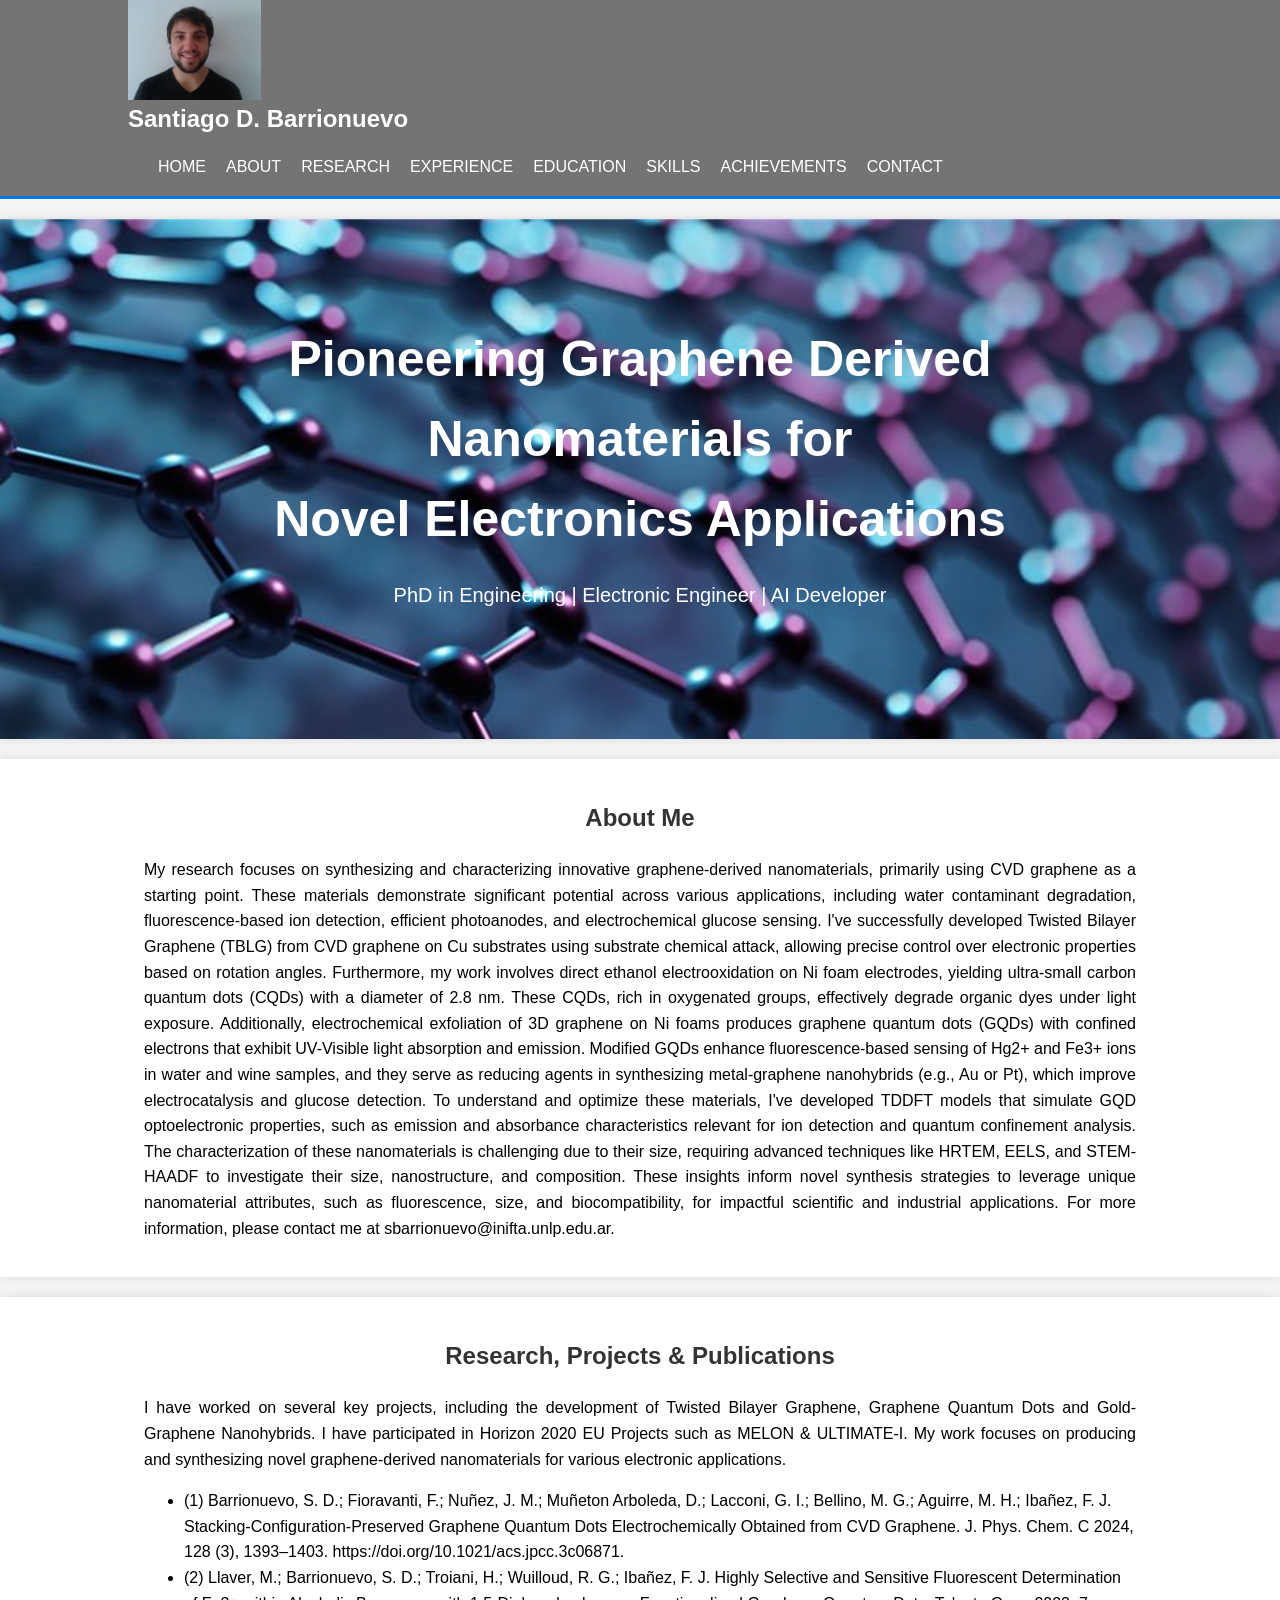
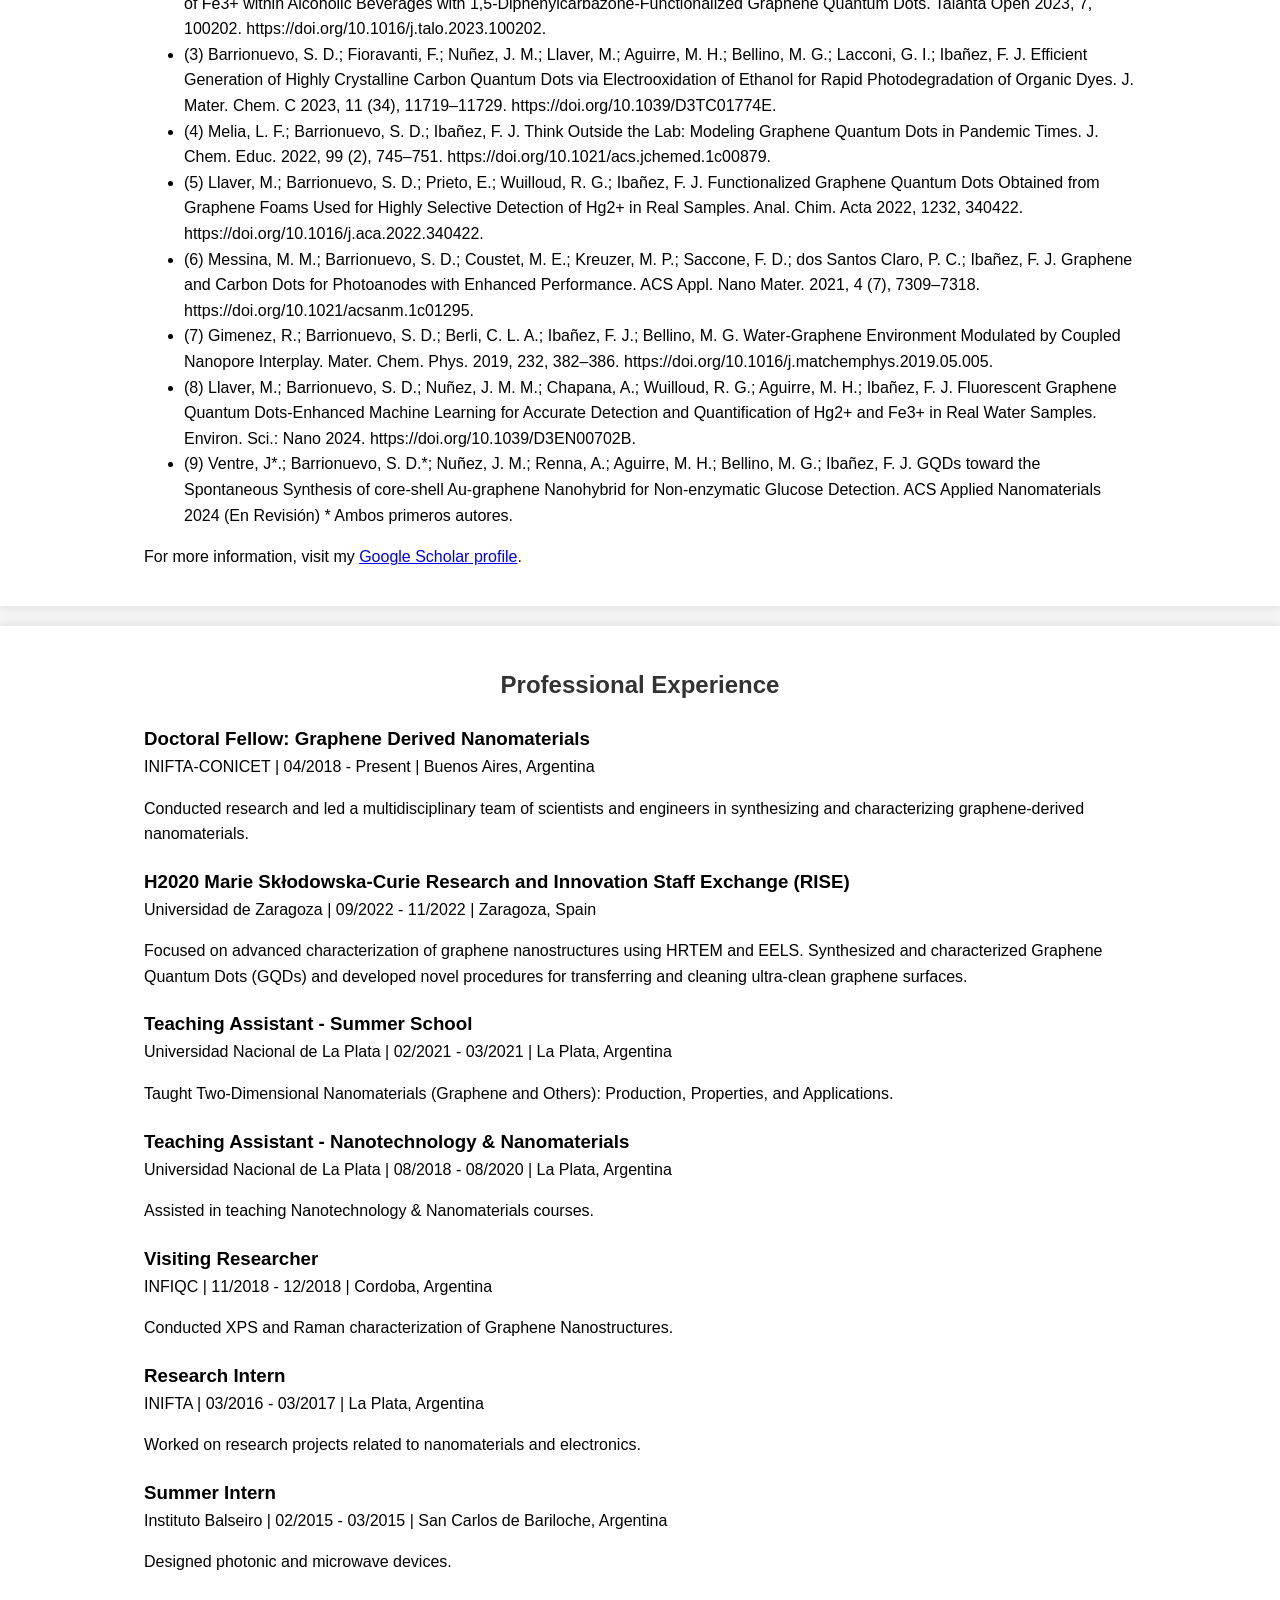
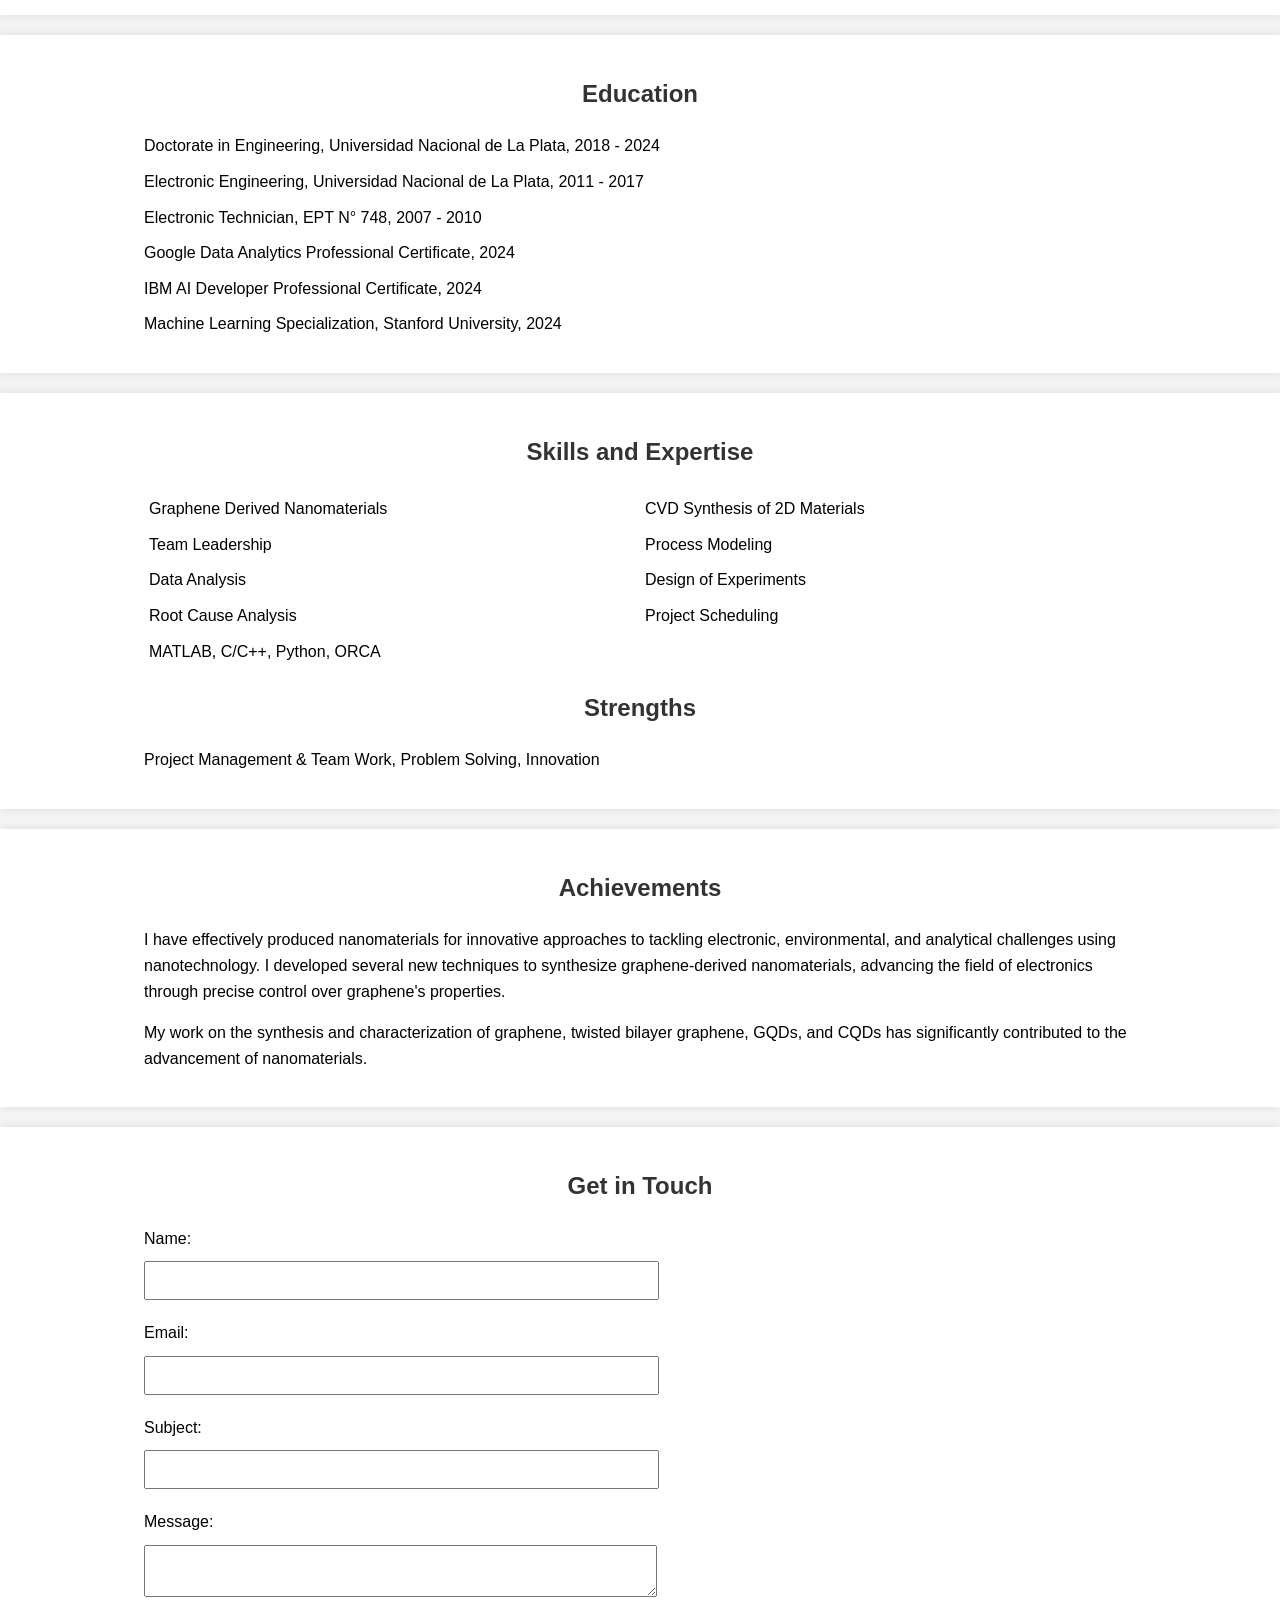
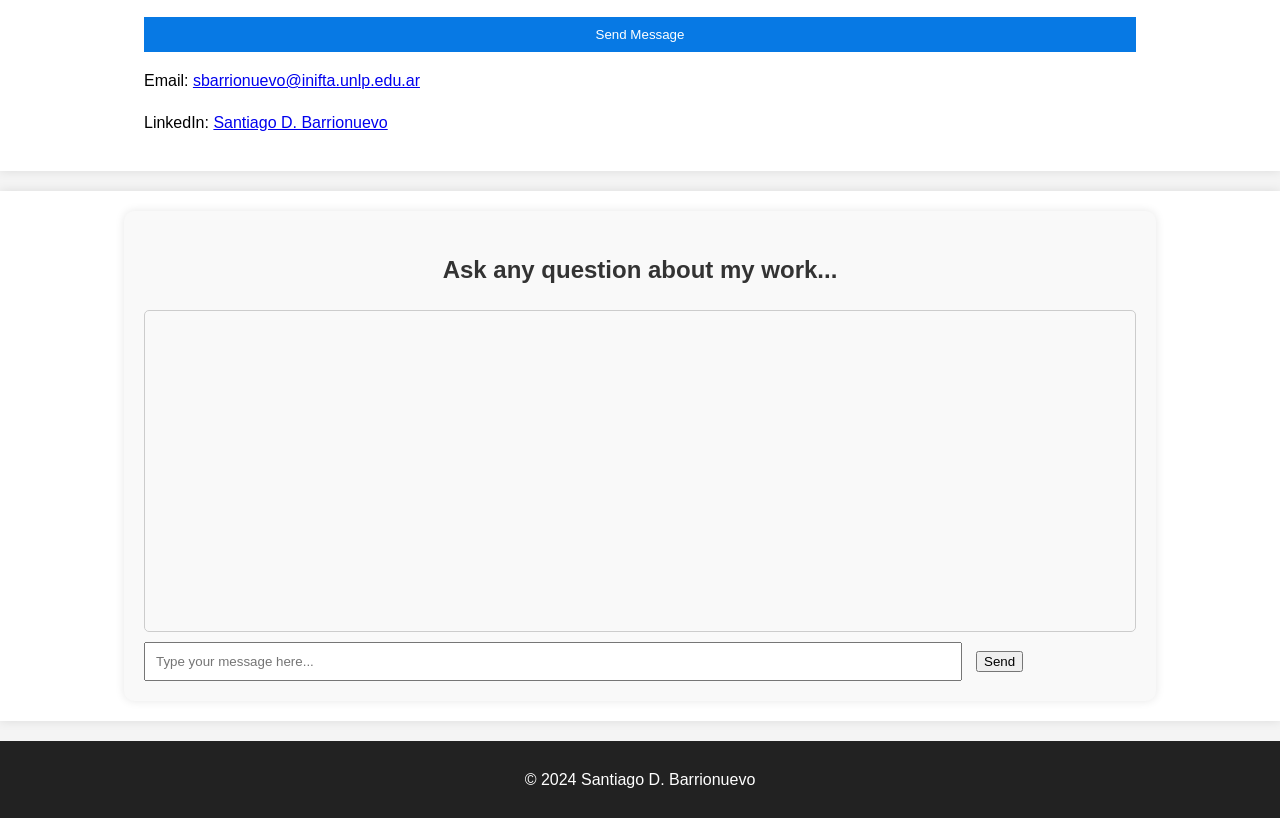
==== index.html @ a213270f "Update index.html" ====
<!DOCTYPE html>
<html lang="en">
<head>
    <meta charset="UTF-8">
    <meta name="viewport" content="width=device-width, initial-scale=1.0">
    <title>Santiago D. Barrionuevo - PhD in Engineering</title>
    <meta name="description" content="Official website of Santiago D. Barrionuevo, PhD in Engineering specializing in graphene nanomaterials.">
    <meta name="keywords" content="Santiago Barrionuevo, graphene nanomaterials, PhD, engineering, AI developer, research">
    <link rel="stylesheet" href="styles.css">
    
    <!-- Open Graph Meta Tags -->
    <meta property="og:title" content="Santiago D. Barrionuevo - PhD in Engineering">
    <meta property="og:description" content="Official website of Santiago D. Barrionuevo, PhD in Engineering specializing in graphene nanomaterials.">
    <meta property="og:image" content="https://media.licdn.com/dms/image/D4D03AQExftV4CnFwyQ/profile-displayphoto-shrink_800_800/0/1713313747069?e=1724889600&v=beta&t=sQOEBiYSBSluneRZt3IsAZVuAjid2jxNiMcyKiIy7gg">
    <meta property="og:url" content="https://drsantiagobarrionuevo.com">
    <meta property="og:type" content="website">
</head>

<body>
    <!-- Header -->
    <header>
        <div class="container">
            <div id="logo-container">
                <img src="santiago_B.jpg" alt="Santiago D. Barrionuevo's Logo" id="logo">
            </div>
            <h1>Santiago D. Barrionuevo</h1>
            <nav>
                <ul>
                    <li><a href="#home" aria-label="Home">Home</a></li>
                    <li><a href="#about" aria-label="About">About</a></li>
                    <li><a href="#research" aria-label="Research">Research</a></li>
                    <li><a href="#experience" aria-label="Experience">Experience</a></li>
                    <li><a href="#education" aria-label="Education">Education</a></li>
                    <li><a href="#skills" aria-label="Skills">Skills</a></li>
                    <li><a href="#achievements" aria-label="Achievements">Achievements</a></li>
                    <li><a href="#contact" aria-label="Contact">Contact</a></li>
                </ul>
            </nav>
        </div>
    </header>
    <!-- Content Sections -->
    <!-- Add your sections here -->
</body>



    <!-- Hero Section -->
    <section id="home" class="hero">
        <div class="container">
            <h2>Pioneering Graphene Derived Nanomaterials for <br> Novel Electronics Applications</h2>
            <p>PhD in Engineering | Electronic Engineer | AI Developer</p>
        </div>
    </section>

    <!-- About Section -->
    <section id="about" class="about">
        <div class="container">
            <h2>About Me</h2>
            <p>  My research focuses on synthesizing and characterizing innovative graphene-derived nanomaterials, primarily using CVD graphene as a starting point. These materials demonstrate significant potential across various applications, including water contaminant degradation, fluorescence-based ion detection, efficient photoanodes, and electrochemical glucose sensing.

I've successfully developed Twisted Bilayer Graphene (TBLG) from CVD graphene on Cu substrates using substrate chemical attack, allowing precise control over electronic properties based on rotation angles.

Furthermore, my work involves direct ethanol electrooxidation on Ni foam electrodes, yielding ultra-small carbon quantum dots (CQDs) with a diameter of 2.8 nm. These CQDs, rich in oxygenated groups, effectively degrade organic dyes under light exposure. Additionally, electrochemical exfoliation of 3D graphene on Ni foams produces graphene quantum dots (GQDs) with confined electrons that exhibit UV-Visible light absorption and emission.

Modified GQDs enhance fluorescence-based sensing of Hg2+ and Fe3+ ions in water and wine samples, and they serve as reducing agents in synthesizing metal-graphene nanohybrids (e.g., Au or Pt), which improve electrocatalysis and glucose detection.

To understand and optimize these materials, I've developed TDDFT models that simulate GQD optoelectronic properties, such as emission and absorbance characteristics relevant for ion detection and quantum confinement analysis.

The characterization of these nanomaterials is challenging due to their size, requiring advanced techniques like HRTEM, EELS, and STEM-HAADF to investigate their size, nanostructure, and composition. These insights inform novel synthesis strategies to leverage unique nanomaterial attributes, such as fluorescence, size, and biocompatibility, for impactful scientific and industrial applications.

For more information, please contact me at sbarrionuevo@inifta.unlp.edu.ar.</p>
        </div>
    </section>

    <!-- Research Section -->
<section id="research" class="research">
    <div class="container">
        <h2>Research, Projects & Publications</h2>
        <p>
            I have worked on several key projects, including the development of Twisted Bilayer Graphene, Graphene Quantum Dots and Gold-Graphene Nanohybrids. I have participated in Horizon 2020 EU Projects such as MELON & ULTIMATE-I. My work focuses on producing and synthesizing novel graphene-derived nanomaterials for various electronic applications.
        </p>
        <ul>
            <li>(1) Barrionuevo, S. D.; Fioravanti, F.; Nuñez, J. M.; Muñeton Arboleda, D.; Lacconi, G. I.; Bellino, M. G.; Aguirre, M. H.; Ibañez, F. J. Stacking-Configuration-Preserved Graphene Quantum Dots Electrochemically Obtained from CVD Graphene. J. Phys. Chem. C 2024, 128 (3), 1393–1403. https://doi.org/10.1021/acs.jpcc.3c06871.</li>
            <li>(2) Llaver, M.; Barrionuevo, S. D.; Troiani, H.; Wuilloud, R. G.; Ibañez, F. J. Highly Selective and Sensitive Fluorescent Determination of Fe3+ within Alcoholic Beverages with 1,5-Diphenylcarbazone-Functionalized Graphene Quantum Dots. Talanta Open 2023, 7, 100202. https://doi.org/10.1016/j.talo.2023.100202.</li>
            <li>(3) Barrionuevo, S. D.; Fioravanti, F.; Nuñez, J. M.; Llaver, M.; Aguirre, M. H.; Bellino, M. G.; Lacconi, G. I.; Ibañez, F. J. Efficient Generation of Highly Crystalline Carbon Quantum Dots via Electrooxidation of Ethanol for Rapid Photodegradation of Organic Dyes. J. Mater. Chem. C 2023, 11 (34), 11719–11729. https://doi.org/10.1039/D3TC01774E.</li>
            <li>(4) Melia, L. F.; Barrionuevo, S. D.; Ibañez, F. J. Think Outside the Lab: Modeling Graphene Quantum Dots in Pandemic Times. J. Chem. Educ. 2022, 99 (2), 745–751. https://doi.org/10.1021/acs.jchemed.1c00879.</li>
            <li>(5) Llaver, M.; Barrionuevo, S. D.; Prieto, E.; Wuilloud, R. G.; Ibañez, F. J. Functionalized Graphene Quantum Dots Obtained from Graphene Foams Used for Highly Selective Detection of Hg2+ in Real Samples. Anal. Chim. Acta 2022, 1232, 340422. https://doi.org/10.1016/j.aca.2022.340422.</li>
            <li>(6) Messina, M. M.; Barrionuevo, S. D.; Coustet, M. E.; Kreuzer, M. P.; Saccone, F. D.; dos Santos Claro, P. C.; Ibañez, F. J. Graphene and Carbon Dots for Photoanodes with Enhanced Performance. ACS Appl. Nano Mater. 2021, 4 (7), 7309–7318. https://doi.org/10.1021/acsanm.1c01295.</li>
            <li>(7) Gimenez, R.; Barrionuevo, S. D.; Berli, C. L. A.; Ibañez, F. J.; Bellino, M. G. Water-Graphene Environment Modulated by Coupled Nanopore Interplay. Mater. Chem. Phys. 2019, 232, 382–386. https://doi.org/10.1016/j.matchemphys.2019.05.005.</li>
            <li>(8) Llaver, M.; Barrionuevo, S. D.; Nuñez, J. M. M.; Chapana, A.; Wuilloud, R. G.; Aguirre, M. H.; Ibañez, F. J. Fluorescent Graphene Quantum Dots-Enhanced Machine Learning for Accurate Detection and Quantification of Hg2+ and Fe3+ in Real Water Samples. Environ. Sci.: Nano 2024. https://doi.org/10.1039/D3EN00702B.</li>
            <li>(9) Ventre, J*.; Barrionuevo, S. D.*; Nuñez, J. M.; Renna, A.; Aguirre, M. H.; Bellino, M. G.; Ibañez, F. J. GQDs toward the Spontaneous Synthesis of core-shell Au-graphene Nanohybrid for Non-enzymatic Glucose Detection. ACS Applied Nanomaterials 2024 (En Revisión) * Ambos primeros autores.</li>
        </ul>
        <p>For more information, visit my <a href="https://scholar.google.fr/citations?user=xZld-8MAAAAJ&hl=en" target="_blank">Google Scholar profile</a>.</p>
    </div>
</section>


    <!-- Experience Section -->
    <section id="experience" class="experience">
        <div class="container">
            <h2>Professional Experience</h2>
            <div class="timeline">
                <div class="timeline-item">
                    <h3>Doctoral Fellow: Graphene Derived Nanomaterials</h3>
                    <span>INIFTA-CONICET | 04/2018 - Present | Buenos Aires, Argentina</span>
                    <p>
                        Conducted research and led a multidisciplinary team of scientists and engineers in synthesizing and characterizing graphene-derived nanomaterials.
                    </p>
                </div>
                <div class="timeline-item">
                    <h3>H2020 Marie Skłodowska-Curie Research and Innovation Staff Exchange (RISE)</h3>
                    <span>Universidad de Zaragoza | 09/2022 - 11/2022 | Zaragoza, Spain</span>
                    <p>
                        Focused on advanced characterization of graphene nanostructures using HRTEM and EELS. Synthesized and characterized Graphene Quantum Dots (GQDs) and developed novel procedures for transferring and cleaning ultra-clean graphene surfaces.
                    </p>
                </div>
                <div class="timeline-item">
                    <h3>Teaching Assistant - Summer School</h3>
                    <span>Universidad Nacional de La Plata | 02/2021 - 03/2021 | La Plata, Argentina</span>
                    <p>
                        Taught Two-Dimensional Nanomaterials (Graphene and Others): Production, Properties, and Applications.
                    </p>
                </div>
                <div class="timeline-item">
                    <h3>Teaching Assistant - Nanotechnology & Nanomaterials</h3>
                    <span>Universidad Nacional de La Plata | 08/2018 - 08/2020 | La Plata, Argentina</span>
                    <p>
                        Assisted in teaching Nanotechnology & Nanomaterials courses.
                    </p>
                </div>
                <div class="timeline-item">
                    <h3>Visiting Researcher</h3>
                    <span>INFIQC | 11/2018 - 12/2018 | Cordoba, Argentina</span>
                    <p>
                        Conducted XPS and Raman characterization of Graphene Nanostructures.
                    </p>
                </div>
                <div class="timeline-item">
                    <h3>Research Intern</h3>
                    <span>INIFTA | 03/2016 - 03/2017 | La Plata, Argentina</span>
                    <p>
                        Worked on research projects related to nanomaterials and electronics.
                    </p>
                </div>
                <div class="timeline-item">
                    <h3>Summer Intern</h3>
                    <span>Instituto Balseiro | 02/2015 - 03/2015 | San Carlos de Bariloche, Argentina</span>
                    <p>
                        Designed photonic and microwave devices.
                    </p>
                </div>
            </div>
        </div>
    </section>

    <!-- Education Section -->
    <section id="education" class="education">
        <div class="container">
            <h2>Education</h2>
            <ul>
                <li>Doctorate in Engineering, Universidad Nacional de La Plata, 2018 - 2024</li>
                <li>Electronic Engineering, Universidad Nacional de La Plata, 2011 - 2017</li>
                <li>Electronic Technician, EPT N° 748, 2007 - 2010</li>
                <li>Google Data Analytics Professional Certificate, 2024</li>
                <li>IBM AI Developer Professional Certificate, 2024</li>
                <li>Machine Learning Specialization, Stanford University, 2024</li>
            </ul>
        </div>
    </section>

    <!-- Skills Section -->
    <section id="skills" class="skills">
        <div class="container">
            <h2>Skills and Expertise</h2>
            <ul>
                <li>Graphene Derived Nanomaterials</li>
                <li>CVD Synthesis of 2D Materials</li>
                <li>Team Leadership</li>
                <li>Process Modeling</li>
                <li>Data Analysis</li>
                <li>Design of Experiments</li>
                <li>Root Cause Analysis</li>
                <li>Project Scheduling</li>
                <li>MATLAB, C/C++, Python, ORCA</li>
            </ul>
            <h2>Strengths</h2>
            <p>
                Project Management & Team Work, Problem Solving, Innovation
            </p>
        </div>
    </section>

    <!-- Achievements Section -->
    <section id="achievements" class="achievements">
        <div class="container">
            <h2>Achievements</h2>
            <p>
                I have effectively produced nanomaterials for innovative approaches to tackling electronic, environmental, and analytical challenges using nanotechnology. I developed several new techniques to synthesize graphene-derived nanomaterials, advancing the field of electronics through precise control over graphene's properties.
            </p>
            <p>
                My work on the synthesis and characterization of graphene, twisted bilayer graphene, GQDs, and CQDs has significantly contributed to the advancement of nanomaterials.
            </p>
        </div>
    </section>

    <!-- Contact Section -->
    <section id="contact" class="contact">
        <div class="container">
            <h2>Get in Touch</h2>
            <form action="submit_form.php" method="post">
                <label for="name">Name:</label>
                <input type="text" id="name" name="name" required aria-label="Name">
                
                <label for="email">Email:</label>
                <input type="email" id="email" name="email" required aria-label="Email">
                
                <label for="subject">Subject:</label>
                <input type="text" id="subject" name="subject" required aria-label="Subject">
                
                <label for="message">Message:</label>
                <textarea id="message" name="message" required aria-label="Message"></textarea>
                
                <button type="submit">Send Message</button>
            </form>
            <p>Email: <a href="mailto:sbarrionuevo@inifta.unlp.edu.ar">sbarrionuevo@inifta.unlp.edu.ar</a></p>
            <p>LinkedIn: <a href="https://www.linkedin.com/in/ing-santiago-d-barrionuevo" target="_blank">Santiago D. Barrionuevo</a></p>
        </div>
    </section>

    <!-- Chatbot Section -->
    <section id="chatbot">
        <div class="container">
            <h2>Ask any question about my work...</h2>
            <div id="chat" style="border: 1px solid #ccc; padding: 10px; height: 300px; overflow-y: scroll;"></div>
            <form id="chat-form">
                <input type="text" id="user-input" placeholder="Type your message here..." required aria-label="User input">
                <button type="submit">Send</button>
            </form>
        </div>
    </section>

    <!-- Footer -->
    <footer>
        <div class="container">
            <p>© 2024 Santiago D. Barrionuevo</p>
        </div>
    </footer>

    <!-- Chatbot Script -->
    <script src="https://code.jquery.com/jquery-3.6.0.min.js"></script>
    <script>
        $(document).ready(function() {
            $('#chat-form').on('submit', function(event) {
                event.preventDefault();
                var userInput = $('#user-input').val();
                $('#chat').append('<div class="user-message">' + userInput + '</div>');
                $('#user-input').val('');

                $.ajax({
                    url: 'https://api.openai.com/v1/engines/davinci-codex/completions',
                    type: 'POST',
                    headers: {
                        'Authorization': 'Bearer YOUR_OPENAI_API_KEY',
                        'Content-Type': 'application/json'
                    },
                    data: JSON.stringify({
                        prompt: userInput,
                        max_tokens: 150
                    }),
                    success: function(response) {
                        var botResponse = response.choices[0].text;
                        $('#chat').append('<div class="bot-message">' + botResponse + '</div>');
                    },
                    error: function() {
                        $('#chat').append('<div class="bot-message">Error occurred while fetching response.</div>');
                    }
                });
            });
        });
    </script>
</body>
</html>
---- styles.css ----
/* General Styles */
body {
    font-family: 'Arial', sans-serif;
    margin: 0;
    padding: 0;
    line-height: 1.6;
    background-color: #f4f4f4;
}

.container {
    width: 80%;
    margin: auto;
    overflow: hidden;
}

header, section, footer {
    padding: 20px 0;
}

/* Header Styles */
header {
    background: #747474;
    color: #ffffff;
    padding: 0px 0;
    border-bottom: #0779e4 3px solid;
    display: flex;
    align-items: center;
}

#logo-container {
    display: flex;
    align-items: center;
    order: 2;
    margin-left: auto;
}

header img#logo {
    height: 100px; /* Adjust size as needed */
    margin-left: 0px;
}

header h1 {
    margin: 0;
    font-size: 24px;
    display: flex;
    align-items: center;
    margin-right: auto;
    order: 1;
}

header nav {
    margin-left: 20px;
    order: 1;
}

header nav ul {
    padding: 0;
    list-style: none;
    display: flex;
}

header nav ul li {
    margin: 0 10px;
}

header nav ul li a {
    color: #fff;
    text-decoration: none;
    text-transform: uppercase;
    font-size: 16px;
}

header nav ul li a:hover {
    color: #0779e4;
}

/* Hero Section Styles */
.hero {
    background: url('hero-image.jpg') no-repeat center center/cover;
    height: 400px;
    color: #fff;
    text-align: center;
    padding-top: 100px;
}

.hero h2 {
    font-size: 50px;
    color: #fff;
    margin: 0;
}

.hero p {
    font-size: 20px;
}

.hero .cta-button {
    display: inline-block;
    padding: 10px 20px;
    background: #0779e4;
    color: #fff;
    border: none;
    cursor: pointer;
    text-decoration: none;
    margin-top: 20px;
}

/* Section Styles */
section {
    background: #fff;
    margin: 20px 0;
    box-shadow: 0 0 10px rgba(0, 0, 0, 0.1);
    padding: 20px;
}

section h2 {
    text-align: center;
    margin-bottom: 20px;
    color: #333;
}

/* About Section */
.about p {
    text-align: justify;
}

/* Research Section */
.research p {
    text-align: justify;
}

.research .cta-button {
    display: block;
    width: 200px;
    margin: 20px auto;
    text-align: center;
    padding: 10px;
    background: #0779e4;
    color: #fff;
    text-decoration: none;
}

/* Experience Section */
.experience .timeline {
    list-style: none;
    padding: 0;
}

.experience .timeline-item {
    margin-bottom: 20px;
}

.experience .timeline-item h3 {
    margin: 0;
}

/* Education Section */
.education ul {
    list-style: none;
    padding: 0;
}

.education ul li {
    margin-bottom: 10px;
}

/* Skills Section */
.skills ul {
    list-style: none;
    padding: 0;
    display: flex;
    flex-wrap: wrap;
}

.skills ul li {
    flex: 1 1 45%;
    margin: 5px;
}

/* Contact Section */
.contact form {
    display: grid;
    grid-template-columns: 1fr 1fr;
    gap: 10px;
}

.contact form label {
    grid-column: span 2;
}

.contact form input,
.contact form textarea {
    width: 100%;
    padding: 10px;
    margin-bottom: 10px;
}

.contact form button {
    grid-column: span 2;
    padding: 10px;
    background: #0779e4;
    color: #fff;
    border: none;
    cursor: pointer;
}

/* Footer Styles */
footer {
    background: #222;
    color: #fff;
    text-align: center;
    padding: 10px 0;
}

footer a {
    color: #0779e4;
    text-decoration: none;
}

/* Chatbot Styles */
#chatbot .container {
    background: #f9f9f9;
    padding: 20px;
    border-radius: 10px;
    box-shadow: 0 0 10px rgba(0, 0, 0, 0.1);
}

#chat {
    margin-bottom: 10px;
    height: 300px;
    overflow-y: auto;
    border: 1px solid #ccc;
    padding: 10px;
    border-radius: 5px;
}

.user-message {
    text-align: right;
    background: #007bff;
    color: white;
    padding: 10px;
    border-radius: 5px;
    margin: 5px 0;
}

.bot-message {
    text-align: left;
    background: #eee;
    color: black;
    padding: 10px;
    border-radius: 5px;
    margin: 5px 0;
}

#user-input {
    width: 80%;
    padding: 10px;
    margin-right: 10px;
}

/* Responsive Styles */
@media (max-width: 768px) {
    .container {
        width: 100%;
        padding: 0 10px;
    }

    header nav ul {
        flex-direction: column;
        align-items: center;
    }

    header nav ul li {
        margin: 10px 0;
    }

    .contact form {
        grid-template-columns: 1fr;
    }

    .skills ul li {
        flex: 1 1 100%;
    }

    .hero {
        height: auto;
        padding: 50px 0;
    }

    .hero h2 {
        font-size: 36px;
    }

    .hero p {
        font-size: 18px;
    }

    .hero .cta-button {
        padding: 10px 15px;
    }
}
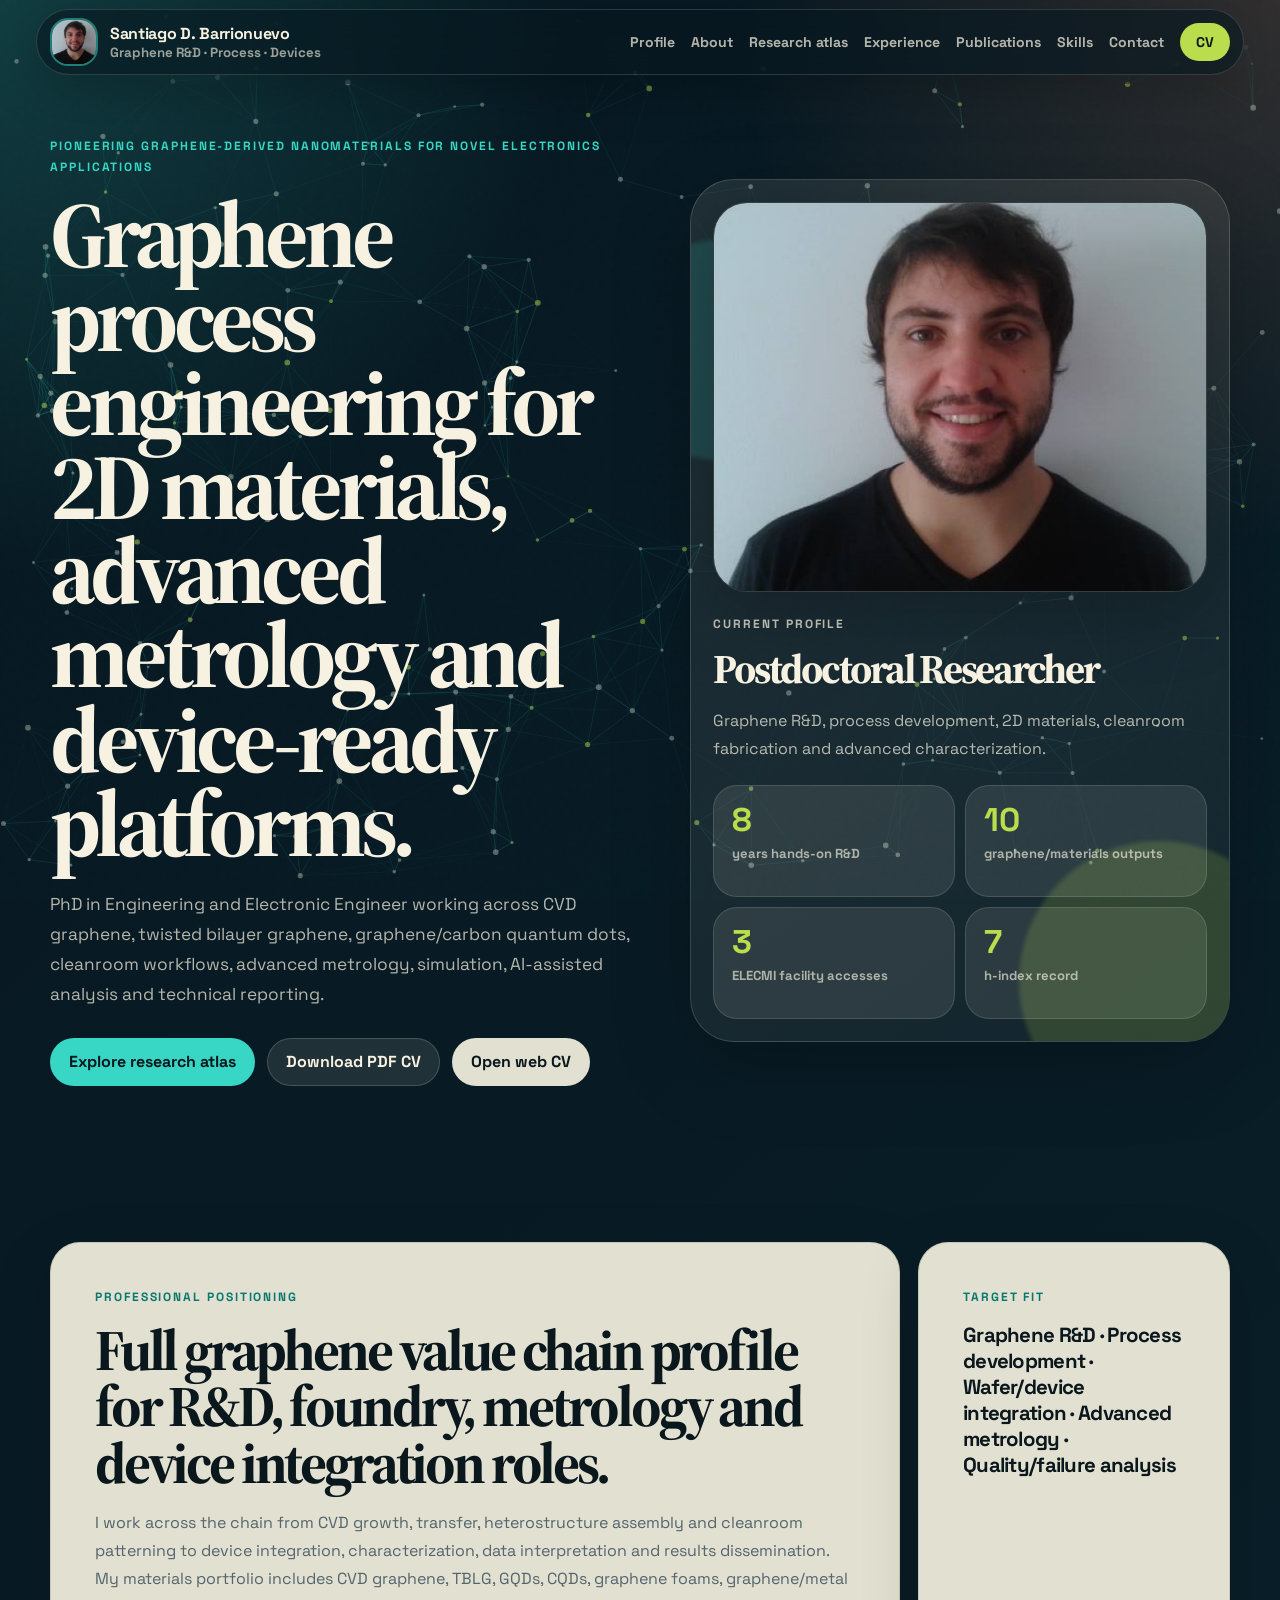
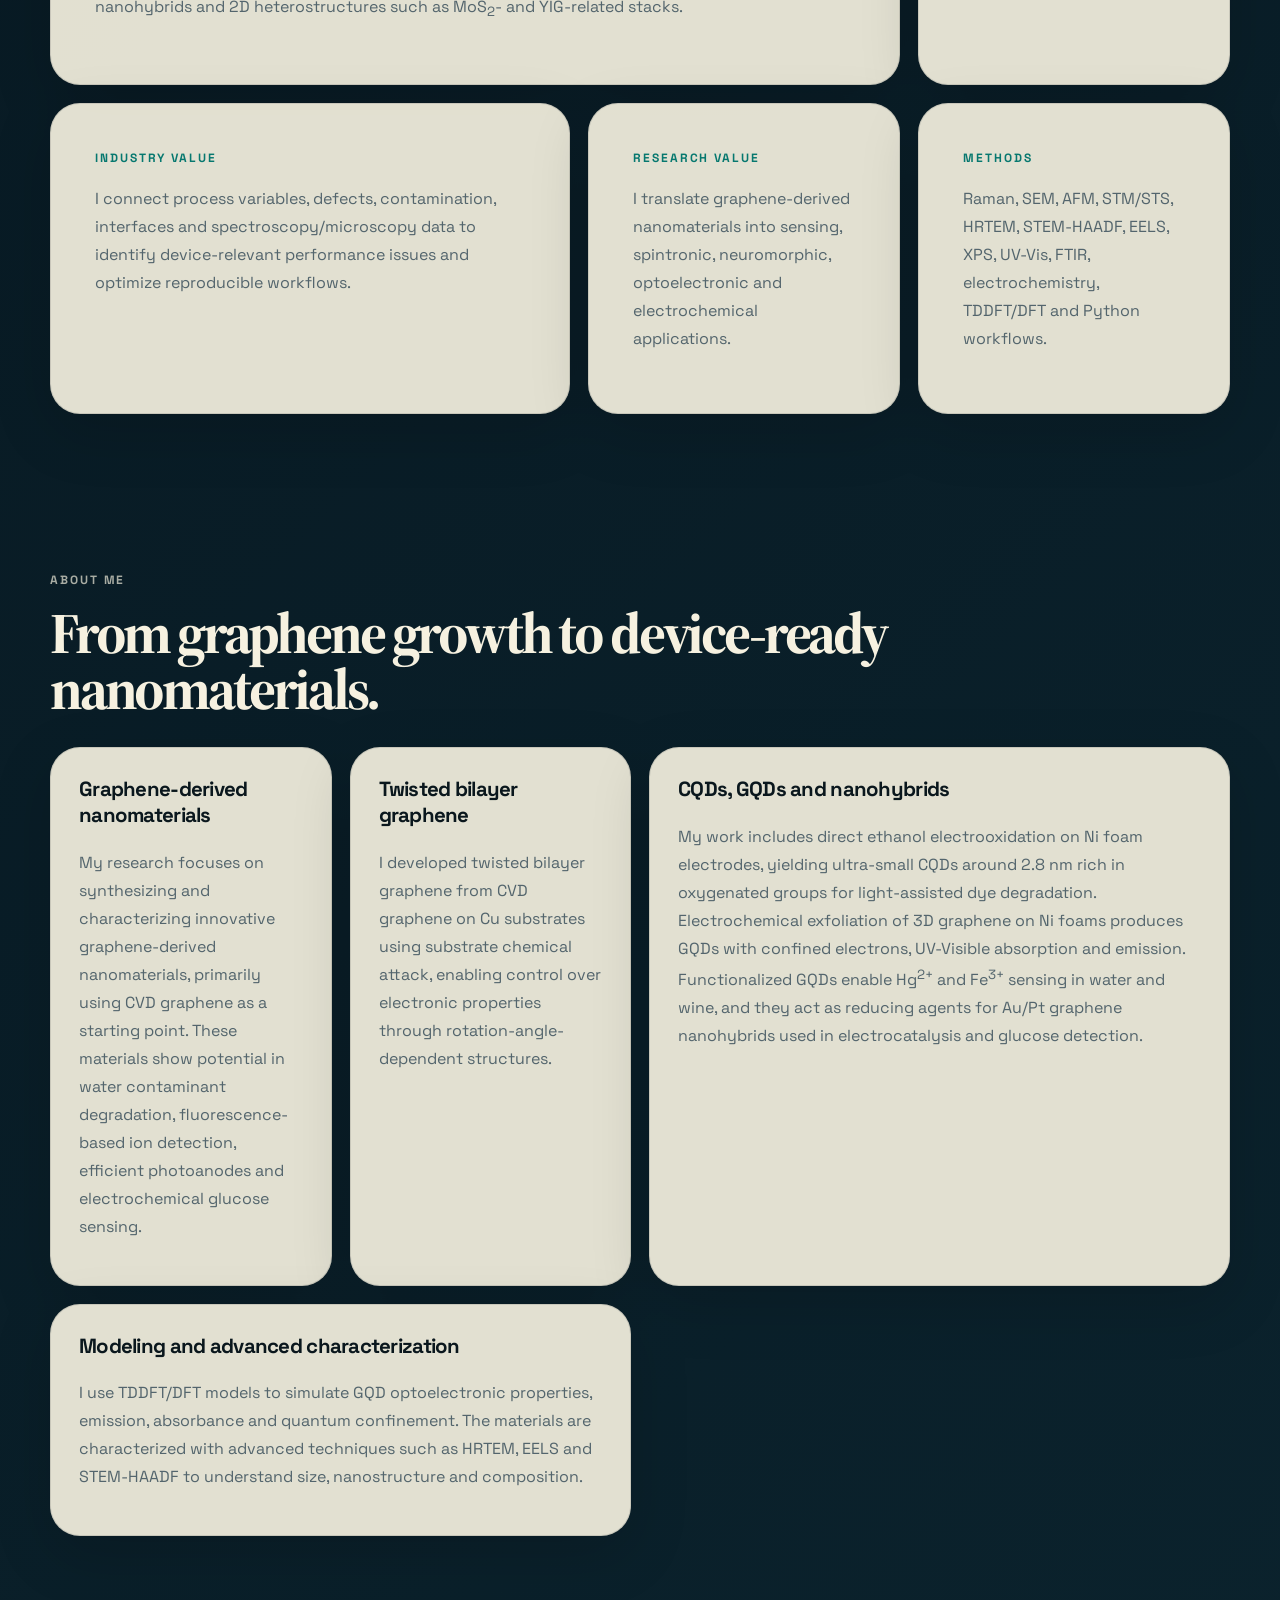
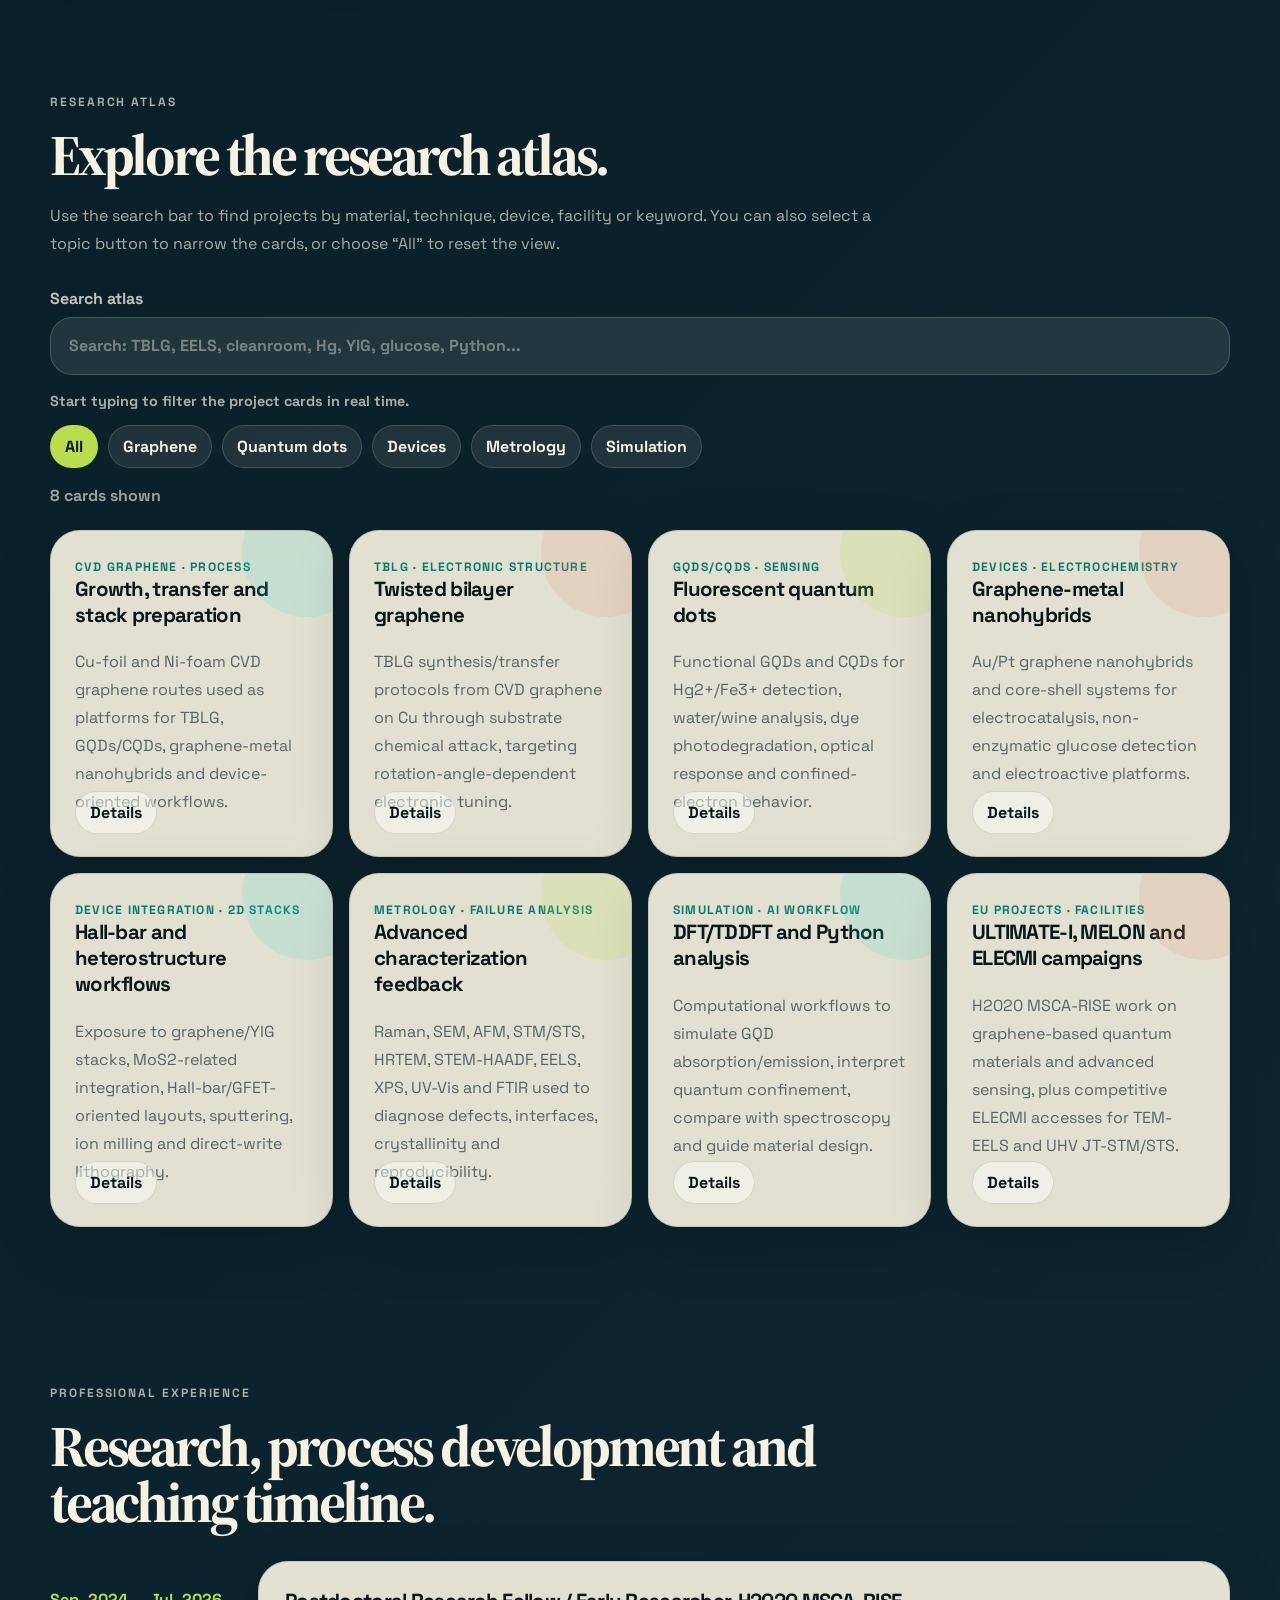
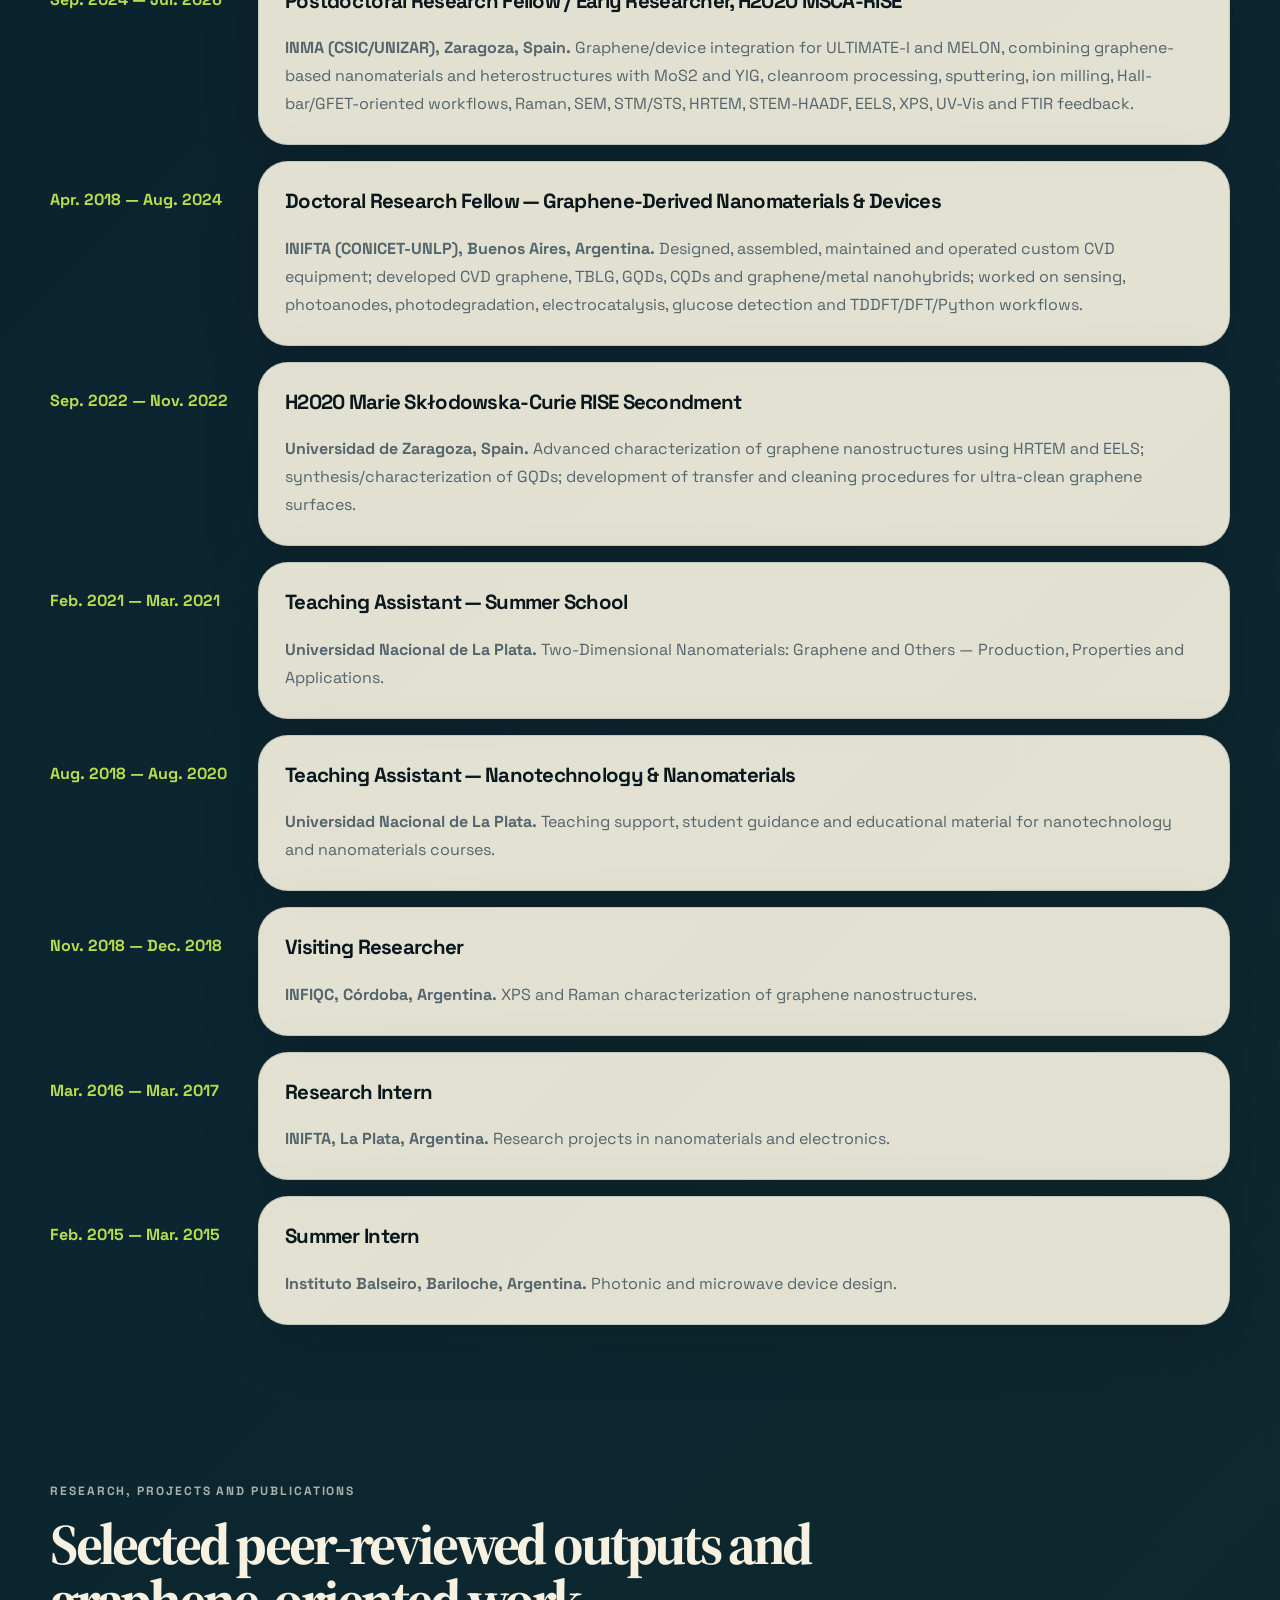
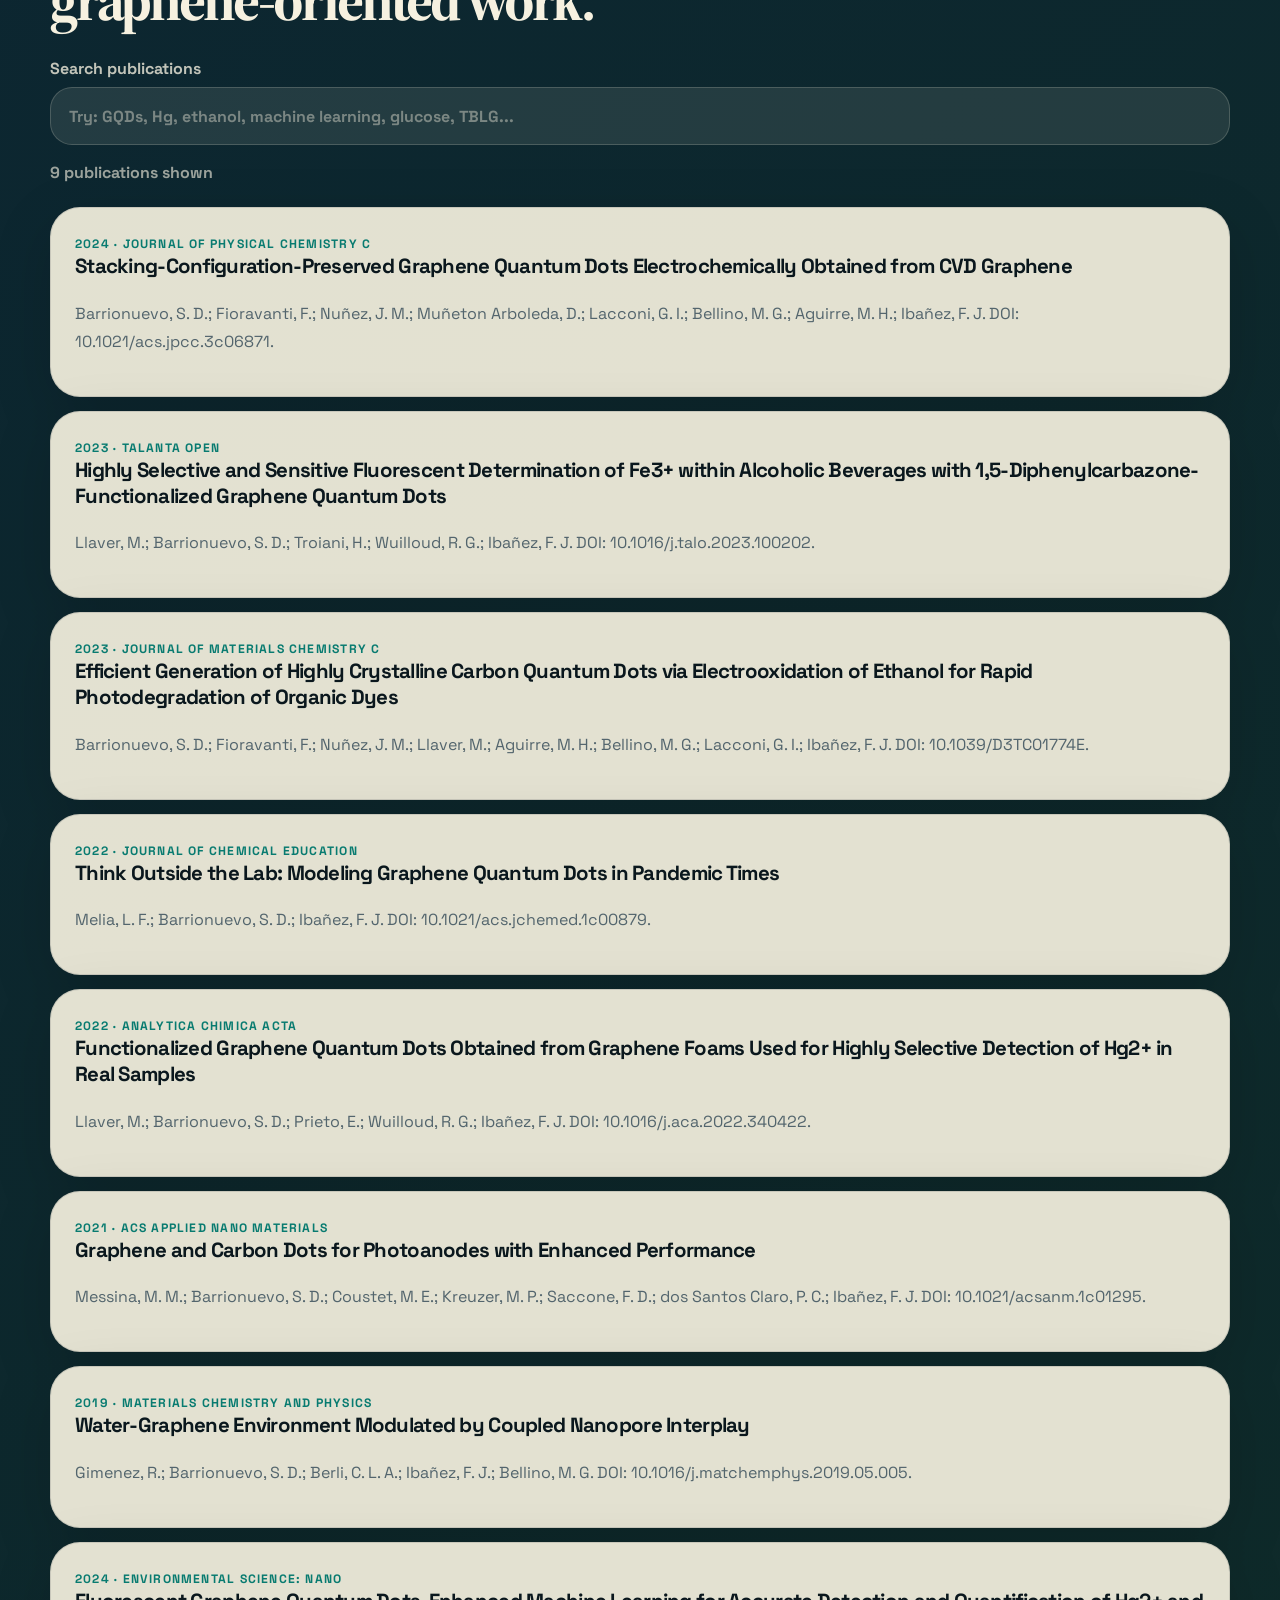
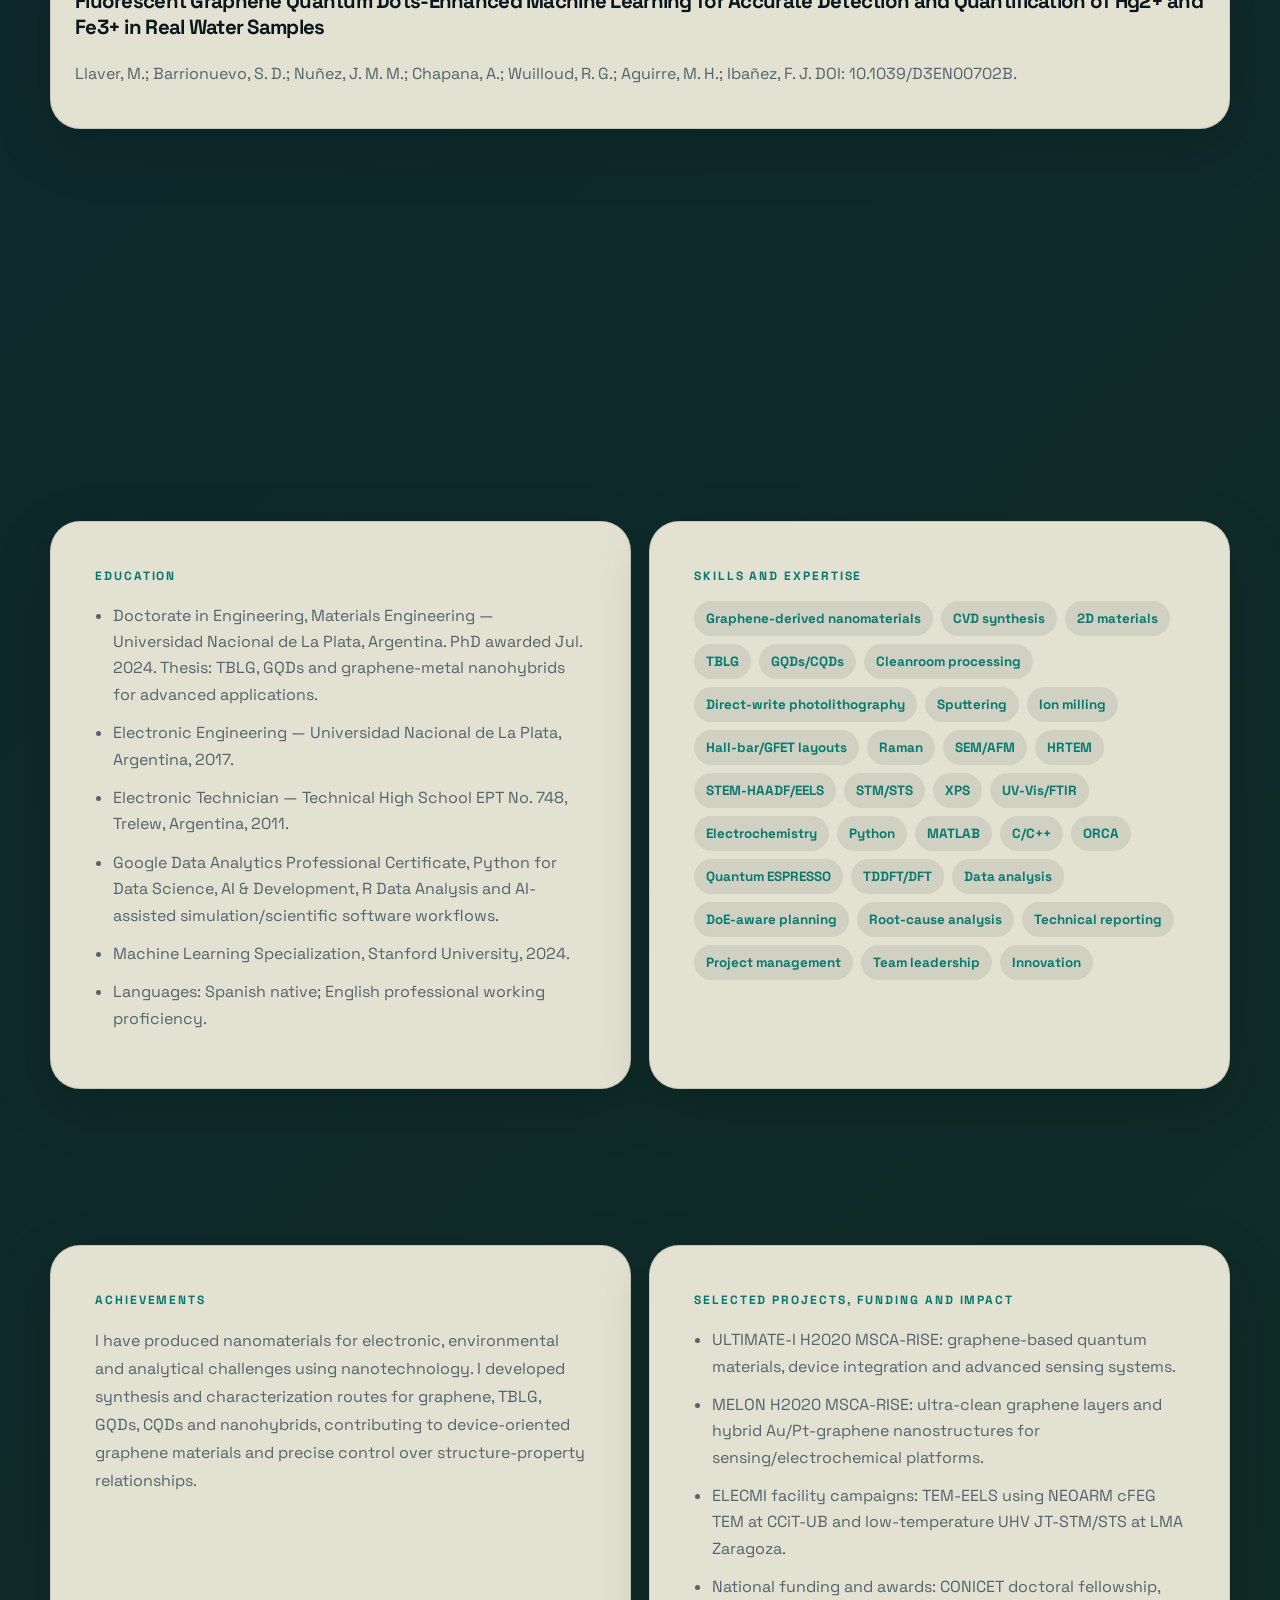
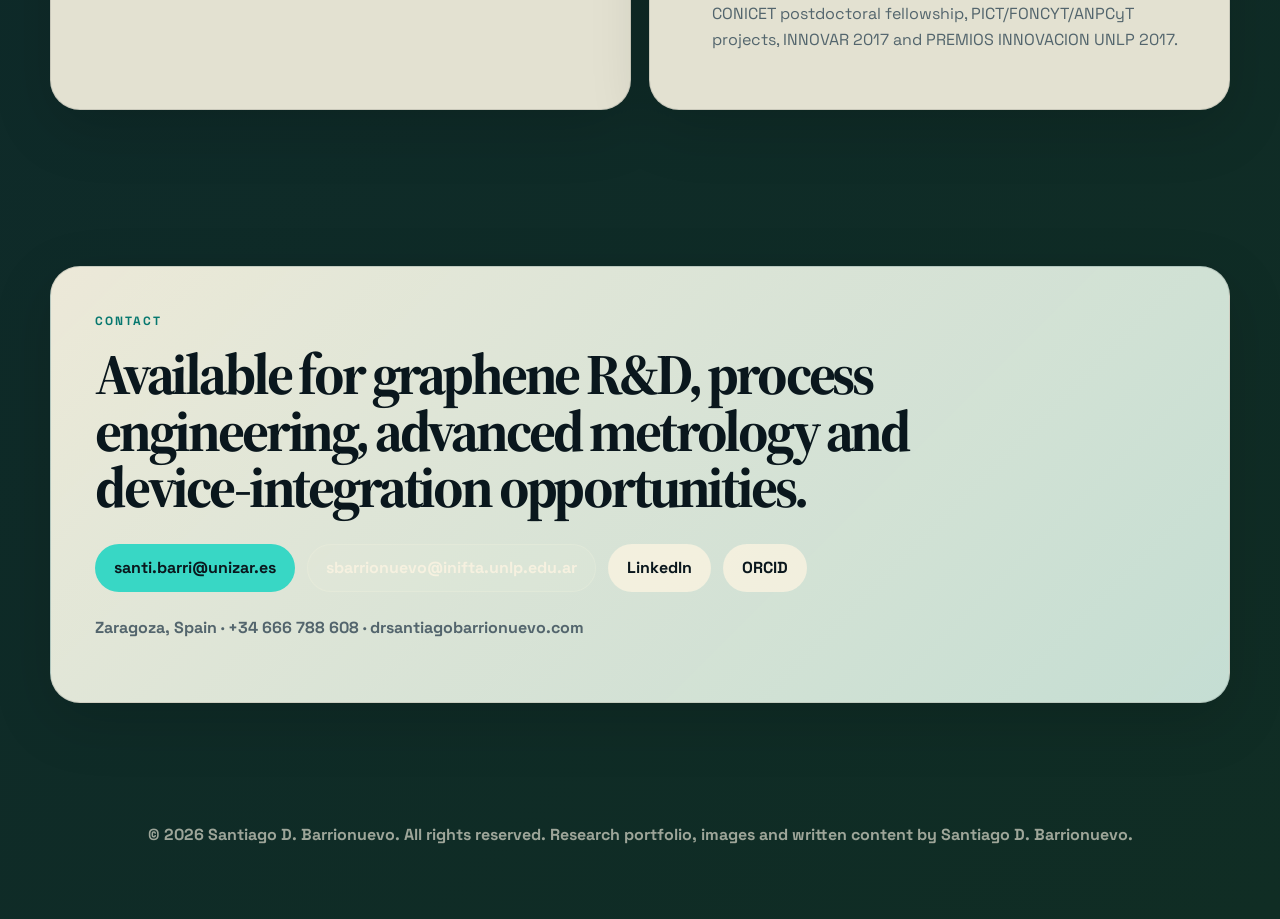
==== commit 82144807: "Add files via upload" ====
--- a/index.html
+++ b/index.html
@@ -1,282 +1,426 @@
-<!DOCTYPE html>
-<html lang="en">
-<head>
-    <meta charset="UTF-8">
-    <meta name="viewport" content="width=device-width, initial-scale=1.0">
-    <title>Santiago D. Barrionuevo - PhD in Engineering</title>
-    <meta name="description" content="Official website of Santiago D. Barrionuevo, PhD in Engineering specializing in graphene nanomaterials.">
-    <meta name="keywords" content="Santiago Barrionuevo, graphene nanomaterials, PhD, engineering, AI developer, research">
-    <link rel="stylesheet" href="styles.css">
-    
-    <!-- Open Graph Meta Tags -->
-    <meta property="og:title" content="Santiago D. Barrionuevo - PhD in Engineering">
-    <meta property="og:description" content="Official website of Santiago D. Barrionuevo, PhD in Engineering specializing in graphene nanomaterials.">
-    <meta property="og:image" content="https://media.licdn.com/dms/image/D4D03AQExftV4CnFwyQ/profile-displayphoto-shrink_800_800/0/1713313747069?e=1724889600&v=beta&t=sQOEBiYSBSluneRZt3IsAZVuAjid2jxNiMcyKiIy7gg">
-    <meta property="og:url" content="https://drsantiagobarrionuevo.com">
-    <meta property="og:type" content="website">
-</head>
-
-<body>
-    <!-- Header -->
-    <header>
-        <div class="container">
-            <div id="logo-container">
-                <img src="santiago_B.jpg" alt="Santiago D. Barrionuevo's Logo" id="logo">
-            </div>
-            <h1>Santiago D. Barrionuevo</h1>
-            <nav>
-                <ul>
-                    <li><a href="#home" aria-label="Home">Home</a></li>
-                    <li><a href="#about" aria-label="About">About</a></li>
-                    <li><a href="#research" aria-label="Research">Research</a></li>
-                    <li><a href="#experience" aria-label="Experience">Experience</a></li>
-                    <li><a href="#education" aria-label="Education">Education</a></li>
-                    <li><a href="#skills" aria-label="Skills">Skills</a></li>
-                    <li><a href="#achievements" aria-label="Achievements">Achievements</a></li>
-                    <li><a href="#contact" aria-label="Contact">Contact</a></li>
-                </ul>
-            </nav>
-        </div>
-    </header>
-    <!-- Content Sections -->
-    <!-- Add your sections here -->
-</body>
-
-
-
-    <!-- Hero Section -->
-    <section id="home" class="hero">
-        <div class="container">
-            <h2>Pioneering Graphene Derived Nanomaterials for <br> Novel Electronics Applications</h2>
-            <p>PhD in Engineering | Electronic Engineer | AI Developer</p>
-        </div>
-    </section>
-
-    <!-- About Section -->
-    <section id="about" class="about">
-        <div class="container">
-            <h2>About Me</h2>
-            <p>  My research focuses on synthesizing and characterizing innovative graphene-derived nanomaterials, primarily using CVD graphene as a starting point. These materials demonstrate significant potential across various applications, including water contaminant degradation, fluorescence-based ion detection, efficient photoanodes, and electrochemical glucose sensing.
-
-I've successfully developed Twisted Bilayer Graphene (TBLG) from CVD graphene on Cu substrates using substrate chemical attack, allowing precise control over electronic properties based on rotation angles.
-
-Furthermore, my work involves direct ethanol electrooxidation on Ni foam electrodes, yielding ultra-small carbon quantum dots (CQDs) with a diameter of 2.8 nm. These CQDs, rich in oxygenated groups, effectively degrade organic dyes under light exposure. Additionally, electrochemical exfoliation of 3D graphene on Ni foams produces graphene quantum dots (GQDs) with confined electrons that exhibit UV-Visible light absorption and emission.
-
-Modified GQDs enhance fluorescence-based sensing of Hg2+ and Fe3+ ions in water and wine samples, and they serve as reducing agents in synthesizing metal-graphene nanohybrids (e.g., Au or Pt), which improve electrocatalysis and glucose detection.
-
-To understand and optimize these materials, I've developed TDDFT models that simulate GQD optoelectronic properties, such as emission and absorbance characteristics relevant for ion detection and quantum confinement analysis.
-
-The characterization of these nanomaterials is challenging due to their size, requiring advanced techniques like HRTEM, EELS, and STEM-HAADF to investigate their size, nanostructure, and composition. These insights inform novel synthesis strategies to leverage unique nanomaterial attributes, such as fluorescence, size, and biocompatibility, for impactful scientific and industrial applications.
-
-For more information, please contact me at sbarrionuevo@inifta.unlp.edu.ar.</p>
-        </div>
-    </section>
-
-    <!-- Research Section -->
-<section id="research" class="research">
-    <div class="container">
-        <h2>Research, Projects & Publications</h2>
-        <p>
-            I have worked on several key projects, including the development of Twisted Bilayer Graphene, Graphene Quantum Dots and Gold-Graphene Nanohybrids. I have participated in Horizon 2020 EU Projects such as MELON & ULTIMATE-I. My work focuses on producing and synthesizing novel graphene-derived nanomaterials for various electronic applications.
-        </p>
-        <ul>
-            <li>(1) Barrionuevo, S. D.; Fioravanti, F.; Nuñez, J. M.; Muñeton Arboleda, D.; Lacconi, G. I.; Bellino, M. G.; Aguirre, M. H.; Ibañez, F. J. Stacking-Configuration-Preserved Graphene Quantum Dots Electrochemically Obtained from CVD Graphene. J. Phys. Chem. C 2024, 128 (3), 1393–1403. https://doi.org/10.1021/acs.jpcc.3c06871.</li>
-            <li>(2) Llaver, M.; Barrionuevo, S. D.; Troiani, H.; Wuilloud, R. G.; Ibañez, F. J. Highly Selective and Sensitive Fluorescent Determination of Fe3+ within Alcoholic Beverages with 1,5-Diphenylcarbazone-Functionalized Graphene Quantum Dots. Talanta Open 2023, 7, 100202. https://doi.org/10.1016/j.talo.2023.100202.</li>
-            <li>(3) Barrionuevo, S. D.; Fioravanti, F.; Nuñez, J. M.; Llaver, M.; Aguirre, M. H.; Bellino, M. G.; Lacconi, G. I.; Ibañez, F. J. Efficient Generation of Highly Crystalline Carbon Quantum Dots via Electrooxidation of Ethanol for Rapid Photodegradation of Organic Dyes. J. Mater. Chem. C 2023, 11 (34), 11719–11729. https://doi.org/10.1039/D3TC01774E.</li>
-            <li>(4) Melia, L. F.; Barrionuevo, S. D.; Ibañez, F. J. Think Outside the Lab: Modeling Graphene Quantum Dots in Pandemic Times. J. Chem. Educ. 2022, 99 (2), 745–751. https://doi.org/10.1021/acs.jchemed.1c00879.</li>
-            <li>(5) Llaver, M.; Barrionuevo, S. D.; Prieto, E.; Wuilloud, R. G.; Ibañez, F. J. Functionalized Graphene Quantum Dots Obtained from Graphene Foams Used for Highly Selective Detection of Hg2+ in Real Samples. Anal. Chim. Acta 2022, 1232, 340422. https://doi.org/10.1016/j.aca.2022.340422.</li>
-            <li>(6) Messina, M. M.; Barrionuevo, S. D.; Coustet, M. E.; Kreuzer, M. P.; Saccone, F. D.; dos Santos Claro, P. C.; Ibañez, F. J. Graphene and Carbon Dots for Photoanodes with Enhanced Performance. ACS Appl. Nano Mater. 2021, 4 (7), 7309–7318. https://doi.org/10.1021/acsanm.1c01295.</li>
-            <li>(7) Gimenez, R.; Barrionuevo, S. D.; Berli, C. L. A.; Ibañez, F. J.; Bellino, M. G. Water-Graphene Environment Modulated by Coupled Nanopore Interplay. Mater. Chem. Phys. 2019, 232, 382–386. https://doi.org/10.1016/j.matchemphys.2019.05.005.</li>
-            <li>(8) Llaver, M.; Barrionuevo, S. D.; Nuñez, J. M. M.; Chapana, A.; Wuilloud, R. G.; Aguirre, M. H.; Ibañez, F. J. Fluorescent Graphene Quantum Dots-Enhanced Machine Learning for Accurate Detection and Quantification of Hg2+ and Fe3+ in Real Water Samples. Environ. Sci.: Nano 2024. https://doi.org/10.1039/D3EN00702B.</li>
-            <li>(9) Ventre, J*.; Barrionuevo, S. D.*; Nuñez, J. M.; Renna, A.; Aguirre, M. H.; Bellino, M. G.; Ibañez, F. J. GQDs toward the Spontaneous Synthesis of core-shell Au-graphene Nanohybrid for Non-enzymatic Glucose Detection. ACS Applied Nanomaterials 2024 (En Revisión) * Ambos primeros autores.</li>
-        </ul>
-        <p>For more information, visit my <a href="https://scholar.google.fr/citations?user=xZld-8MAAAAJ&hl=en" target="_blank">Google Scholar profile</a>.</p>
-    </div>
-</section>
-
-
-    <!-- Experience Section -->
-    <section id="experience" class="experience">
-        <div class="container">
-            <h2>Professional Experience</h2>
-            <div class="timeline">
-                <div class="timeline-item">
-                    <h3>Doctoral Fellow: Graphene Derived Nanomaterials</h3>
-                    <span>INIFTA-CONICET | 04/2018 - Present | Buenos Aires, Argentina</span>
-                    <p>
-                        Conducted research and led a multidisciplinary team of scientists and engineers in synthesizing and characterizing graphene-derived nanomaterials.
-                    </p>
-                </div>
-                <div class="timeline-item">
-                    <h3>H2020 Marie Skłodowska-Curie Research and Innovation Staff Exchange (RISE)</h3>
-                    <span>Universidad de Zaragoza | 09/2022 - 11/2022 | Zaragoza, Spain</span>
-                    <p>
-                        Focused on advanced characterization of graphene nanostructures using HRTEM and EELS. Synthesized and characterized Graphene Quantum Dots (GQDs) and developed novel procedures for transferring and cleaning ultra-clean graphene surfaces.
-                    </p>
-                </div>
-                <div class="timeline-item">
-                    <h3>Teaching Assistant - Summer School</h3>
-                    <span>Universidad Nacional de La Plata | 02/2021 - 03/2021 | La Plata, Argentina</span>
-                    <p>
-                        Taught Two-Dimensional Nanomaterials (Graphene and Others): Production, Properties, and Applications.
-                    </p>
-                </div>
-                <div class="timeline-item">
-                    <h3>Teaching Assistant - Nanotechnology & Nanomaterials</h3>
-                    <span>Universidad Nacional de La Plata | 08/2018 - 08/2020 | La Plata, Argentina</span>
-                    <p>
-                        Assisted in teaching Nanotechnology & Nanomaterials courses.
-                    </p>
-                </div>
-                <div class="timeline-item">
-                    <h3>Visiting Researcher</h3>
-                    <span>INFIQC | 11/2018 - 12/2018 | Cordoba, Argentina</span>
-                    <p>
-                        Conducted XPS and Raman characterization of Graphene Nanostructures.
-                    </p>
-                </div>
-                <div class="timeline-item">
-                    <h3>Research Intern</h3>
-                    <span>INIFTA | 03/2016 - 03/2017 | La Plata, Argentina</span>
-                    <p>
-                        Worked on research projects related to nanomaterials and electronics.
-                    </p>
-                </div>
-                <div class="timeline-item">
-                    <h3>Summer Intern</h3>
-                    <span>Instituto Balseiro | 02/2015 - 03/2015 | San Carlos de Bariloche, Argentina</span>
-                    <p>
-                        Designed photonic and microwave devices.
-                    </p>
-                </div>
-            </div>
-        </div>
-    </section>
-
-    <!-- Education Section -->
-    <section id="education" class="education">
-        <div class="container">
-            <h2>Education</h2>
-            <ul>
-                <li>Doctorate in Engineering, Universidad Nacional de La Plata, 2018 - 2024</li>
-                <li>Electronic Engineering, Universidad Nacional de La Plata, 2011 - 2017</li>
-                <li>Electronic Technician, EPT N° 748, 2007 - 2010</li>
-                <li>Google Data Analytics Professional Certificate, 2024</li>
-                <li>IBM AI Developer Professional Certificate, 2024</li>
-                <li>Machine Learning Specialization, Stanford University, 2024</li>
-            </ul>
-        </div>
-    </section>
-
-    <!-- Skills Section -->
-    <section id="skills" class="skills">
-        <div class="container">
-            <h2>Skills and Expertise</h2>
-            <ul>
-                <li>Graphene Derived Nanomaterials</li>
-                <li>CVD Synthesis of 2D Materials</li>
-                <li>Team Leadership</li>
-                <li>Process Modeling</li>
-                <li>Data Analysis</li>
-                <li>Design of Experiments</li>
-                <li>Root Cause Analysis</li>
-                <li>Project Scheduling</li>
-                <li>MATLAB, C/C++, Python, ORCA</li>
-            </ul>
-            <h2>Strengths</h2>
-            <p>
-                Project Management & Team Work, Problem Solving, Innovation
-            </p>
-        </div>
-    </section>
-
-    <!-- Achievements Section -->
-    <section id="achievements" class="achievements">
-        <div class="container">
-            <h2>Achievements</h2>
-            <p>
-                I have effectively produced nanomaterials for innovative approaches to tackling electronic, environmental, and analytical challenges using nanotechnology. I developed several new techniques to synthesize graphene-derived nanomaterials, advancing the field of electronics through precise control over graphene's properties.
-            </p>
-            <p>
-                My work on the synthesis and characterization of graphene, twisted bilayer graphene, GQDs, and CQDs has significantly contributed to the advancement of nanomaterials.
-            </p>
-        </div>
-    </section>
-
-    <!-- Contact Section -->
-    <section id="contact" class="contact">
-        <div class="container">
-            <h2>Get in Touch</h2>
-            <form action="submit_form.php" method="post">
-                <label for="name">Name:</label>
-                <input type="text" id="name" name="name" required aria-label="Name">
-                
-                <label for="email">Email:</label>
-                <input type="email" id="email" name="email" required aria-label="Email">
-                
-                <label for="subject">Subject:</label>
-                <input type="text" id="subject" name="subject" required aria-label="Subject">
-                
-                <label for="message">Message:</label>
-                <textarea id="message" name="message" required aria-label="Message"></textarea>
-                
-                <button type="submit">Send Message</button>
-            </form>
-            <p>Email: <a href="mailto:sbarrionuevo@inifta.unlp.edu.ar">sbarrionuevo@inifta.unlp.edu.ar</a></p>
-            <p>LinkedIn: <a href="https://www.linkedin.com/in/ing-santiago-d-barrionuevo" target="_blank">Santiago D. Barrionuevo</a></p>
-        </div>
-    </section>
-
-    <!-- Chatbot Section -->
-    <section id="chatbot">
-        <div class="container">
-            <h2>Ask any question about my work...</h2>
-            <div id="chat" style="border: 1px solid #ccc; padding: 10px; height: 300px; overflow-y: scroll;"></div>
-            <form id="chat-form">
-                <input type="text" id="user-input" placeholder="Type your message here..." required aria-label="User input">
-                <button type="submit">Send</button>
-            </form>
-        </div>
-    </section>
-
-    <!-- Footer -->
-    <footer>
-        <div class="container">
-            <p>© 2024 Santiago D. Barrionuevo</p>
-        </div>
-    </footer>
-
-    <!-- Chatbot Script -->
-    <script src="https://code.jquery.com/jquery-3.6.0.min.js"></script>
-    <script>
-        $(document).ready(function() {
-            $('#chat-form').on('submit', function(event) {
-                event.preventDefault();
-                var userInput = $('#user-input').val();
-                $('#chat').append('<div class="user-message">' + userInput + '</div>');
-                $('#user-input').val('');
-
-                $.ajax({
-                    url: 'https://api.openai.com/v1/engines/davinci-codex/completions',
-                    type: 'POST',
-                    headers: {
-                        'Authorization': 'Bearer YOUR_OPENAI_API_KEY',
-                        'Content-Type': 'application/json'
-                    },
-                    data: JSON.stringify({
-                        prompt: userInput,
-                        max_tokens: 150
-                    }),
-                    success: function(response) {
-                        var botResponse = response.choices[0].text;
-                        $('#chat').append('<div class="bot-message">' + botResponse + '</div>');
-                    },
-                    error: function() {
-                        $('#chat').append('<div class="bot-message">Error occurred while fetching response.</div>');
-                    }
-                });
-            });
-        });
-    </script>
-</body>
-</html>
+<!DOCTYPE html>
+<html lang="en">
+<head>
+  <!-- Build: Santiago Home final ready v6 -->
+  <meta charset="UTF-8" />
+  <meta name="viewport" content="width=device-width, initial-scale=1.0" />
+  <meta name="description" content="Santiago D. Barrionuevo — PhD in Engineering, graphene R&D specialist focused on process development, 2D materials, cleanroom device integration and advanced characterization." />
+  <meta name="keywords" content="Santiago Barrionuevo, graphene, CVD graphene, graphene quantum dots, twisted bilayer graphene, 2D materials, cleanroom fabrication, EELS, STM, device integration, process engineering" />
+  <meta name="theme-color" content="#071720" />
+  <meta property="og:title" content="Santiago D. Barrionuevo | Graphene Process Engineering & 2D Materials" />
+  <meta property="og:description" content="Portfolio of Santiago D. Barrionuevo: graphene R&D, process development, cleanroom/device integration and advanced characterization." />
+  <meta property="og:image" content="https://drsantiagobarrionuevo.com/assets/santiago-barrionuevo-profile.png" />
+  <meta property="og:url" content="https://drsantiagobarrionuevo.com" />
+  <link rel="canonical" href="https://drsantiagobarrionuevo.com" />
+  <link rel="icon" href="assets/favicon.svg" type="image/svg+xml" />
+  <meta property="og:type" content="website" />
+  <title>Santiago D. Barrionuevo | Graphene R&D, Process Engineering & 2D Materials</title>
+  <link rel="preconnect" href="https://fonts.googleapis.com">
+  <link rel="preconnect" href="https://fonts.gstatic.com" crossorigin>
+  <link href="https://fonts.googleapis.com/css2?family=Space+Grotesk:wght@400;500;600;700&family=Source+Serif+4:opsz,wght@8..60,600;8..60,700;8..60,800&display=swap" rel="stylesheet">
+  <link rel="stylesheet" href="styles.css" />
+</head>
+<body>
+  <canvas id="fieldCanvas" aria-hidden="true"></canvas>
+  <div class="grain" aria-hidden="true"></div>
+
+  <header class="site-header" id="top">
+    <a class="brand" href="#top" aria-label="Santiago D. Barrionuevo home">
+      <img src="assets/santiago-barrionuevo-profile.png" alt="Portrait of Santiago D. Barrionuevo" />
+      <span><strong>Santiago D. Barrionuevo</strong><small>Graphene R&D · Process · Devices</small></span>
+    </a>
+    <button class="nav-toggle" aria-label="Open navigation" aria-expanded="false">☰</button>
+    <nav class="nav" aria-label="Main navigation">
+      <a href="#profile">Profile</a>
+      <a href="#about">About</a>
+      <a href="#atlas">Research atlas</a>
+      <a href="#experience">Experience</a>
+      <a href="#publications">Publications</a>
+      <a href="#skills">Skills</a>
+      <a href="#contact">Contact</a>
+      <a class="nav-cta" href="cv.html">CV</a>
+    </nav>
+  </header>
+
+  <main>
+    <section class="hero shell">
+      <div class="hero-copy reveal">
+        <p class="eyebrow">Pioneering graphene-derived nanomaterials for novel electronics applications</p>
+        <h1>Graphene process engineering for 2D materials, advanced metrology and device-ready platforms.</h1>
+        <p class="lead">
+          PhD in Engineering and Electronic Engineer working across CVD graphene, twisted bilayer graphene,
+          graphene/carbon quantum dots, cleanroom workflows, advanced metrology, simulation, AI-assisted analysis and technical reporting.
+        </p>
+        <div class="hero-actions">
+          <a class="btn primary" href="#atlas">Explore research atlas</a>
+          <a class="btn secondary" href="Santiago_Barrionuevo_CV.pdf" target="_blank" rel="noopener">Download PDF CV</a>
+          <a class="btn tertiary" href="cv.html">Open web CV</a>
+        </div>
+      </div>
+
+      <aside class="identity-card reveal delay-1" aria-label="Profile summary card">
+        <div class="photo-frame">
+          <img src="assets/santiago-barrionuevo-profile.png" alt="Santiago D. Barrionuevo" />
+        </div>
+        <div class="identity-meta">
+          <p class="eyebrow">Current profile</p>
+          <h2>Postdoctoral Researcher</h2>
+          <p>Graphene R&D, process development, 2D materials, cleanroom fabrication and advanced characterization.</p>
+        </div>
+        <div class="metric-grid">
+          <div><strong data-count="8">0</strong><span>years hands-on R&D</span></div>
+          <div><strong data-count="10">0</strong><span>graphene/materials outputs</span></div>
+          <div><strong data-count="3">0</strong><span>ELECMI facility accesses</span></div>
+          <div><strong data-count="7">0</strong><span>h-index record</span></div>
+        </div>
+      </aside>
+    </section>
+
+    <section class="shell profile-grid" id="profile">
+      <article class="panel reveal span-2">
+        <p class="eyebrow">Professional positioning</p>
+        <h2>Full graphene value chain profile for R&D, foundry, metrology and device integration roles.</h2>
+        <p>
+          I work across the chain from CVD growth, transfer, heterostructure assembly and cleanroom patterning to device integration,
+          characterization, data interpretation and results dissemination. My materials portfolio includes CVD graphene, TBLG, GQDs,
+          CQDs, graphene foams, graphene/metal nanohybrids and 2D heterostructures such as MoS<sub>2</sub>- and YIG-related stacks.
+        </p>
+      </article>
+      <article class="panel reveal delay-1 compact-panel">
+        <p class="eyebrow">Target fit</p>
+        <h3>Graphene R&D · Process development · Wafer/device integration · Advanced metrology · Quality/failure analysis</h3>
+      </article>
+      <article class="panel reveal compact-panel">
+        <p class="eyebrow">Industry value</p>
+        <p>
+          I connect process variables, defects, contamination, interfaces and spectroscopy/microscopy data to identify device-relevant
+          performance issues and optimize reproducible workflows.
+        </p>
+      </article>
+      <article class="panel reveal delay-1 compact-panel">
+        <p class="eyebrow">Research value</p>
+        <p>
+          I translate graphene-derived nanomaterials into sensing, spintronic, neuromorphic, optoelectronic and electrochemical applications.
+        </p>
+      </article>
+      <article class="panel reveal delay-2 compact-panel">
+        <p class="eyebrow">Methods</p>
+        <p>
+          Raman, SEM, AFM, STM/STS, HRTEM, STEM-HAADF, EELS, XPS, UV-Vis, FTIR, electrochemistry, TDDFT/DFT and Python workflows.
+        </p>
+      </article>
+    </section>
+
+    <section class="shell" id="about">
+      <div class="section-head reveal">
+        <p class="eyebrow">About me</p>
+        <h2>From graphene growth to device-ready nanomaterials.</h2>
+      </div>
+      <div class="story-grid">
+        <article class="panel reveal">
+          <h3>Graphene-derived nanomaterials</h3>
+          <p>
+            My research focuses on synthesizing and characterizing innovative graphene-derived nanomaterials, primarily using CVD graphene
+            as a starting point. These materials show potential in water contaminant degradation, fluorescence-based ion detection,
+            efficient photoanodes and electrochemical glucose sensing.
+          </p>
+        </article>
+        <article class="panel reveal delay-1">
+          <h3>Twisted bilayer graphene</h3>
+          <p>
+            I developed twisted bilayer graphene from CVD graphene on Cu substrates using substrate chemical attack, enabling control over
+            electronic properties through rotation-angle-dependent structures.
+          </p>
+        </article>
+        <article class="panel reveal delay-2">
+          <h3>CQDs, GQDs and nanohybrids</h3>
+          <p>
+            My work includes direct ethanol electrooxidation on Ni foam electrodes, yielding ultra-small CQDs around 2.8 nm rich in oxygenated
+            groups for light-assisted dye degradation. Electrochemical exfoliation of 3D graphene on Ni foams produces GQDs with confined
+            electrons, UV-Visible absorption and emission. Functionalized GQDs enable Hg<sup>2+</sup> and Fe<sup>3+</sup> sensing in water and wine,
+            and they act as reducing agents for Au/Pt graphene nanohybrids used in electrocatalysis and glucose detection.
+          </p>
+        </article>
+        <article class="panel reveal delay-3">
+          <h3>Modeling and advanced characterization</h3>
+          <p>
+            I use TDDFT/DFT models to simulate GQD optoelectronic properties, emission, absorbance and quantum confinement. The materials are
+            characterized with advanced techniques such as HRTEM, EELS and STEM-HAADF to understand size, nanostructure and composition.
+          </p>
+        </article>
+      </div>
+    </section>
+
+    <section class="shell" id="atlas">
+      <div class="section-head reveal">
+        <p class="eyebrow">Research atlas</p>
+        <h2>Explore the research atlas.</h2>
+        <p>Use the search bar to find projects by material, technique, device, facility or keyword. You can also select a topic button to narrow the cards, or choose “All” to reset the view.</p>
+      </div>
+      <div class="atlas-tools reveal delay-1">
+        <label class="search-wrap" for="atlasSearch">
+          <span>Search atlas</span>
+          <input id="atlasSearch" type="search" placeholder="Search: TBLG, EELS, cleanroom, Hg, YIG, glucose, Python..." />
+          <small class="search-help">Start typing to filter the project cards in real time.</small>
+        </label>
+        <div class="filter-bar" aria-label="Research atlas filters">
+          <button class="filter-chip active" data-filter="all">All</button>
+          <button class="filter-chip" data-filter="graphene">Graphene</button>
+          <button class="filter-chip" data-filter="quantum-dots">Quantum dots</button>
+          <button class="filter-chip" data-filter="devices">Devices</button>
+          <button class="filter-chip" data-filter="metrology">Metrology</button>
+          <button class="filter-chip" data-filter="simulation">Simulation</button>
+        </div>
+        <p class="result-count" id="atlasCount">8 cards shown</p>
+        <p class="result-count no-results" id="atlasEmpty" hidden>No matching cards. Try a broader keyword or select “All”.</p>
+      </div>
+      <div class="atlas-grid" id="projectGrid">
+        <article class="atlas-card reveal" data-tags="graphene process cvd transfer cleanroom wet transfer copper ni foam wafer device integration">
+          <span>CVD graphene · Process</span>
+          <h3>Growth, transfer and stack preparation</h3>
+          <p>Cu-foil and Ni-foam CVD graphene routes used as platforms for TBLG, GQDs/CQDs, graphene-metal nanohybrids and device-oriented workflows.</p>
+          <button class="open-card" data-title="CVD graphene platform" data-text="Experience includes custom CVD equipment, graphene growth on Cu foils and Ni foams, wet transfer, substrate chemical attack, cleaning, stack preparation and reproducibility-oriented process documentation.">Details</button>
+        </article>
+        <article class="atlas-card reveal" data-tags="graphene tblg twisted bilayer graphene rotation angle electronic structure transfer copper stm eels raman">
+          <span>TBLG · Electronic structure</span>
+          <h3>Twisted bilayer graphene</h3>
+          <p>TBLG synthesis/transfer protocols from CVD graphene on Cu through substrate chemical attack, targeting rotation-angle-dependent electronic tuning.</p>
+          <button class="open-card" data-title="Twisted bilayer graphene" data-text="This line connects CVD graphene, controlled transfer routes, rotated stacks, Raman and advanced microscopy/spectroscopy, including TEM-EELS and STM/STS campaigns.">Details</button>
+        </article>
+        <article class="atlas-card reveal" data-tags="quantum-dots gqd cqd graphene quantum dots carbon quantum dots photodegradation fluorescence sensing hg fe wine water">
+          <span>GQDs/CQDs · Sensing</span>
+          <h3>Fluorescent quantum dots</h3>
+          <p>Functional GQDs and CQDs for Hg2+/Fe3+ detection, water/wine analysis, dye photodegradation, optical response and confined-electron behavior.</p>
+          <button class="open-card" data-title="Graphene and carbon quantum dots" data-text="Includes functionalized GQDs for ion sensing, CQDs from ethanol electrooxidation, optical absorption/emission analysis and materials design guided by spectroscopy and modelling.">Details</button>
+        </article>
+        <article class="atlas-card reveal" data-tags="devices electrocatalysis glucose photoanodes au pt core shell nanohybrids sensing electrochemical">
+          <span>Devices · Electrochemistry</span>
+          <h3>Graphene-metal nanohybrids</h3>
+          <p>Au/Pt graphene nanohybrids and core-shell systems for electrocatalysis, non-enzymatic glucose detection and electroactive platforms.</p>
+          <button class="open-card" data-title="Graphene-metal nanohybrids" data-text="GQDs can act as reducing and stabilizing agents for metal-graphene nanohybrids, creating electroactive systems relevant for sensing and electrocatalysis.">Details</button>
+        </article>
+        <article class="atlas-card reveal" data-tags="devices spintronics neuromorphic yig mos2 hall bar gfet sputtering ion milling lithography">
+          <span>Device integration · 2D stacks</span>
+          <h3>Hall-bar and heterostructure workflows</h3>
+          <p>Exposure to graphene/YIG stacks, MoS2-related integration, Hall-bar/GFET-oriented layouts, sputtering, ion milling and direct-write lithography.</p>
+          <button class="open-card" data-title="Device integration" data-text="The device-oriented portfolio includes graphene/YIG, 2D material transfer, patterning, Hall-bar/GFET layouts and interface-aware characterization for spintronic and neuromorphic contexts.">Details</button>
+        </article>
+        <article class="atlas-card reveal" data-tags="metrology raman sem afm stm sts hrtrem stem haadf eels xps uv-vis ftir defects contamination interfaces">
+          <span>Metrology · Failure analysis</span>
+          <h3>Advanced characterization feedback</h3>
+          <p>Raman, SEM, AFM, STM/STS, HRTEM, STEM-HAADF, EELS, XPS, UV-Vis and FTIR used to diagnose defects, interfaces, crystallinity and reproducibility.</p>
+          <button class="open-card" data-title="Advanced metrology feedback" data-text="The metrology approach links growth and transfer history to defects, contamination, interfaces, chemical speciation, crystallinity, optical/electronic behavior and material reliability.">Details</button>
+        </article>
+        <article class="atlas-card reveal" data-tags="simulation dft tddft python quantum espresso orca data analysis ai assisted workflow gqd absorption emission eels">
+          <span>Simulation · AI workflow</span>
+          <h3>DFT/TDDFT and Python analysis</h3>
+          <p>Computational workflows to simulate GQD absorption/emission, interpret quantum confinement, compare with spectroscopy and guide material design.</p>
+          <button class="open-card" data-title="Simulation and data workflows" data-text="Experience includes Python, ORCA, Quantum ESPRESSO, DFT/TDDFT, plotting, data cleaning, process data interpretation and AI-assisted scientific workflows.">Details</button>
+        </article>
+        <article class="atlas-card reveal" data-tags="projects funding ultimate-i melon h2020 msca rise elecmi neoarm ccit ub lma zaragoza stm sts eels">
+          <span>EU projects · Facilities</span>
+          <h3>ULTIMATE-I, MELON and ELECMI campaigns</h3>
+          <p>H2020 MSCA-RISE work on graphene-based quantum materials and advanced sensing, plus competitive ELECMI accesses for TEM-EELS and UHV JT-STM/STS.</p>
+          <button class="open-card" data-title="Projects and facilities" data-text="Work includes ULTIMATE-I, MELON, NEOARM TEM-EELS at CCiT-UB and low-temperature UHV JT-STM/STS campaigns at LMA Zaragoza for TBLG, GQDs and graphene nanoribbons.">Details</button>
+        </article>
+      </div>
+    </section>
+
+    <section class="shell" id="experience">
+      <div class="section-head reveal">
+        <p class="eyebrow">Professional experience</p>
+        <h2>Research, process development and teaching timeline.</h2>
+      </div>
+      <div class="timeline">
+        <article class="timeline-item reveal">
+          <time>Sep. 2024 — Jul. 2026</time>
+          <div>
+            <h3>Postdoctoral Research Fellow / Early Researcher, H2020 MSCA-RISE</h3>
+            <p><strong>INMA (CSIC/UNIZAR), Zaragoza, Spain.</strong> Graphene/device integration for ULTIMATE-I and MELON, combining graphene-based nanomaterials and heterostructures with MoS2 and YIG, cleanroom processing, sputtering, ion milling, Hall-bar/GFET-oriented workflows, Raman, SEM, STM/STS, HRTEM, STEM-HAADF, EELS, XPS, UV-Vis and FTIR feedback.</p>
+          </div>
+        </article>
+        <article class="timeline-item reveal">
+          <time>Apr. 2018 — Aug. 2024</time>
+          <div>
+            <h3>Doctoral Research Fellow — Graphene-Derived Nanomaterials & Devices</h3>
+            <p><strong>INIFTA (CONICET-UNLP), Buenos Aires, Argentina.</strong> Designed, assembled, maintained and operated custom CVD equipment; developed CVD graphene, TBLG, GQDs, CQDs and graphene/metal nanohybrids; worked on sensing, photoanodes, photodegradation, electrocatalysis, glucose detection and TDDFT/DFT/Python workflows.</p>
+          </div>
+        </article>
+        <article class="timeline-item reveal">
+          <time>Sep. 2022 — Nov. 2022</time>
+          <div>
+            <h3>H2020 Marie Skłodowska-Curie RISE Secondment</h3>
+            <p><strong>Universidad de Zaragoza, Spain.</strong> Advanced characterization of graphene nanostructures using HRTEM and EELS; synthesis/characterization of GQDs; development of transfer and cleaning procedures for ultra-clean graphene surfaces.</p>
+          </div>
+        </article>
+        <article class="timeline-item reveal">
+          <time>Feb. 2021 — Mar. 2021</time>
+          <div>
+            <h3>Teaching Assistant — Summer School</h3>
+            <p><strong>Universidad Nacional de La Plata.</strong> Two-Dimensional Nanomaterials: Graphene and Others — Production, Properties and Applications.</p>
+          </div>
+        </article>
+        <article class="timeline-item reveal">
+          <time>Aug. 2018 — Aug. 2020</time>
+          <div>
+            <h3>Teaching Assistant — Nanotechnology & Nanomaterials</h3>
+            <p><strong>Universidad Nacional de La Plata.</strong> Teaching support, student guidance and educational material for nanotechnology and nanomaterials courses.</p>
+          </div>
+        </article>
+        <article class="timeline-item reveal">
+          <time>Nov. 2018 — Dec. 2018</time>
+          <div>
+            <h3>Visiting Researcher</h3>
+            <p><strong>INFIQC, Córdoba, Argentina.</strong> XPS and Raman characterization of graphene nanostructures.</p>
+          </div>
+        </article>
+        <article class="timeline-item reveal">
+          <time>Mar. 2016 — Mar. 2017</time>
+          <div>
+            <h3>Research Intern</h3>
+            <p><strong>INIFTA, La Plata, Argentina.</strong> Research projects in nanomaterials and electronics.</p>
+          </div>
+        </article>
+        <article class="timeline-item reveal">
+          <time>Feb. 2015 — Mar. 2015</time>
+          <div>
+            <h3>Summer Intern</h3>
+            <p><strong>Instituto Balseiro, Bariloche, Argentina.</strong> Photonic and microwave device design.</p>
+          </div>
+        </article>
+      </div>
+    </section>
+
+    <section class="shell" id="publications">
+      <div class="section-head reveal">
+        <p class="eyebrow">Research, projects and publications</p>
+        <h2>Selected peer-reviewed outputs and graphene-oriented work.</h2>
+      </div>
+      <div class="pub-tools reveal delay-1">
+        <label class="search-wrap" for="pubSearch">
+          <span>Search publications</span>
+          <input id="pubSearch" type="search" placeholder="Try: GQDs, Hg, ethanol, machine learning, glucose, TBLG..." />
+        </label>
+        <p class="result-count" id="pubCount">9 publications shown</p>
+      </div>
+      <div class="pub-list" id="pubList">
+        <article class="pub-item reveal" data-pub="graphene quantum dots stacking configuration preserved cvd graphene jpcc 2024 10.1021 acs.jpcc.3c06871">
+          <span>2024 · Journal of Physical Chemistry C</span>
+          <h3>Stacking-Configuration-Preserved Graphene Quantum Dots Electrochemically Obtained from CVD Graphene</h3>
+          <p>Barrionuevo, S. D.; Fioravanti, F.; Nuñez, J. M.; Muñeton Arboleda, D.; Lacconi, G. I.; Bellino, M. G.; Aguirre, M. H.; Ibañez, F. J. DOI: 10.1021/acs.jpcc.3c06871.</p>
+        </article>
+        <article class="pub-item reveal" data-pub="iron fe3 alcoholic beverages diphenylcarbazone functionalized graphene quantum dots talanta open 2023 10.1016 j.talo.2023.100202">
+          <span>2023 · Talanta Open</span>
+          <h3>Highly Selective and Sensitive Fluorescent Determination of Fe3+ within Alcoholic Beverages with 1,5-Diphenylcarbazone-Functionalized Graphene Quantum Dots</h3>
+          <p>Llaver, M.; Barrionuevo, S. D.; Troiani, H.; Wuilloud, R. G.; Ibañez, F. J. DOI: 10.1016/j.talo.2023.100202.</p>
+        </article>
+        <article class="pub-item reveal" data-pub="carbon quantum dots electrooxidation ethanol photodegradation dyes journal materials chemistry c 2023 10.1039 d3tc01774e">
+          <span>2023 · Journal of Materials Chemistry C</span>
+          <h3>Efficient Generation of Highly Crystalline Carbon Quantum Dots via Electrooxidation of Ethanol for Rapid Photodegradation of Organic Dyes</h3>
+          <p>Barrionuevo, S. D.; Fioravanti, F.; Nuñez, J. M.; Llaver, M.; Aguirre, M. H.; Bellino, M. G.; Lacconi, G. I.; Ibañez, F. J. DOI: 10.1039/D3TC01774E.</p>
+        </article>
+        <article class="pub-item reveal" data-pub="modeling graphene quantum dots pandemic times journal chemical education 2022 10.1021 acs.jchemed.1c00879">
+          <span>2022 · Journal of Chemical Education</span>
+          <h3>Think Outside the Lab: Modeling Graphene Quantum Dots in Pandemic Times</h3>
+          <p>Melia, L. F.; Barrionuevo, S. D.; Ibañez, F. J. DOI: 10.1021/acs.jchemed.1c00879.</p>
+        </article>
+        <article class="pub-item reveal" data-pub="mercury hg2 graphene quantum dots real samples anal chim acta 2022 10.1016 j.aca.2022.340422">
+          <span>2022 · Analytica Chimica Acta</span>
+          <h3>Functionalized Graphene Quantum Dots Obtained from Graphene Foams Used for Highly Selective Detection of Hg2+ in Real Samples</h3>
+          <p>Llaver, M.; Barrionuevo, S. D.; Prieto, E.; Wuilloud, R. G.; Ibañez, F. J. DOI: 10.1016/j.aca.2022.340422.</p>
+        </article>
+        <article class="pub-item reveal" data-pub="graphene carbon dots photoanodes enhanced performance acs applied nano materials 2021 10.1021 acsanm.1c01295">
+          <span>2021 · ACS Applied Nano Materials</span>
+          <h3>Graphene and Carbon Dots for Photoanodes with Enhanced Performance</h3>
+          <p>Messina, M. M.; Barrionuevo, S. D.; Coustet, M. E.; Kreuzer, M. P.; Saccone, F. D.; dos Santos Claro, P. C.; Ibañez, F. J. DOI: 10.1021/acsanm.1c01295.</p>
+        </article>
+        <article class="pub-item reveal" data-pub="water graphene nanopore interplay materials chemistry physics 2019 10.1016 j.matchemphys.2019.05.005">
+          <span>2019 · Materials Chemistry and Physics</span>
+          <h3>Water-Graphene Environment Modulated by Coupled Nanopore Interplay</h3>
+          <p>Gimenez, R.; Barrionuevo, S. D.; Berli, C. L. A.; Ibañez, F. J.; Bellino, M. G. DOI: 10.1016/j.matchemphys.2019.05.005.</p>
+        </article>
+        <article class="pub-item reveal" data-pub="machine learning fluorescent graphene quantum dots mercury iron water environmental science nano 2024 10.1039 d3en00702b">
+          <span>2024 · Environmental Science: Nano</span>
+          <h3>Fluorescent Graphene Quantum Dots-Enhanced Machine Learning for Accurate Detection and Quantification of Hg2+ and Fe3+ in Real Water Samples</h3>
+          <p>Llaver, M.; Barrionuevo, S. D.; Nuñez, J. M. M.; Chapana, A.; Wuilloud, R. G.; Aguirre, M. H.; Ibañez, F. J. DOI: 10.1039/D3EN00702B.</p>
+        </article>
+        <article class="pub-item reveal" data-pub="gqds spontaneous synthesis core shell au graphene nanohybrid glucose electroactive chemistry european journal 2025 10.1002 chem.202501997">
+          <span>2025 · Chemistry — A European Journal</span>
+          <h3>Graphene Quantum Dots Drive Spontaneous Metal Reduction to Form Stable and Electroactive Core-Shell Nanocolloids</h3>
+          <p>Ventre, J.; Barrionuevo, S. D.; Nuñez, J. M.; Renna, A.; Aguirre, M. H.; Bellino, M. G.; Ibañez, F. J. DOI: 10.1002/chem.202501997.</p>
+        </article>
+      </div>
+      <p class="scholar-link reveal">More information: <a href="https://scholar.google.fr/citations?user=xZld-8MAAAAJ&hl=en" target="_blank" rel="noopener">Google Scholar profile</a>.</p>
+    </section>
+
+    <section class="shell grid-2" id="skills">
+      <article class="panel reveal">
+        <p class="eyebrow">Education</p>
+        <ul class="clean-list">
+          <li>Doctorate in Engineering, Materials Engineering — Universidad Nacional de La Plata, Argentina. PhD awarded Jul. 2024. Thesis: TBLG, GQDs and graphene-metal nanohybrids for advanced applications.</li>
+          <li>Electronic Engineering — Universidad Nacional de La Plata, Argentina, 2017.</li>
+          <li>Electronic Technician — Technical High School EPT No. 748, Trelew, Argentina, 2011.</li>
+          <li>Google Data Analytics Professional Certificate, Python for Data Science, AI & Development, R Data Analysis and AI-assisted simulation/scientific software workflows.</li>
+          <li>Machine Learning Specialization, Stanford University, 2024.</li>
+          <li>Languages: Spanish native; English professional working proficiency.</li>
+        </ul>
+      </article>
+      <article class="panel reveal delay-1">
+        <p class="eyebrow">Skills and expertise</p>
+        <div class="skill-cloud">
+          <span>Graphene-derived nanomaterials</span><span>CVD synthesis</span><span>2D materials</span><span>TBLG</span><span>GQDs/CQDs</span><span>Cleanroom processing</span><span>Direct-write photolithography</span><span>Sputtering</span><span>Ion milling</span><span>Hall-bar/GFET layouts</span><span>Raman</span><span>SEM/AFM</span><span>HRTEM</span><span>STEM-HAADF/EELS</span><span>STM/STS</span><span>XPS</span><span>UV-Vis/FTIR</span><span>Electrochemistry</span><span>Python</span><span>MATLAB</span><span>C/C++</span><span>ORCA</span><span>Quantum ESPRESSO</span><span>TDDFT/DFT</span><span>Data analysis</span><span>DoE-aware planning</span><span>Root-cause analysis</span><span>Technical reporting</span><span>Project management</span><span>Team leadership</span><span>Innovation</span>
+        </div>
+      </article>
+    </section>
+
+    <section class="shell grid-2" id="achievements">
+      <article class="panel reveal">
+        <p class="eyebrow">Achievements</p>
+        <p>
+          I have produced nanomaterials for electronic, environmental and analytical challenges using nanotechnology. I developed synthesis and
+          characterization routes for graphene, TBLG, GQDs, CQDs and nanohybrids, contributing to device-oriented graphene materials and precise
+          control over structure-property relationships.
+        </p>
+      </article>
+      <article class="panel reveal delay-1">
+        <p class="eyebrow">Selected projects, funding and impact</p>
+        <ul class="clean-list">
+          <li>ULTIMATE-I H2020 MSCA-RISE: graphene-based quantum materials, device integration and advanced sensing systems.</li>
+          <li>MELON H2020 MSCA-RISE: ultra-clean graphene layers and hybrid Au/Pt-graphene nanostructures for sensing/electrochemical platforms.</li>
+          <li>ELECMI facility campaigns: TEM-EELS using NEOARM cFEG TEM at CCiT-UB and low-temperature UHV JT-STM/STS at LMA Zaragoza.</li>
+          <li>National funding and awards: CONICET doctoral fellowship, CONICET postdoctoral fellowship, PICT/FONCYT/ANPCyT projects, INNOVAR 2017 and PREMIOS INNOVACION UNLP 2017.</li>
+        </ul>
+      </article>
+    </section>
+
+    <section class="shell contact-section" id="contact">
+      <div class="contact-card reveal">
+        <p class="eyebrow">Contact</p>
+        <h2>Available for graphene R&D, process engineering, advanced metrology and device-integration opportunities.</h2>
+        <div class="contact-actions">
+          <a class="btn primary" href="mailto:santi.barri@unizar.es">santi.barri@unizar.es</a>
+          <a class="btn secondary" href="mailto:sbarrionuevo@inifta.unlp.edu.ar">sbarrionuevo@inifta.unlp.edu.ar</a>
+          <a class="btn tertiary" href="https://www.linkedin.com/in/ing-santiago-d-barrionuevo" target="_blank" rel="noopener">LinkedIn</a>
+          <a class="btn tertiary" href="https://orcid.org/0000-0002-4870-343X" target="_blank" rel="noopener">ORCID</a>
+        </div>
+        <p class="contact-note">Zaragoza, Spain · +34 666 788 608 · drsantiagobarrionuevo.com</p>
+      </div>
+    </section>
+  </main>
+
+  <footer class="site-footer">
+    <p>© 2026 Santiago D. Barrionuevo. All rights reserved. Research portfolio, images and written content by Santiago D. Barrionuevo.</p>
+  </footer>
+
+  <div class="modal" id="infoModal" aria-hidden="true" role="dialog" aria-labelledby="modalTitle">
+    <div class="modal-backdrop" data-close></div>
+    <div class="modal-panel">
+      <button class="modal-close" data-close aria-label="Close">×</button>
+      <h2 id="modalTitle">Details</h2>
+      <p id="modalText"></p>
+    </div>
+  </div>
+
+  <script src="script.js"></script>
+</body>
+</html>
--- a/styles.css
+++ b/styles.css
@@ -1,300 +1,649 @@
-/* General Styles */
-body {
-    font-family: 'Arial', sans-serif;
-    margin: 0;
-    padding: 0;
-    line-height: 1.6;
-    background-color: #f4f4f4;
-}
-
-.container {
-    width: 80%;
-    margin: auto;
-    overflow: hidden;
-}
-
-header, section, footer {
-    padding: 20px 0;
-}
-
-/* Header Styles */
-header {
-    background: #747474;
-    color: #ffffff;
-    padding: 0px 0;
-    border-bottom: #0779e4 3px solid;
-    display: flex;
-    align-items: center;
-}
-
-#logo-container {
-    display: flex;
-    align-items: center;
-    order: 2;
-    margin-left: auto;
-}
-
-header img#logo {
-    height: 100px; /* Adjust size as needed */
-    margin-left: 0px;
-}
-
-header h1 {
-    margin: 0;
-    font-size: 24px;
-    display: flex;
-    align-items: center;
-    margin-right: auto;
-    order: 1;
-}
-
-header nav {
-    margin-left: 20px;
-    order: 1;
-}
-
-header nav ul {
-    padding: 0;
-    list-style: none;
-    display: flex;
-}
-
-header nav ul li {
-    margin: 0 10px;
-}
-
-header nav ul li a {
-    color: #fff;
-    text-decoration: none;
-    text-transform: uppercase;
-    font-size: 16px;
-}
-
-header nav ul li a:hover {
-    color: #0779e4;
-}
-
-/* Hero Section Styles */
-.hero {
-    background: url('hero-image.jpg') no-repeat center center/cover;
-    height: 400px;
-    color: #fff;
-    text-align: center;
-    padding-top: 100px;
-}
-
-.hero h2 {
-    font-size: 50px;
-    color: #fff;
-    margin: 0;
-}
-
-.hero p {
-    font-size: 20px;
-}
-
-.hero .cta-button {
-    display: inline-block;
-    padding: 10px 20px;
-    background: #0779e4;
-    color: #fff;
-    border: none;
-    cursor: pointer;
-    text-decoration: none;
-    margin-top: 20px;
-}
-
-/* Section Styles */
-section {
-    background: #fff;
-    margin: 20px 0;
-    box-shadow: 0 0 10px rgba(0, 0, 0, 0.1);
-    padding: 20px;
-}
-
-section h2 {
-    text-align: center;
-    margin-bottom: 20px;
-    color: #333;
-}
-
-/* About Section */
-.about p {
-    text-align: justify;
-}
-
-/* Research Section */
-.research p {
-    text-align: justify;
-}
-
-.research .cta-button {
-    display: block;
-    width: 200px;
-    margin: 20px auto;
-    text-align: center;
-    padding: 10px;
-    background: #0779e4;
-    color: #fff;
-    text-decoration: none;
-}
-
-/* Experience Section */
-.experience .timeline {
-    list-style: none;
-    padding: 0;
-}
-
-.experience .timeline-item {
-    margin-bottom: 20px;
-}
-
-.experience .timeline-item h3 {
-    margin: 0;
-}
-
-/* Education Section */
-.education ul {
-    list-style: none;
-    padding: 0;
-}
-
-.education ul li {
-    margin-bottom: 10px;
-}
-
-/* Skills Section */
-.skills ul {
-    list-style: none;
-    padding: 0;
-    display: flex;
-    flex-wrap: wrap;
-}
-
-.skills ul li {
-    flex: 1 1 45%;
-    margin: 5px;
-}
-
-/* Contact Section */
-.contact form {
-    display: grid;
-    grid-template-columns: 1fr 1fr;
-    gap: 10px;
-}
-
-.contact form label {
-    grid-column: span 2;
-}
-
-.contact form input,
-.contact form textarea {
-    width: 100%;
-    padding: 10px;
-    margin-bottom: 10px;
-}
-
-.contact form button {
-    grid-column: span 2;
-    padding: 10px;
-    background: #0779e4;
-    color: #fff;
-    border: none;
-    cursor: pointer;
-}
-
-/* Footer Styles */
-footer {
-    background: #222;
-    color: #fff;
-    text-align: center;
-    padding: 10px 0;
-}
-
-footer a {
-    color: #0779e4;
-    text-decoration: none;
-}
-
-/* Chatbot Styles */
-#chatbot .container {
-    background: #f9f9f9;
-    padding: 20px;
-    border-radius: 10px;
-    box-shadow: 0 0 10px rgba(0, 0, 0, 0.1);
-}
-
-#chat {
-    margin-bottom: 10px;
-    height: 300px;
-    overflow-y: auto;
-    border: 1px solid #ccc;
-    padding: 10px;
-    border-radius: 5px;
-}
-
-.user-message {
-    text-align: right;
-    background: #007bff;
-    color: white;
-    padding: 10px;
-    border-radius: 5px;
-    margin: 5px 0;
-}
-
-.bot-message {
-    text-align: left;
-    background: #eee;
-    color: black;
-    padding: 10px;
-    border-radius: 5px;
-    margin: 5px 0;
-}
-
-#user-input {
-    width: 80%;
-    padding: 10px;
-    margin-right: 10px;
-}
-
-/* Responsive Styles */
-@media (max-width: 768px) {
-    .container {
-        width: 100%;
-        padding: 0 10px;
-    }
-
-    header nav ul {
-        flex-direction: column;
-        align-items: center;
-    }
-
-    header nav ul li {
-        margin: 10px 0;
-    }
-
-    .contact form {
-        grid-template-columns: 1fr;
-    }
-
-    .skills ul li {
-        flex: 1 1 100%;
-    }
-
-    .hero {
-        height: auto;
-        padding: 50px 0;
-    }
-
-    .hero h2 {
-        font-size: 36px;
-    }
-
-    .hero p {
-        font-size: 18px;
-    }
-
-    .hero .cta-button {
-        padding: 10px 15px;
-    }
-}
+:root {
+  --bg: #071720;
+  --bg-2: #0c2631;
+  --panel: rgba(246, 241, 224, 0.92);
+  --panel-soft: rgba(246, 241, 224, 0.74);
+  --paper: #f6f1e0;
+  --ink: #0a171d;
+  --muted: #53656d;
+  --line: rgba(246, 241, 224, 0.18);
+  --line-dark: rgba(10, 23, 29, 0.12);
+  --cyan: #38d7c5;
+  --lime: #b9dd4c;
+  --copper: #e78a61;
+  --violet: #9f8cff;
+  --shadow: 0 24px 80px rgba(0, 0, 0, 0.24);
+  --radius: 30px;
+  --max: 1180px;
+}
+
+* { box-sizing: border-box; }
+html { scroll-behavior: smooth; }
+body {
+  margin: 0;
+  min-height: 100vh;
+  font-family: "Space Grotesk", system-ui, -apple-system, BlinkMacSystemFont, "Segoe UI", sans-serif;
+  background:
+    radial-gradient(circle at top left, rgba(56, 215, 197, 0.20), transparent 36rem),
+    radial-gradient(circle at top right, rgba(231, 138, 97, 0.18), transparent 34rem),
+    linear-gradient(135deg, var(--bg), var(--bg-2) 52%, #102d24);
+  color: var(--paper);
+  overflow-x: hidden;
+}
+
+a { color: inherit; }
+:focus-visible {
+  outline: 3px solid var(--lime);
+  outline-offset: 4px;
+}
+#fieldCanvas {
+  position: fixed;
+  inset: 0;
+  width: 100vw;
+  height: 100vh;
+  z-index: 0;
+  opacity: 0.75;
+  pointer-events: none;
+}
+.grain {
+  position: fixed;
+  inset: 0;
+  z-index: 0;
+  opacity: 0.16;
+  pointer-events: none;
+  background-image: url("data:image/svg+xml,%3Csvg viewBox='0 0 220 220' xmlns='http://www.w3.org/2000/svg'%3E%3Cfilter id='n'%3E%3CfeTurbulence type='fractalNoise' baseFrequency='.75' numOctaves='3' stitchTiles='stitch'/%3E%3C/filter%3E%3Crect width='220' height='220' filter='url(%23n)' opacity='.45'/%3E%3C/svg%3E");
+  mix-blend-mode: soft-light;
+}
+
+.site-header {
+  position: sticky;
+  top: 0;
+  z-index: 40;
+  max-width: calc(var(--max) + 64px);
+  margin: 0 auto;
+  padding: 18px 32px;
+  display: flex;
+  justify-content: space-between;
+  align-items: center;
+  backdrop-filter: blur(18px);
+}
+.site-header::before {
+  content: "";
+  position: absolute;
+  inset: 9px 18px;
+  z-index: -1;
+  border: 1px solid rgba(246, 241, 224, 0.15);
+  border-radius: 999px;
+  background: rgba(7, 23, 32, 0.62);
+  box-shadow: 0 16px 52px rgba(0,0,0,.22);
+}
+.brand {
+  display: inline-flex;
+  gap: 12px;
+  align-items: center;
+  text-decoration: none;
+  min-width: 0;
+}
+.brand img {
+  width: 48px;
+  height: 48px;
+  border-radius: 18px;
+  object-fit: cover;
+  border: 2px solid rgba(56, 215, 197, .5);
+}
+.brand span { display: grid; min-width: 0; }
+.brand strong { font-weight: 800; letter-spacing: -0.02em; white-space: nowrap; }
+.brand small { color: rgba(246,241,224,.62); font-weight: 700; white-space: nowrap; }
+.nav {
+  display: flex;
+  align-items: center;
+  gap: 16px;
+  font-size: .88rem;
+  font-weight: 800;
+}
+.nav a {
+  text-decoration: none;
+  color: rgba(246,241,224,.72);
+}
+.nav a:hover { color: var(--cyan); }
+.nav-cta {
+  padding: 10px 16px;
+  border-radius: 999px;
+  color: var(--ink) !important;
+  background: var(--lime);
+}
+.nav-toggle {
+  display: none;
+  border: 1px solid rgba(246,241,224,.2);
+  color: var(--paper);
+  background: rgba(255,255,255,.06);
+  border-radius: 14px;
+  padding: 10px 12px;
+  font-size: 1.1rem;
+}
+
+.shell {
+  position: relative;
+  z-index: 1;
+  width: min(var(--max), calc(100% - 44px));
+  margin: 0 auto;
+  padding: 78px 0;
+}
+.hero {
+  min-height: calc(100vh - 90px);
+  display: grid;
+  grid-template-columns: minmax(0, 1.05fr) minmax(320px, .95fr);
+  gap: 44px;
+  align-items: center;
+  padding-top: 52px;
+}
+.eyebrow {
+  margin: 0 0 14px;
+  text-transform: uppercase;
+  letter-spacing: .16em;
+  font-size: .75rem;
+  font-weight: 900;
+  color: var(--cyan);
+}
+h1, h2, h3 { margin-top: 0; }
+h1, h2 {
+  font-family: "Source Serif 4", Georgia, serif;
+  letter-spacing: -0.055em;
+}
+h1 {
+  max-width: 880px;
+  font-size: clamp(3rem, 7.3vw, 6.7rem);
+  line-height: .9;
+  margin-bottom: 24px;
+}
+h2 {
+  font-size: clamp(2rem, 4.5vw, 4.5rem);
+  line-height: .98;
+  margin-bottom: 18px;
+}
+h3 { font-size: 1.28rem; letter-spacing: -0.035em; }
+p { line-height: 1.75; }
+.lead {
+  max-width: 760px;
+  color: rgba(246,241,224,.72);
+  font-size: 1.08rem;
+}
+.hero-actions, .contact-actions {
+  display: flex;
+  gap: 12px;
+  flex-wrap: wrap;
+  margin-top: 28px;
+}
+.btn {
+  display: inline-flex;
+  align-items: center;
+  justify-content: center;
+  min-height: 48px;
+  padding: 0 18px;
+  border-radius: 999px;
+  border: 1px solid rgba(246,241,224,.18);
+  text-decoration: none;
+  font-weight: 900;
+  transition: transform .18s ease, box-shadow .18s ease, background .18s ease;
+}
+.btn:hover { transform: translateY(-2px); box-shadow: 0 14px 30px rgba(0,0,0,.20); }
+.btn.primary { background: var(--cyan); color: var(--ink); border-color: transparent; }
+.btn.secondary { background: rgba(246,241,224,.10); color: var(--paper); }
+.btn.tertiary { background: var(--panel); color: var(--ink); border-color: transparent; }
+.btn.full { width: 100%; }
+
+.identity-card {
+  position: relative;
+  min-height: 640px;
+  border: 1px solid rgba(246,241,224,.16);
+  background: linear-gradient(145deg, rgba(246,241,224,.10), rgba(246,241,224,.045));
+  border-radius: 44px;
+  padding: 22px;
+  box-shadow: var(--shadow);
+  overflow: hidden;
+}
+.identity-card::before,
+.identity-card::after {
+  content: "";
+  position: absolute;
+  border-radius: 999px;
+  filter: blur(2px);
+  pointer-events: none;
+}
+.identity-card::before {
+  inset: auto -70px -80px auto;
+  width: 280px;
+  height: 280px;
+  background: rgba(185, 221, 76, .18);
+}
+.identity-card::after {
+  left: -80px;
+  top: 60px;
+  width: 220px;
+  height: 220px;
+  background: rgba(56, 215, 197, .17);
+}
+.photo-frame {
+  position: relative;
+  z-index: 2;
+  overflow: hidden;
+  border-radius: 34px;
+  border: 1px solid rgba(246,241,224,.18);
+  background: var(--ink);
+  box-shadow: 0 20px 70px rgba(0,0,0,.25);
+}
+.photo-frame img {
+  width: 100%;
+  height: 100%;
+  object-fit: cover;
+  object-position: center 38%;
+  display: block;
+}
+.identity-card .photo-frame { height: 390px; }
+.photo-frame.small {
+  width: 142px;
+  height: 142px;
+  margin-bottom: 20px;
+}
+.identity-meta {
+  position: relative;
+  z-index: 2;
+  margin-top: 22px;
+}
+.identity-meta h2 { font-size: clamp(2rem, 3.2vw, 3.2rem); }
+.identity-meta p { color: rgba(246,241,224,.72); }
+.metric-grid {
+  position: relative;
+  z-index: 2;
+  display: grid;
+  grid-template-columns: repeat(2, 1fr);
+  gap: 10px;
+  margin-top: 22px;
+}
+.metric-grid div {
+  min-height: 112px;
+  padding: 18px;
+  border-radius: 24px;
+  background: rgba(246,241,224,.10);
+  border: 1px solid rgba(246,241,224,.14);
+}
+.metric-grid strong {
+  display: block;
+  font-size: 2.05rem;
+  color: var(--lime);
+  line-height: 1;
+}
+.metric-grid span {
+  display: block;
+  margin-top: 8px;
+  color: rgba(246,241,224,.65);
+  font-size: .82rem;
+  font-weight: 800;
+}
+
+.section-head {
+  max-width: 840px;
+  margin-bottom: 30px;
+}
+.section-head p { color: rgba(246,241,224,.68); }
+.profile-grid, .story-grid, .grid-2 {
+  display: grid;
+  grid-template-columns: repeat(2, minmax(0, 1fr));
+  gap: 18px;
+}
+.profile-grid { grid-template-columns: 1.25fr .75fr .75fr; }
+.span-2 { grid-column: span 2; }
+.panel,
+.atlas-card,
+.pub-item,
+.contact-card,
+.cv-block,
+.cv-sidebar {
+  border: 1px solid var(--line-dark);
+  border-radius: var(--radius);
+  background: var(--panel);
+  color: var(--ink);
+  box-shadow: 0 18px 60px rgba(0,0,0,.15);
+}
+.panel, .contact-card, .cv-block, .cv-sidebar { padding: clamp(24px, 4vw, 44px); }
+.panel .eyebrow,
+.contact-card .eyebrow,
+.cv-block .eyebrow,
+.cv-sidebar .eyebrow { color: #06786f; }
+.panel p,
+.panel li,
+.contact-note,
+.cv-block p,
+.cv-block li,
+.cv-sidebar p { color: var(--muted); }
+.compact-panel h3 { margin-bottom: 0; }
+.clean-list { padding-left: 1.1rem; margin-bottom: 0; }
+.clean-list li { margin-bottom: 12px; line-height: 1.65; }
+.story-grid { grid-template-columns: repeat(4, 1fr); }
+.story-grid .panel { padding: 28px; }
+.story-grid .panel:nth-child(3) { grid-column: span 2; }
+.story-grid .panel:nth-child(4) { grid-column: span 2; }
+
+.atlas-tools, .pub-tools {
+  display: grid;
+  gap: 14px;
+  margin-bottom: 20px;
+}
+.search-wrap {
+  display: grid;
+  gap: 8px;
+  font-weight: 900;
+  color: rgba(246,241,224,.78);
+}
+.search-wrap input {
+  width: 100%;
+  min-height: 58px;
+  border: 1px solid rgba(246,241,224,.18);
+  border-radius: 22px;
+  background: rgba(246,241,224,.10);
+  color: var(--paper);
+  padding: 0 18px;
+  font: inherit;
+  outline-color: var(--cyan);
+}
+.search-wrap input::placeholder { color: rgba(246,241,224,.42); }
+.filter-bar { display: flex; gap: 10px; flex-wrap: wrap; }
+.filter-chip,
+.open-card,
+.modal-close {
+  border: 1px solid var(--line-dark);
+  background: rgba(255,255,255,.48);
+  color: var(--ink);
+  border-radius: 999px;
+  padding: 10px 14px;
+  font: inherit;
+  font-weight: 900;
+  cursor: pointer;
+  transition: transform .15s ease, background .15s ease, color .15s ease;
+}
+.filter-chip {
+  border-color: rgba(246,241,224,.16);
+  color: var(--paper);
+  background: rgba(246,241,224,.09);
+}
+.filter-chip:hover, .open-card:hover { transform: translateY(-1px); }
+.filter-chip.active { background: var(--lime); color: var(--ink); border-color: transparent; }
+.result-count { margin: 0; color: rgba(246,241,224,.62); font-weight: 900; }
+.no-results { color: var(--copper); }
+.atlas-grid {
+  display: grid;
+  grid-template-columns: repeat(4, 1fr);
+  gap: 16px;
+}
+.atlas-card {
+  position: relative;
+  padding: 24px;
+  min-height: 320px;
+  overflow: hidden;
+  transition: opacity .2s ease, transform .2s ease, filter .2s ease;
+}
+.atlas-card::before {
+  content: "";
+  position: absolute;
+  right: -40px;
+  top: -44px;
+  width: 130px;
+  height: 130px;
+  border-radius: 999px;
+  background: rgba(56, 215, 197, .16);
+}
+.atlas-card:nth-child(2n)::before { background: rgba(231, 138, 97, .16); }
+.atlas-card:nth-child(3n)::before { background: rgba(185, 221, 76, .18); }
+.atlas-card:hover { transform: translateY(-5px); }
+.atlas-card.hidden { display: none; }
+.atlas-card span,
+.pub-item span {
+  color: #087b70;
+  font-size: .76rem;
+  text-transform: uppercase;
+  letter-spacing: .1em;
+  font-weight: 900;
+}
+.atlas-card p,
+.pub-item p { color: var(--muted); }
+.open-card {
+  position: absolute;
+  left: 24px;
+  bottom: 22px;
+}
+
+.timeline { display: grid; gap: 16px; }
+.timeline-item {
+  display: grid;
+  grid-template-columns: 180px 1fr;
+  gap: 28px;
+  align-items: start;
+}
+.timeline-item time {
+  display: block;
+  color: var(--lime);
+  font-weight: 900;
+  padding-top: 28px;
+}
+.timeline-item div {
+  border: 1px solid var(--line-dark);
+  border-radius: var(--radius);
+  background: var(--panel);
+  color: var(--ink);
+  padding: 26px;
+  box-shadow: 0 18px 60px rgba(0,0,0,.15);
+}
+.timeline-item p { color: var(--muted); margin-bottom: 0; }
+
+.pub-list { display: grid; gap: 14px; }
+.pub-item {
+  padding: 24px;
+  transition: transform .18s ease;
+}
+.pub-item:hover { transform: translateX(4px); }
+.pub-item.hidden { display: none; }
+.scholar-link { color: rgba(246,241,224,.72); font-weight: 800; }
+.scholar-link a { color: var(--cyan); }
+.skill-cloud {
+  display: flex;
+  gap: 8px;
+  flex-wrap: wrap;
+}
+.skill-cloud span {
+  padding: 9px 12px;
+  border-radius: 999px;
+  background: rgba(7, 23, 32, .08);
+  color: #087b70;
+  font-weight: 900;
+  font-size: .84rem;
+}
+.skill-cloud.compact { margin-top: 18px; }
+.contact-card {
+  background: linear-gradient(135deg, rgba(246,241,224,.96), rgba(212, 237, 226, .92));
+}
+.contact-card h2 { max-width: 900px; }
+.contact-note { margin-top: 22px; font-weight: 800; }
+.site-footer {
+  position: relative;
+  z-index: 1;
+  padding: 24px 22px 54px;
+  text-align: center;
+  color: rgba(246,241,224,.62);
+  font-weight: 800;
+}
+
+body.modal-open { overflow: hidden; }
+.modal {
+  position: fixed;
+  inset: 0;
+  z-index: 80;
+  display: none;
+  align-items: center;
+  justify-content: center;
+  padding: 22px;
+}
+.modal.is-open { display: flex; }
+.modal-backdrop {
+  position: absolute;
+  inset: 0;
+  background: rgba(0,0,0,.62);
+  backdrop-filter: blur(8px);
+}
+.modal-panel {
+  position: relative;
+  width: min(640px, 100%);
+  border-radius: 28px;
+  background: var(--paper);
+  color: var(--ink);
+  padding: 34px;
+  box-shadow: var(--shadow);
+}
+.modal-panel p { color: var(--muted); }
+.modal-close {
+  position: absolute;
+  top: 14px;
+  right: 14px;
+  width: 40px;
+  height: 40px;
+  padding: 0;
+  font-size: 1.5rem;
+}
+
+.cv-body { background: linear-gradient(135deg, var(--bg), #0d2d39); }
+.cv-shell {
+  position: relative;
+  z-index: 1;
+  width: min(1240px, calc(100% - 44px));
+  margin: 58px auto 90px;
+  display: grid;
+  grid-template-columns: 340px minmax(0, 1fr);
+  gap: 22px;
+}
+.cv-sidebar {
+  position: sticky;
+  top: 110px;
+  align-self: start;
+}
+.cv-sidebar h1 {
+  font-size: 2.45rem;
+  line-height: .95;
+  margin-bottom: 12px;
+}
+.cv-contact {
+  display: grid;
+  gap: 9px;
+  padding: 0;
+  margin: 24px 0;
+  list-style: none;
+  color: var(--muted);
+  font-weight: 800;
+}
+.cv-contact a { color: #087b70; }
+.cv-main { display: grid; gap: 16px; }
+.cv-block h2 { font-size: clamp(1.85rem, 3.3vw, 3.25rem); }
+.cv-role + .cv-role { margin-top: 26px; }
+.cv-meta { color: #087b70 !important; font-weight: 900; margin-top: -8px; }
+.skill-grid {
+  display: grid;
+  grid-template-columns: repeat(2, 1fr);
+  gap: 14px;
+}
+.skill-grid > div {
+  border: 1px solid var(--line-dark);
+  border-radius: 22px;
+  padding: 18px;
+  background: rgba(255,255,255,.48);
+}
+.skill-grid p { margin-bottom: 0; }
+
+.reveal {
+  opacity: 0;
+  transform: translateY(22px);
+  transition: opacity .7s ease, transform .7s ease;
+}
+.reveal.visible { opacity: 1; transform: translateY(0); }
+.delay-1 { transition-delay: .1s; }
+.delay-2 { transition-delay: .2s; }
+.delay-3 { transition-delay: .3s; }
+
+@media (max-width: 1120px) {
+  .hero { grid-template-columns: 1fr; }
+  .identity-card { min-height: auto; }
+  .identity-card .photo-frame { height: 440px; }
+  .profile-grid { grid-template-columns: 1fr 1fr; }
+  .span-2 { grid-column: span 2; }
+  .atlas-grid { grid-template-columns: repeat(2, 1fr); }
+  .story-grid { grid-template-columns: repeat(2, 1fr); }
+  .cv-shell { grid-template-columns: 1fr; }
+  .cv-sidebar { position: relative; top: auto; }
+}
+
+@media (max-width: 820px) {
+  .site-header { padding: 14px 18px; }
+  .site-header::before { inset: 8px 10px; border-radius: 26px; }
+  .brand strong { max-width: 185px; overflow: hidden; text-overflow: ellipsis; }
+  .brand small { display: none; }
+  .nav-toggle { display: inline-flex; }
+  .nav {
+    position: absolute;
+    top: 78px;
+    left: 18px;
+    right: 18px;
+    display: none;
+    flex-direction: column;
+    align-items: stretch;
+    gap: 6px;
+    padding: 16px;
+    background: rgba(7, 23, 32, .96);
+    border: 1px solid rgba(246,241,224,.16);
+    border-radius: 24px;
+    box-shadow: var(--shadow);
+  }
+  .nav.open { display: flex; }
+  .nav a { padding: 10px 12px; }
+  .nav-cta { text-align: center; }
+  .shell { width: min(100% - 28px, var(--max)); padding: 54px 0; }
+  .hero { min-height: auto; padding-top: 40px; }
+  h1 { font-size: clamp(2.7rem, 14vw, 4.4rem); }
+  h2 { font-size: clamp(2rem, 10vw, 3.3rem); }
+  .hero-actions, .contact-actions { flex-direction: column; }
+  .btn { width: 100%; }
+  .identity-card .photo-frame { height: 360px; }
+  .metric-grid,
+  .profile-grid,
+  .story-grid,
+  .grid-2,
+  .atlas-grid,
+  .skill-grid { grid-template-columns: 1fr; }
+  .span-2,
+  .story-grid .panel:nth-child(3),
+  .story-grid .panel:nth-child(4) { grid-column: auto; }
+  .timeline-item { grid-template-columns: 1fr; gap: 8px; }
+  .timeline-item time { padding-top: 0; }
+  .cv-shell { width: min(100% - 28px, 1240px); margin-top: 36px; }
+  .photo-frame.small { width: 118px; height: 118px; }
+}
+
+@media (max-width: 460px) {
+  .brand img { width: 42px; height: 42px; border-radius: 15px; }
+  .brand strong { max-width: 150px; }
+  .identity-card { padding: 14px; border-radius: 30px; }
+  .identity-card .photo-frame { height: 310px; border-radius: 24px; }
+  .panel, .contact-card, .cv-block, .cv-sidebar, .timeline-item div, .pub-item, .atlas-card { border-radius: 22px; padding: 22px; }
+  .atlas-card { min-height: 300px; }
+}
+
+@media (prefers-reduced-motion: reduce) {
+  * { animation: none !important; transition: none !important; scroll-behavior: auto !important; }
+  .reveal { opacity: 1; transform: none; }
+  #fieldCanvas { display: none; }
+}
+
+
+.search-help {
+  display: block;
+  margin-top: 0.55rem;
+  color: rgba(246, 241, 225, 0.68);
+  font-size: 0.9rem;
+  line-height: 1.35;
+}
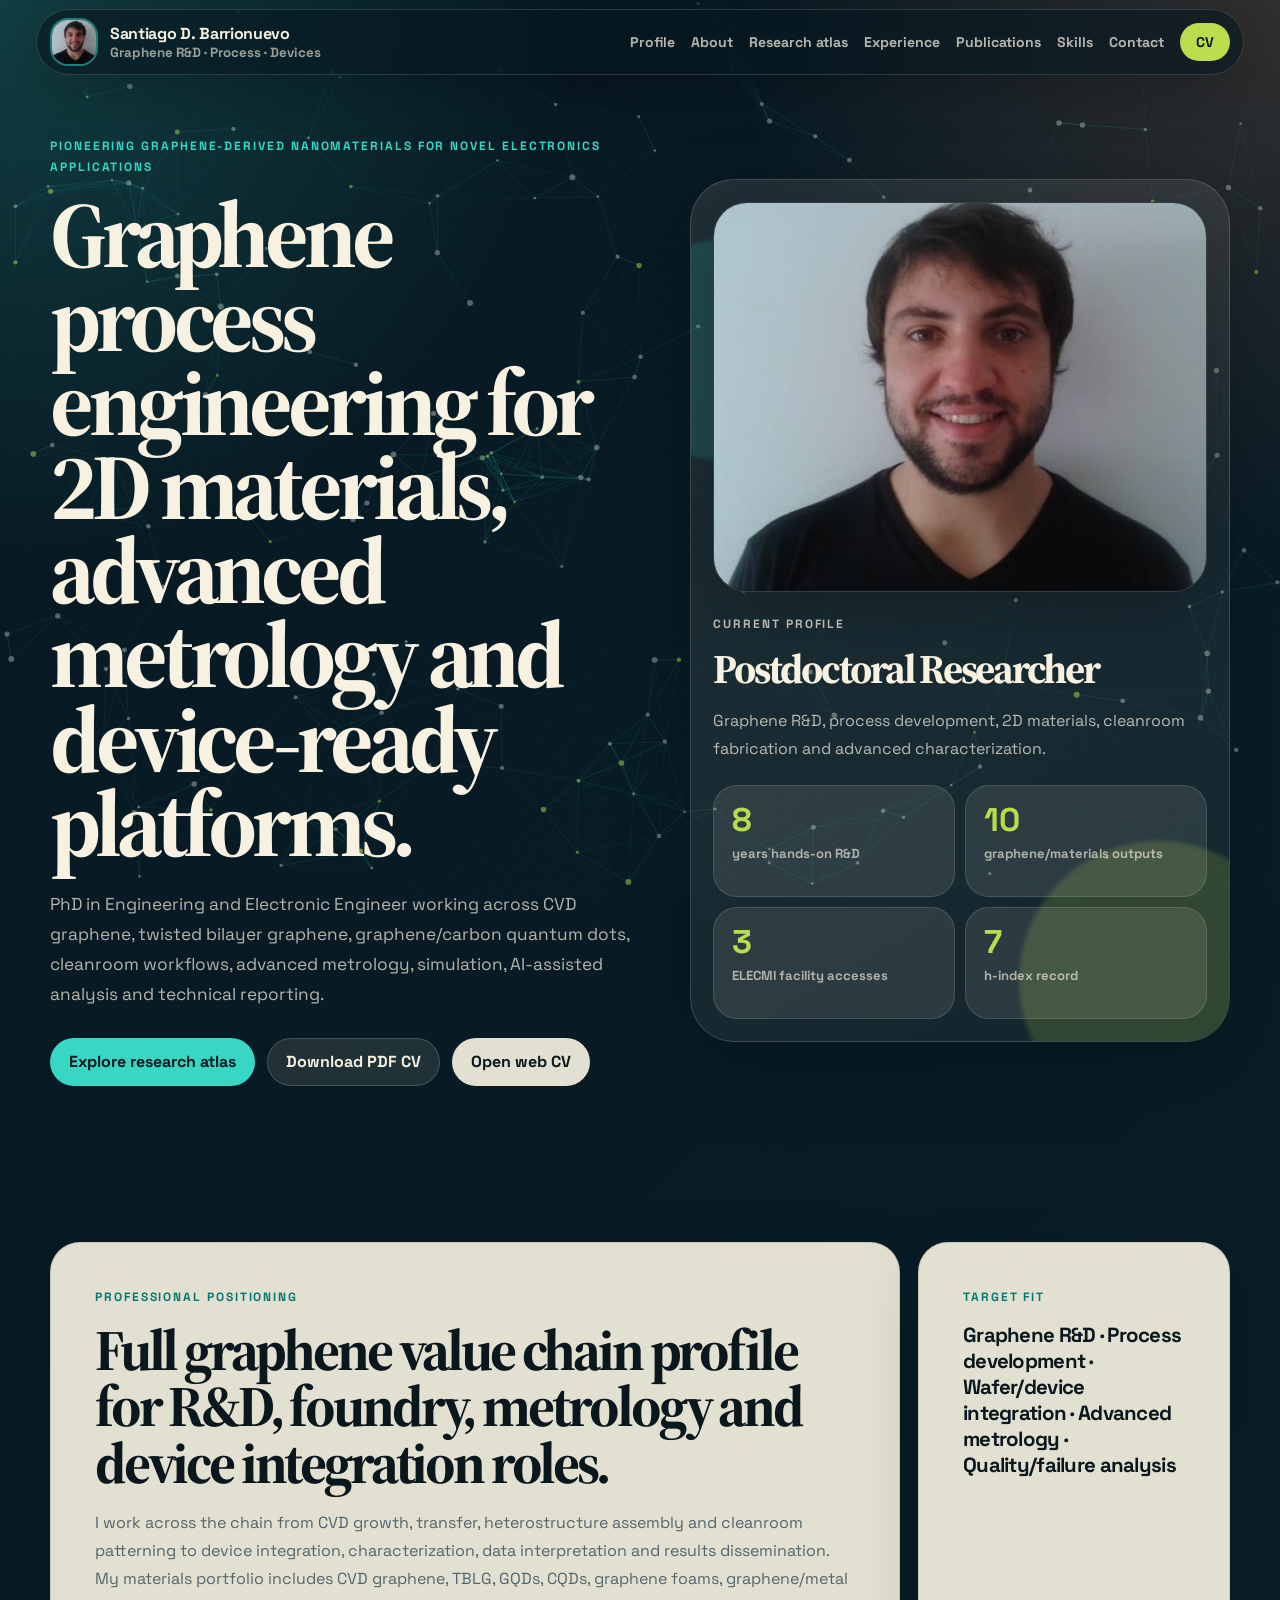
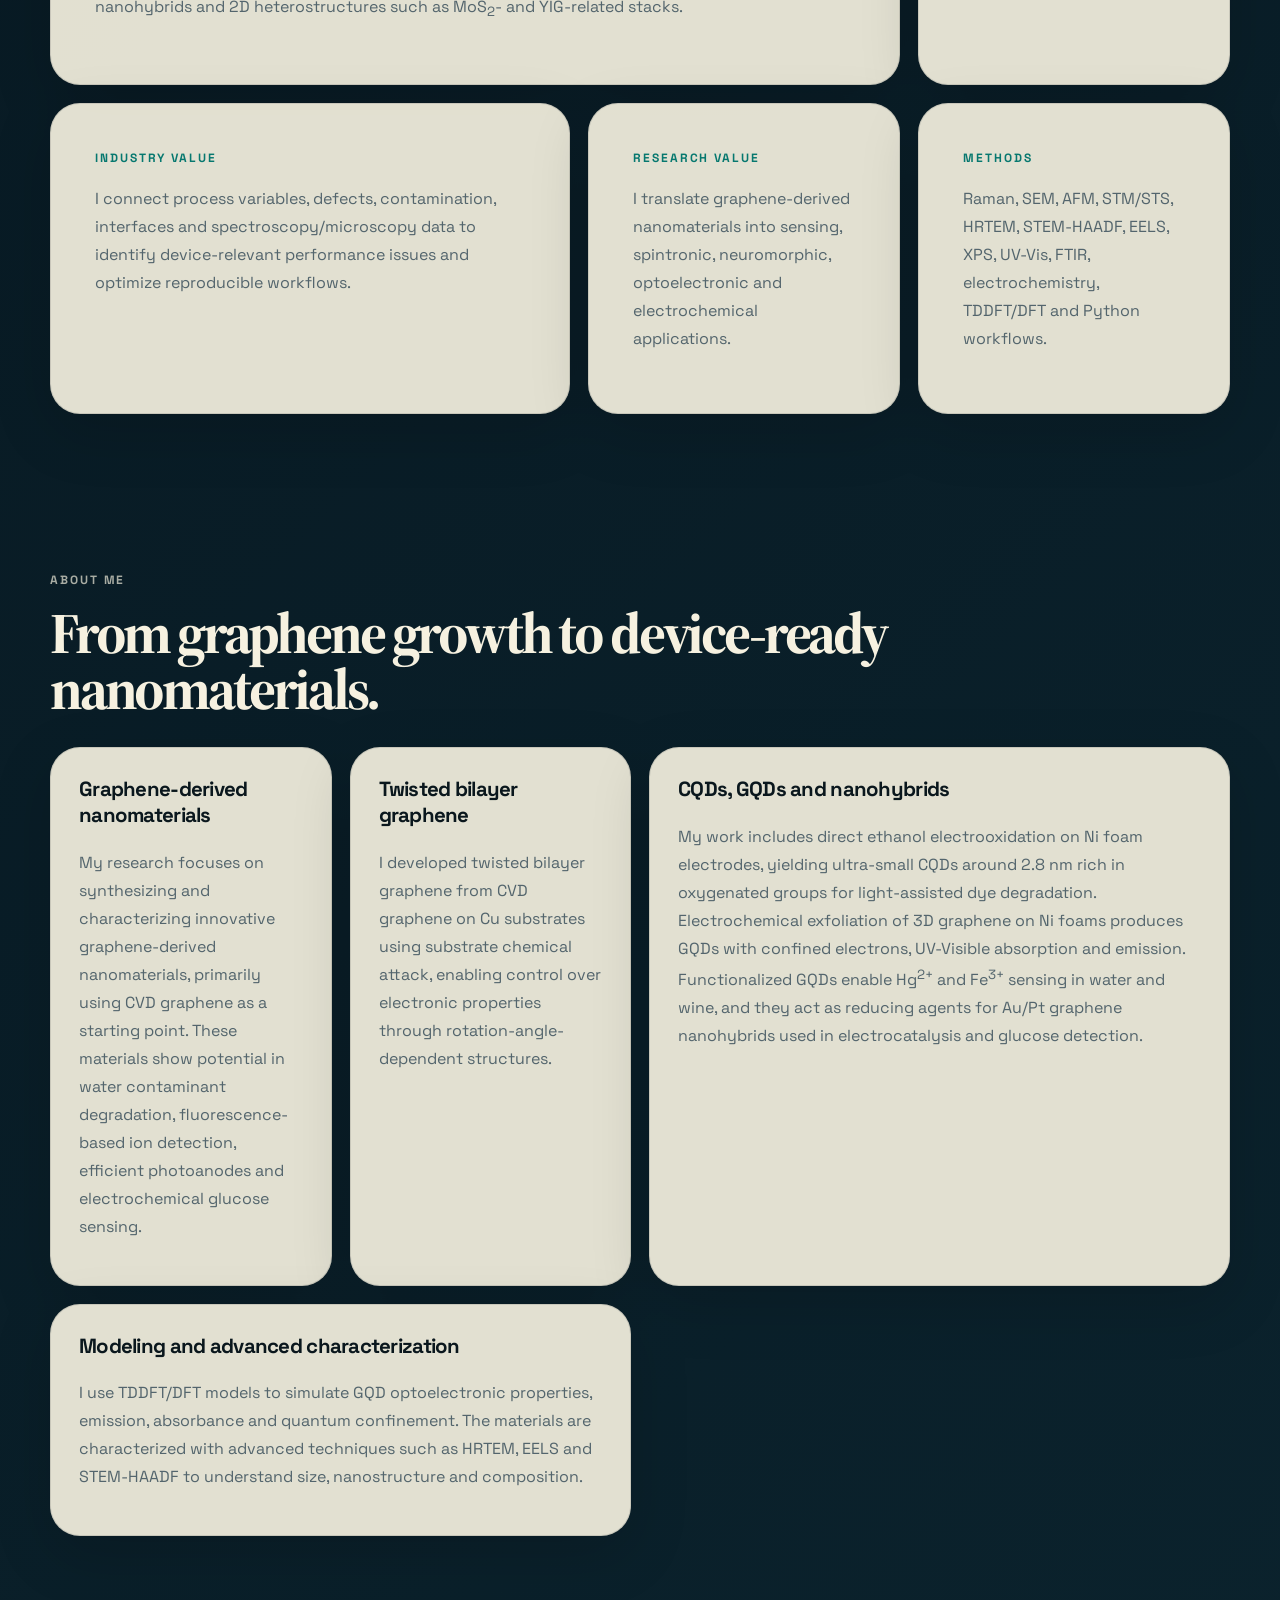
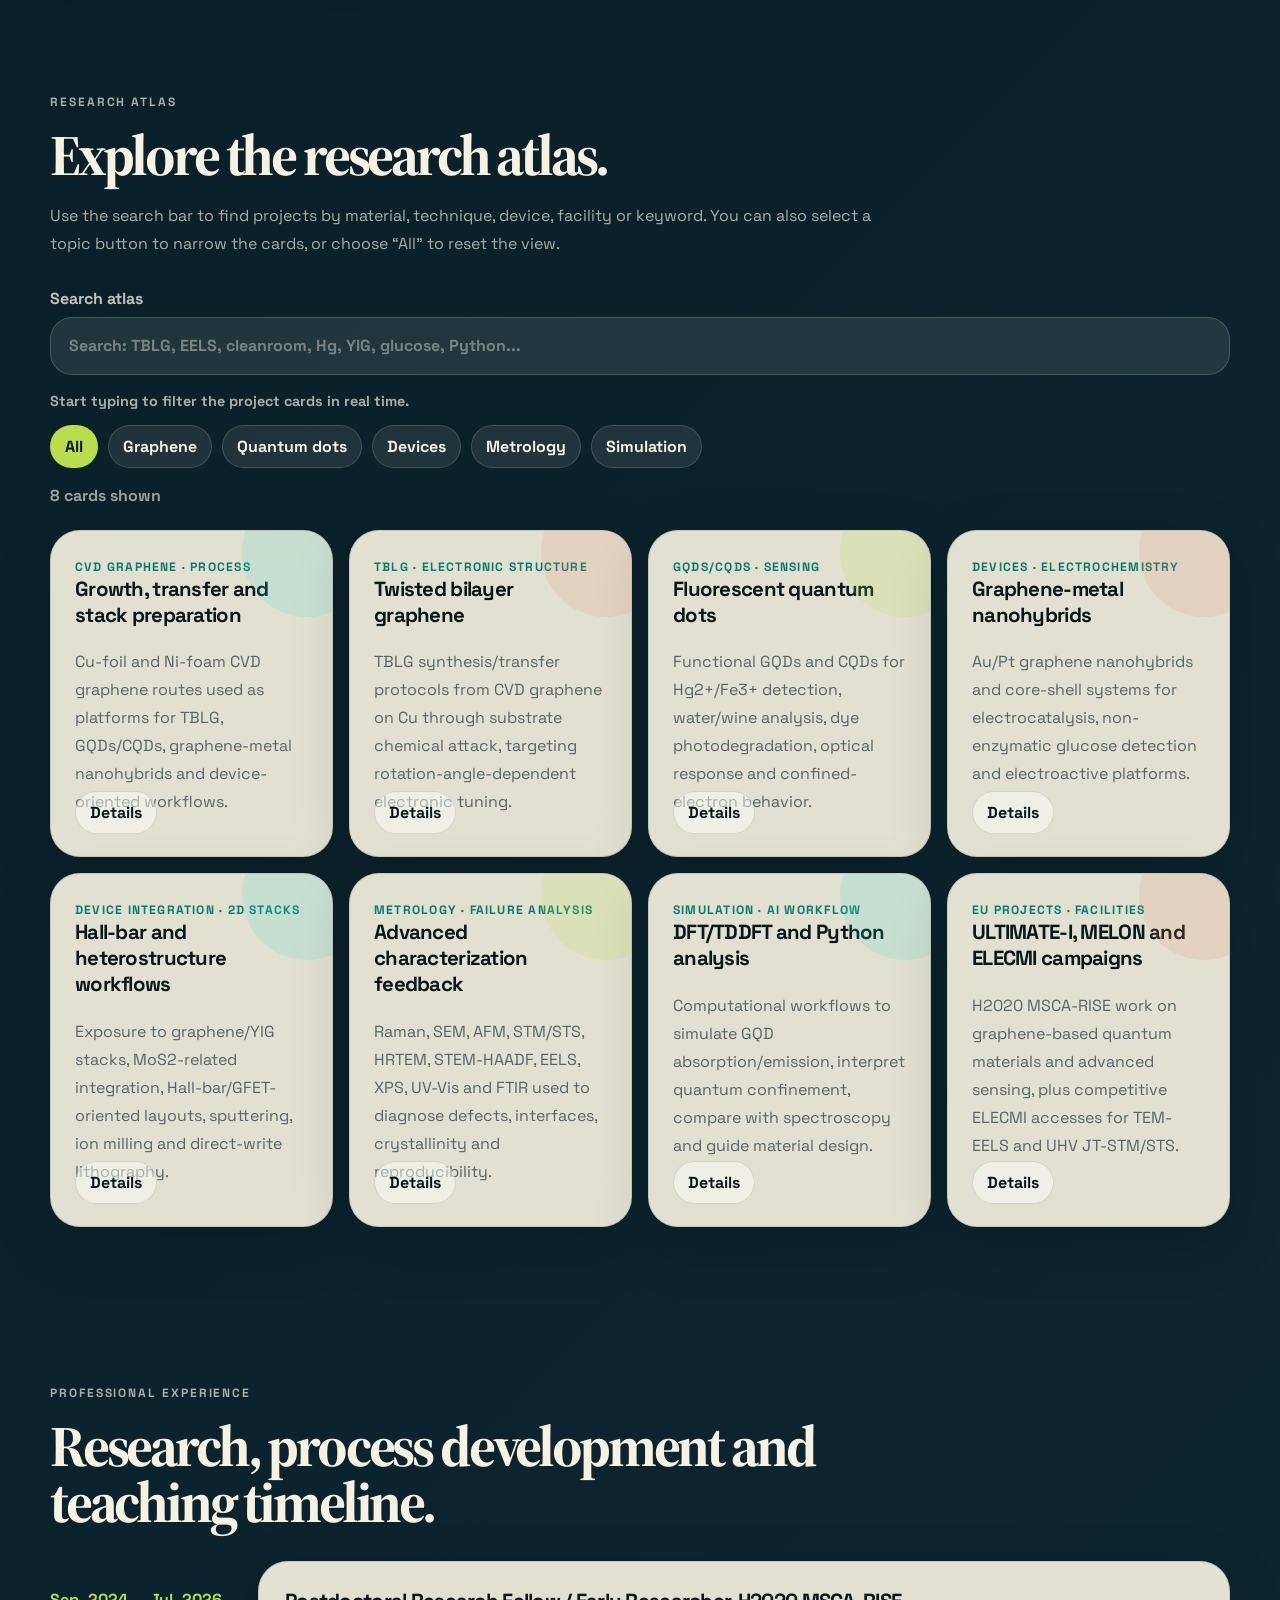
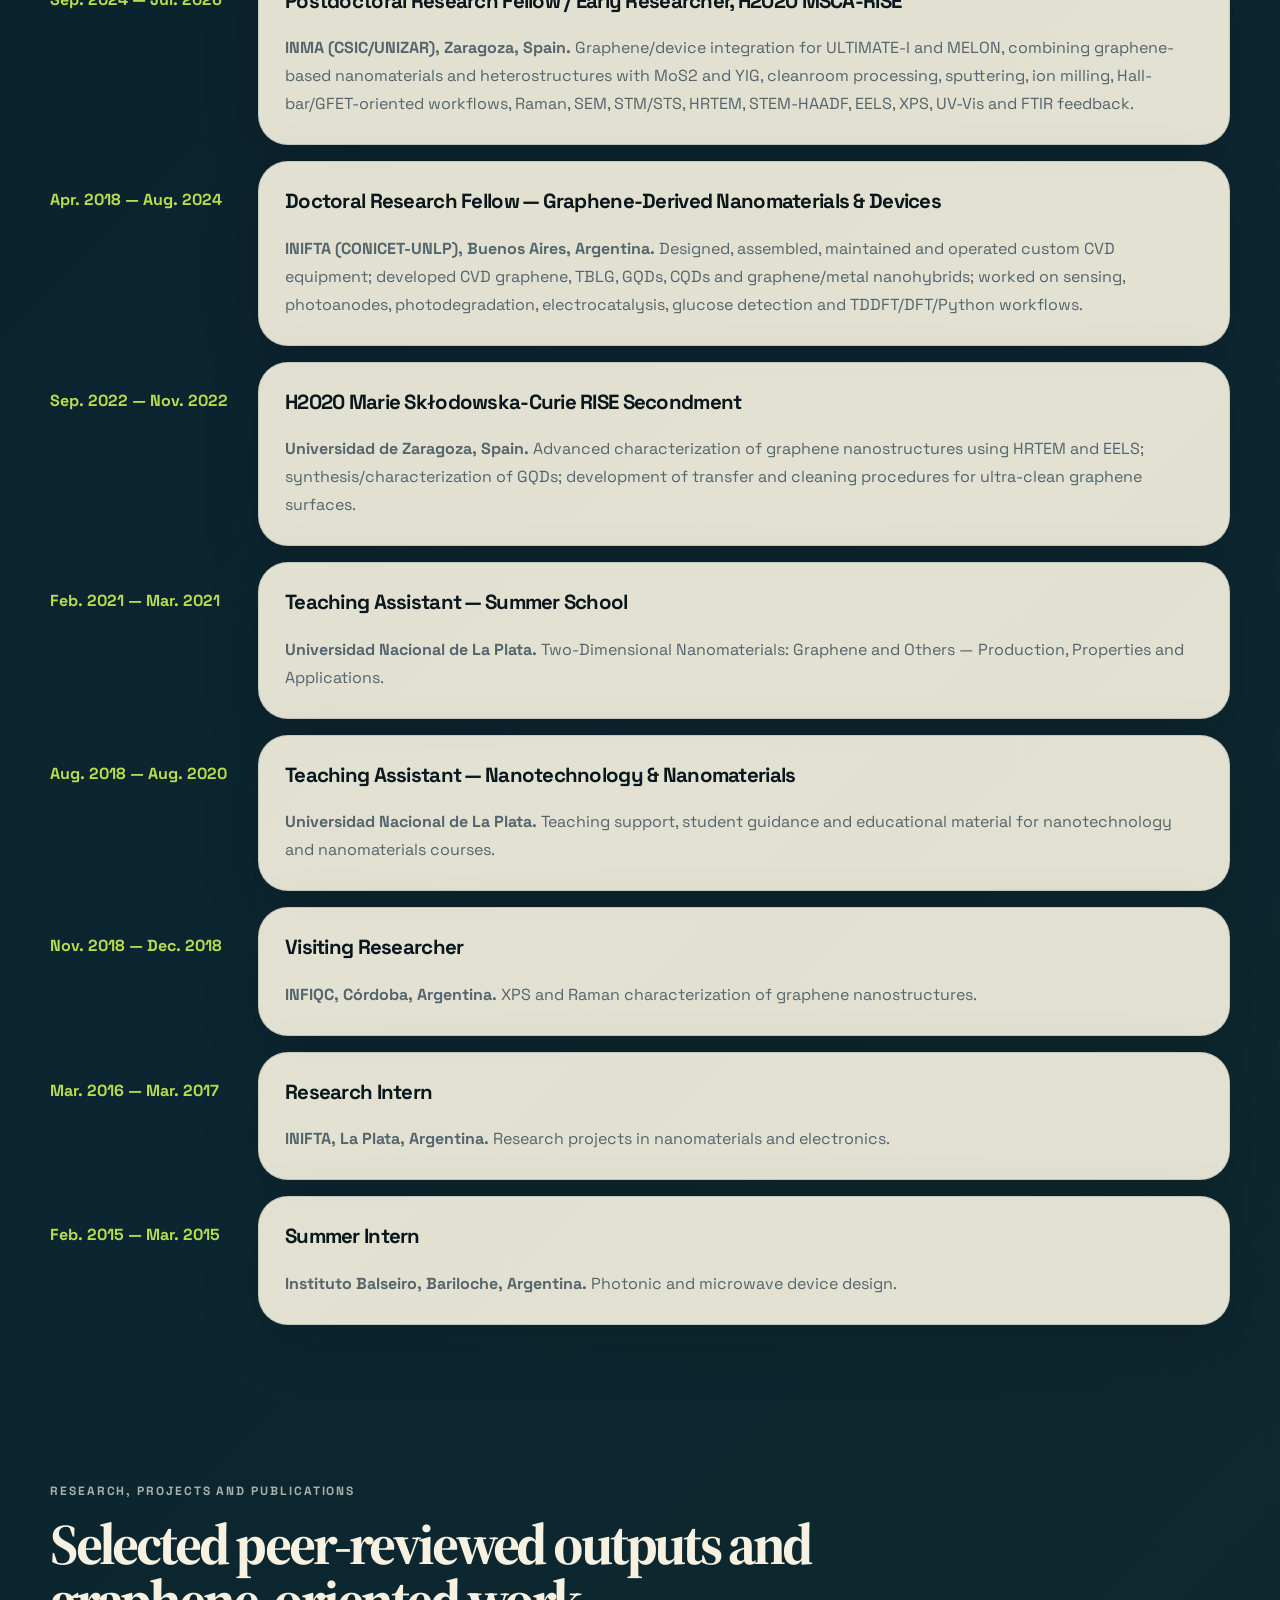
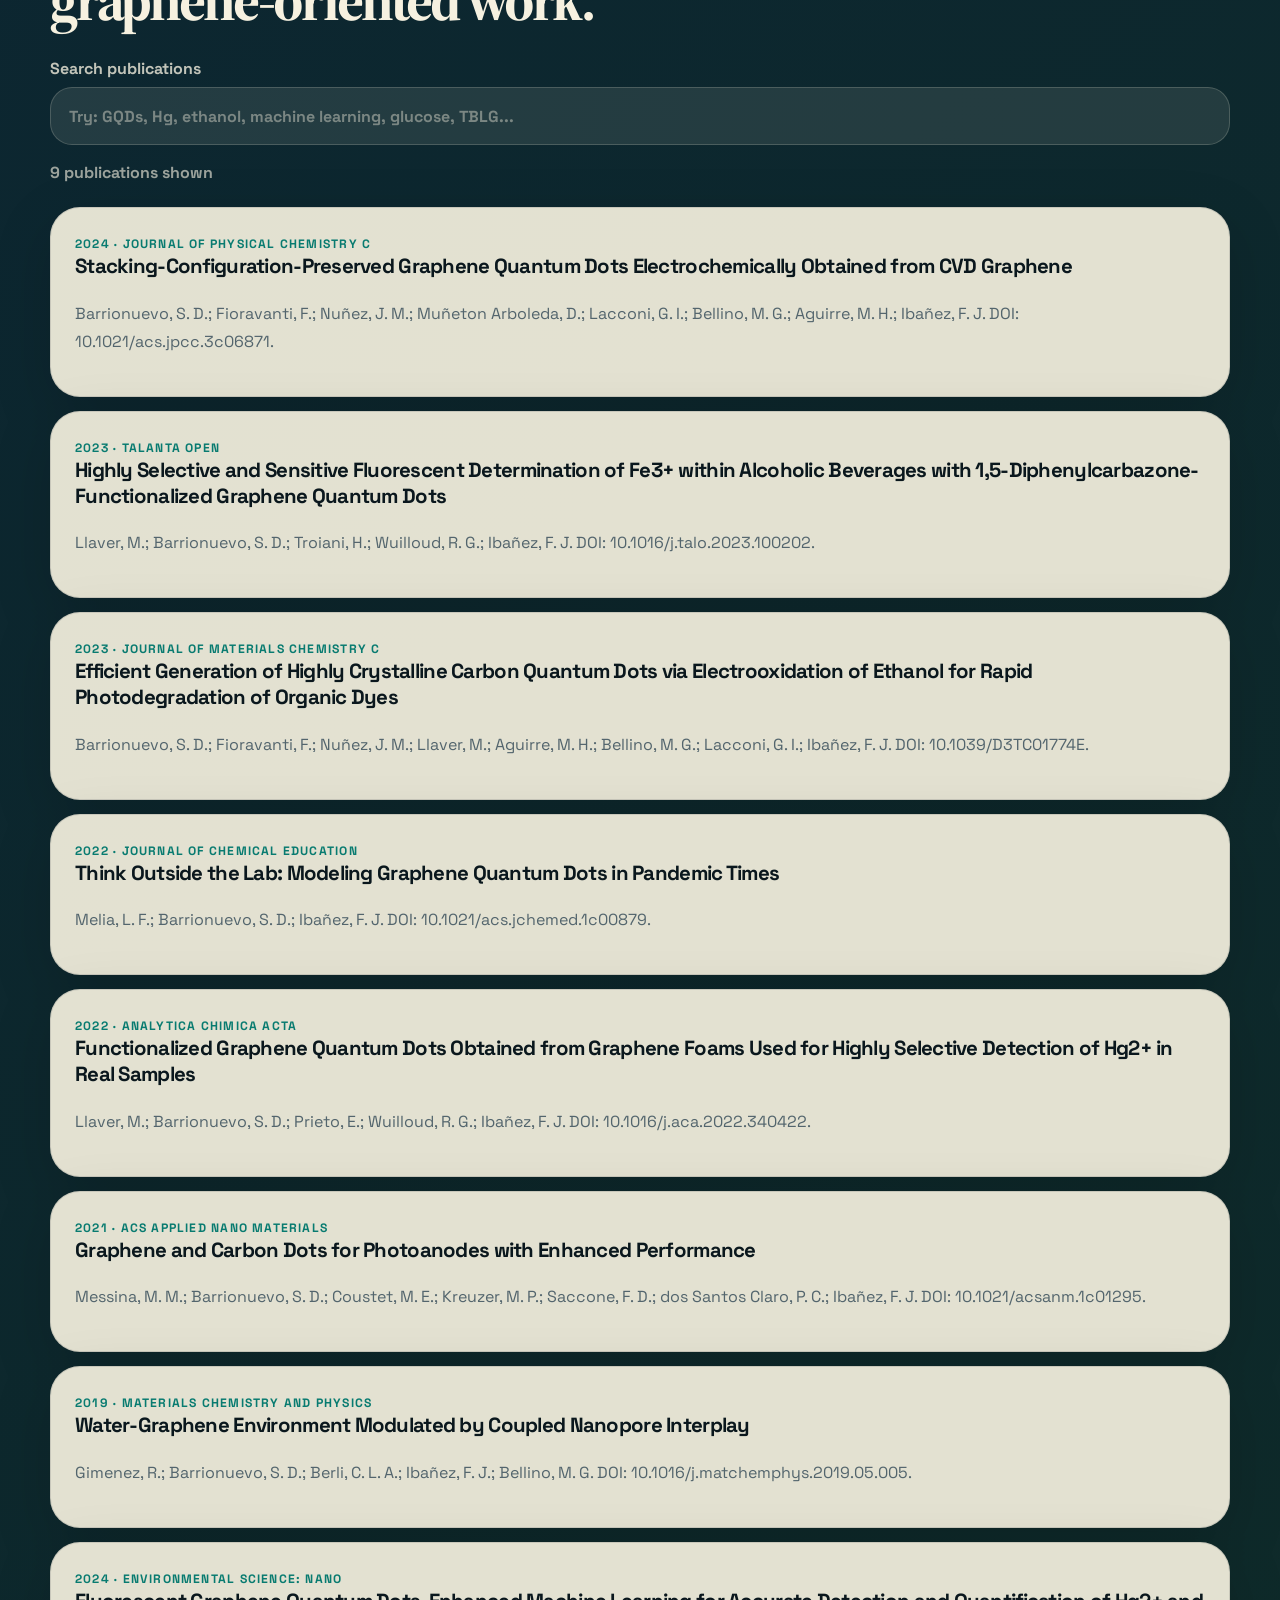
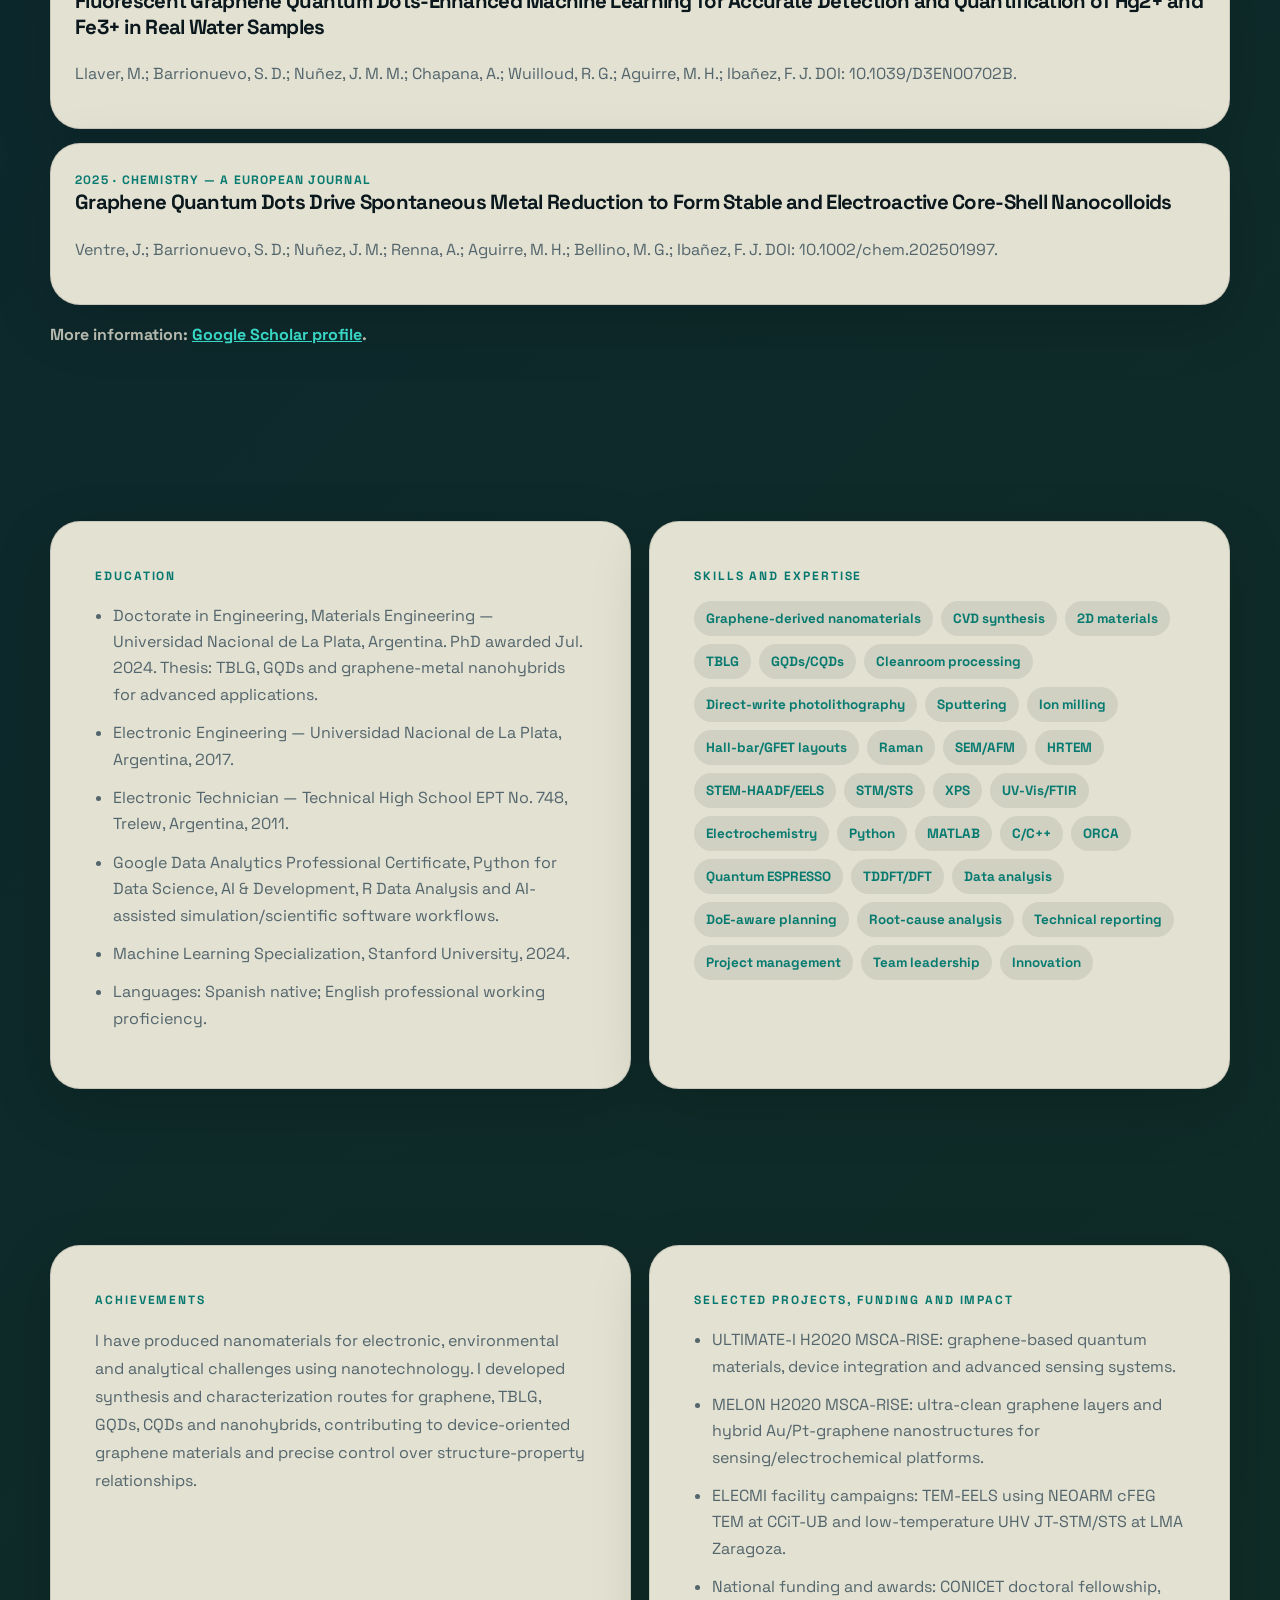
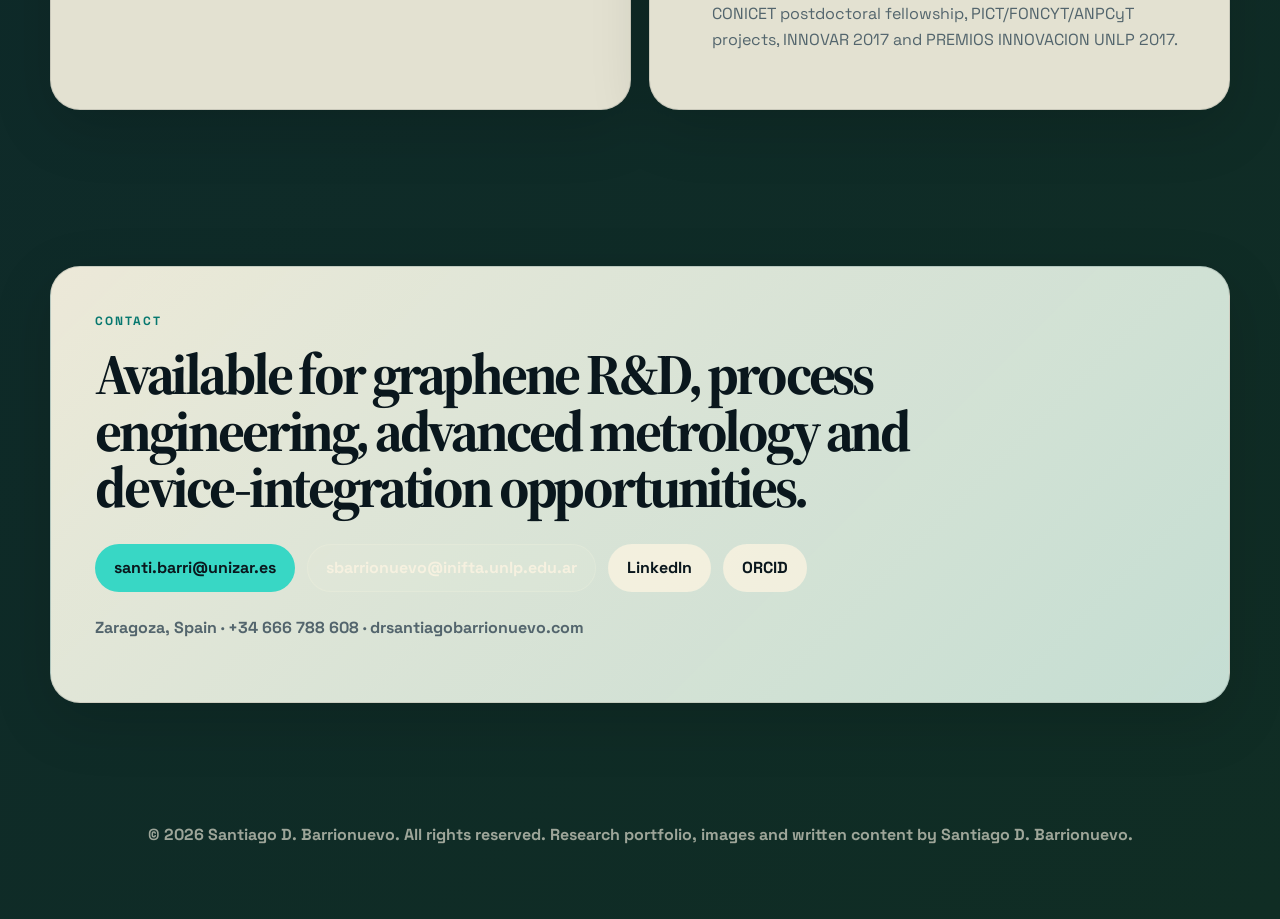
==== commit f02705ab: "Add files via upload" ====
--- a/index.html
+++ b/index.html
@@ -1,7 +1,7 @@
 <!DOCTYPE html>
 <html lang="en">
 <head>
-  <!-- Build: Santiago Home final ready v6 -->
+  <!-- Build: Santiago Home final ready v8 - cache-busted production -->
   <meta charset="UTF-8" />
   <meta name="viewport" content="width=device-width, initial-scale=1.0" />
   <meta name="description" content="Santiago D. Barrionuevo — PhD in Engineering, graphene R&D specialist focused on process development, 2D materials, cleanroom device integration and advanced characterization." />
@@ -9,16 +9,16 @@
   <meta name="theme-color" content="#071720" />
   <meta property="og:title" content="Santiago D. Barrionuevo | Graphene Process Engineering & 2D Materials" />
   <meta property="og:description" content="Portfolio of Santiago D. Barrionuevo: graphene R&D, process development, cleanroom/device integration and advanced characterization." />
-  <meta property="og:image" content="https://drsantiagobarrionuevo.com/assets/santiago-barrionuevo-profile.png" />
-  <meta property="og:url" content="https://drsantiagobarrionuevo.com" />
-  <link rel="canonical" href="https://drsantiagobarrionuevo.com" />
+  <meta property="og:image" content="https://www.drsantiagobarrionuevo.com/assets/santiago-barrionuevo-profile.png" />
+  <meta property="og:url" content="https://www.drsantiagobarrionuevo.com" />
+  <link rel="canonical" href="https://www.drsantiagobarrionuevo.com" />
   <link rel="icon" href="assets/favicon.svg" type="image/svg+xml" />
   <meta property="og:type" content="website" />
   <title>Santiago D. Barrionuevo | Graphene R&D, Process Engineering & 2D Materials</title>
   <link rel="preconnect" href="https://fonts.googleapis.com">
   <link rel="preconnect" href="https://fonts.gstatic.com" crossorigin>
   <link href="https://fonts.googleapis.com/css2?family=Space+Grotesk:wght@400;500;600;700&family=Source+Serif+4:opsz,wght@8..60,600;8..60,700;8..60,800&display=swap" rel="stylesheet">
-  <link rel="stylesheet" href="styles.css" />
+  <link rel="stylesheet" href="styles.v8.css?v=20260619" />
 </head>
 <body>
   <canvas id="fieldCanvas" aria-hidden="true"></canvas>
@@ -421,6 +421,6 @@
     </div>
   </div>
 
-  <script src="script.js"></script>
+  <script src="script.v8.js?v=20260619"></script>
 </body>
 </html>
--- a/styles.v8.css
+++ b/styles.v8.css
@@ -0,0 +1,656 @@
+:root {
+  --bg: #071720;
+  --bg-2: #0c2631;
+  --panel: rgba(246, 241, 224, 0.92);
+  --panel-soft: rgba(246, 241, 224, 0.74);
+  --paper: #f6f1e0;
+  --ink: #0a171d;
+  --muted: #53656d;
+  --line: rgba(246, 241, 224, 0.18);
+  --line-dark: rgba(10, 23, 29, 0.12);
+  --cyan: #38d7c5;
+  --lime: #b9dd4c;
+  --copper: #e78a61;
+  --violet: #9f8cff;
+  --shadow: 0 24px 80px rgba(0, 0, 0, 0.24);
+  --radius: 30px;
+  --max: 1180px;
+}
+
+* { box-sizing: border-box; }
+html { scroll-behavior: smooth; }
+body {
+  margin: 0;
+  min-height: 100vh;
+  font-family: "Space Grotesk", system-ui, -apple-system, BlinkMacSystemFont, "Segoe UI", sans-serif;
+  background:
+    radial-gradient(circle at top left, rgba(56, 215, 197, 0.20), transparent 36rem),
+    radial-gradient(circle at top right, rgba(231, 138, 97, 0.18), transparent 34rem),
+    linear-gradient(135deg, var(--bg), var(--bg-2) 52%, #102d24);
+  color: var(--paper);
+  overflow-x: hidden;
+}
+
+a { color: inherit; }
+:focus-visible {
+  outline: 3px solid var(--lime);
+  outline-offset: 4px;
+}
+#fieldCanvas {
+  position: fixed;
+  inset: 0;
+  width: 100vw;
+  height: 100vh;
+  z-index: 0;
+  opacity: 0.75;
+  pointer-events: none;
+}
+.grain {
+  position: fixed;
+  inset: 0;
+  z-index: 0;
+  opacity: 0.16;
+  pointer-events: none;
+  background-image: url("data:image/svg+xml,%3Csvg viewBox='0 0 220 220' xmlns='http://www.w3.org/2000/svg'%3E%3Cfilter id='n'%3E%3CfeTurbulence type='fractalNoise' baseFrequency='.75' numOctaves='3' stitchTiles='stitch'/%3E%3C/filter%3E%3Crect width='220' height='220' filter='url(%23n)' opacity='.45'/%3E%3C/svg%3E");
+  mix-blend-mode: soft-light;
+}
+
+.site-header {
+  position: sticky;
+  top: 0;
+  z-index: 40;
+  max-width: calc(var(--max) + 64px);
+  margin: 0 auto;
+  padding: 18px 32px;
+  display: flex;
+  justify-content: space-between;
+  align-items: center;
+  backdrop-filter: blur(18px);
+}
+.site-header::before {
+  content: "";
+  position: absolute;
+  inset: 9px 18px;
+  z-index: -1;
+  border: 1px solid rgba(246, 241, 224, 0.15);
+  border-radius: 999px;
+  background: rgba(7, 23, 32, 0.62);
+  box-shadow: 0 16px 52px rgba(0,0,0,.22);
+}
+.brand {
+  display: inline-flex;
+  gap: 12px;
+  align-items: center;
+  text-decoration: none;
+  min-width: 0;
+}
+.brand img {
+  width: 48px;
+  height: 48px;
+  border-radius: 18px;
+  object-fit: cover;
+  border: 2px solid rgba(56, 215, 197, .5);
+}
+.brand span { display: grid; min-width: 0; }
+.brand strong { font-weight: 800; letter-spacing: -0.02em; white-space: nowrap; }
+.brand small { color: rgba(246,241,224,.62); font-weight: 700; white-space: nowrap; }
+.nav {
+  display: flex;
+  align-items: center;
+  gap: 16px;
+  font-size: .88rem;
+  font-weight: 800;
+}
+.nav a {
+  text-decoration: none;
+  color: rgba(246,241,224,.72);
+}
+.nav a:hover { color: var(--cyan); }
+.nav-cta {
+  padding: 10px 16px;
+  border-radius: 999px;
+  color: var(--ink) !important;
+  background: var(--lime);
+}
+.nav-toggle {
+  display: none;
+  border: 1px solid rgba(246,241,224,.2);
+  color: var(--paper);
+  background: rgba(255,255,255,.06);
+  border-radius: 14px;
+  padding: 10px 12px;
+  font-size: 1.1rem;
+}
+
+.shell {
+  position: relative;
+  z-index: 1;
+  width: min(var(--max), calc(100% - 44px));
+  margin: 0 auto;
+  padding: 78px 0;
+}
+.hero {
+  min-height: calc(100vh - 90px);
+  display: grid;
+  grid-template-columns: minmax(0, 1.05fr) minmax(320px, .95fr);
+  gap: 44px;
+  align-items: center;
+  padding-top: 52px;
+}
+.eyebrow {
+  margin: 0 0 14px;
+  text-transform: uppercase;
+  letter-spacing: .16em;
+  font-size: .75rem;
+  font-weight: 900;
+  color: var(--cyan);
+}
+h1, h2, h3 { margin-top: 0; }
+h1, h2 {
+  font-family: "Source Serif 4", Georgia, serif;
+  letter-spacing: -0.055em;
+}
+h1 {
+  max-width: 880px;
+  font-size: clamp(3rem, 7.3vw, 6.7rem);
+  line-height: .9;
+  margin-bottom: 24px;
+}
+h2 {
+  font-size: clamp(2rem, 4.5vw, 4.5rem);
+  line-height: .98;
+  margin-bottom: 18px;
+}
+h3 { font-size: 1.28rem; letter-spacing: -0.035em; }
+p { line-height: 1.75; }
+.lead {
+  max-width: 760px;
+  color: rgba(246,241,224,.72);
+  font-size: 1.08rem;
+}
+.hero-actions, .contact-actions {
+  display: flex;
+  gap: 12px;
+  flex-wrap: wrap;
+  margin-top: 28px;
+}
+.btn {
+  display: inline-flex;
+  align-items: center;
+  justify-content: center;
+  min-height: 48px;
+  padding: 0 18px;
+  border-radius: 999px;
+  border: 1px solid rgba(246,241,224,.18);
+  text-decoration: none;
+  font-weight: 900;
+  transition: transform .18s ease, box-shadow .18s ease, background .18s ease;
+}
+.btn:hover { transform: translateY(-2px); box-shadow: 0 14px 30px rgba(0,0,0,.20); }
+.btn.primary { background: var(--cyan); color: var(--ink); border-color: transparent; }
+.btn.secondary { background: rgba(246,241,224,.10); color: var(--paper); }
+.btn.tertiary { background: var(--panel); color: var(--ink); border-color: transparent; }
+.btn.full { width: 100%; }
+
+.identity-card {
+  position: relative;
+  min-height: 640px;
+  border: 1px solid rgba(246,241,224,.16);
+  background: linear-gradient(145deg, rgba(246,241,224,.10), rgba(246,241,224,.045));
+  border-radius: 44px;
+  padding: 22px;
+  box-shadow: var(--shadow);
+  overflow: hidden;
+}
+.identity-card::before,
+.identity-card::after {
+  content: "";
+  position: absolute;
+  border-radius: 999px;
+  filter: blur(2px);
+  pointer-events: none;
+}
+.identity-card::before {
+  inset: auto -70px -80px auto;
+  width: 280px;
+  height: 280px;
+  background: rgba(185, 221, 76, .18);
+}
+.identity-card::after {
+  left: -80px;
+  top: 60px;
+  width: 220px;
+  height: 220px;
+  background: rgba(56, 215, 197, .17);
+}
+.photo-frame {
+  position: relative;
+  z-index: 2;
+  overflow: hidden;
+  border-radius: 34px;
+  border: 1px solid rgba(246,241,224,.18);
+  background: var(--ink);
+  box-shadow: 0 20px 70px rgba(0,0,0,.25);
+}
+.photo-frame img {
+  width: 100%;
+  height: 100%;
+  object-fit: cover;
+  object-position: center 38%;
+  display: block;
+}
+.identity-card .photo-frame { height: 390px; }
+.photo-frame.small {
+  width: 142px;
+  height: 142px;
+  margin-bottom: 20px;
+}
+.identity-meta {
+  position: relative;
+  z-index: 2;
+  margin-top: 22px;
+}
+.identity-meta h2 { font-size: clamp(2rem, 3.2vw, 3.2rem); }
+.identity-meta p { color: rgba(246,241,224,.72); }
+.metric-grid {
+  position: relative;
+  z-index: 2;
+  display: grid;
+  grid-template-columns: repeat(2, 1fr);
+  gap: 10px;
+  margin-top: 22px;
+}
+.metric-grid div {
+  min-height: 112px;
+  padding: 18px;
+  border-radius: 24px;
+  background: rgba(246,241,224,.10);
+  border: 1px solid rgba(246,241,224,.14);
+}
+.metric-grid strong {
+  display: block;
+  font-size: 2.05rem;
+  color: var(--lime);
+  line-height: 1;
+}
+.metric-grid span {
+  display: block;
+  margin-top: 8px;
+  color: rgba(246,241,224,.65);
+  font-size: .82rem;
+  font-weight: 800;
+}
+
+.section-head {
+  max-width: 840px;
+  margin-bottom: 30px;
+}
+.section-head p { color: rgba(246,241,224,.68); }
+.profile-grid, .story-grid, .grid-2 {
+  display: grid;
+  grid-template-columns: repeat(2, minmax(0, 1fr));
+  gap: 18px;
+}
+.profile-grid { grid-template-columns: 1.25fr .75fr .75fr; }
+.span-2 { grid-column: span 2; }
+.panel,
+.atlas-card,
+.pub-item,
+.contact-card,
+.cv-block,
+.cv-sidebar {
+  border: 1px solid var(--line-dark);
+  border-radius: var(--radius);
+  background: var(--panel);
+  color: var(--ink);
+  box-shadow: 0 18px 60px rgba(0,0,0,.15);
+}
+.panel, .contact-card, .cv-block, .cv-sidebar { padding: clamp(24px, 4vw, 44px); }
+.panel .eyebrow,
+.contact-card .eyebrow,
+.cv-block .eyebrow,
+.cv-sidebar .eyebrow { color: #06786f; }
+.panel p,
+.panel li,
+.contact-note,
+.cv-block p,
+.cv-block li,
+.cv-sidebar p { color: var(--muted); }
+.compact-panel h3 { margin-bottom: 0; }
+.clean-list { padding-left: 1.1rem; margin-bottom: 0; }
+.clean-list li { margin-bottom: 12px; line-height: 1.65; }
+.story-grid { grid-template-columns: repeat(4, 1fr); }
+.story-grid .panel { padding: 28px; }
+.story-grid .panel:nth-child(3) { grid-column: span 2; }
+.story-grid .panel:nth-child(4) { grid-column: span 2; }
+
+.atlas-tools, .pub-tools {
+  display: grid;
+  gap: 14px;
+  margin-bottom: 20px;
+}
+.search-wrap {
+  display: grid;
+  gap: 8px;
+  font-weight: 900;
+  color: rgba(246,241,224,.78);
+}
+.search-wrap input {
+  width: 100%;
+  min-height: 58px;
+  border: 1px solid rgba(246,241,224,.18);
+  border-radius: 22px;
+  background: rgba(246,241,224,.10);
+  color: var(--paper);
+  padding: 0 18px;
+  font: inherit;
+  outline-color: var(--cyan);
+}
+.search-wrap input::placeholder { color: rgba(246,241,224,.42); }
+.filter-bar { display: flex; gap: 10px; flex-wrap: wrap; }
+.filter-chip,
+.open-card,
+.modal-close {
+  border: 1px solid var(--line-dark);
+  background: rgba(255,255,255,.48);
+  color: var(--ink);
+  border-radius: 999px;
+  padding: 10px 14px;
+  font: inherit;
+  font-weight: 900;
+  cursor: pointer;
+  transition: transform .15s ease, background .15s ease, color .15s ease;
+}
+.filter-chip {
+  border-color: rgba(246,241,224,.16);
+  color: var(--paper);
+  background: rgba(246,241,224,.09);
+}
+.filter-chip:hover, .open-card:hover { transform: translateY(-1px); }
+.filter-chip.active { background: var(--lime); color: var(--ink); border-color: transparent; }
+.result-count { margin: 0; color: rgba(246,241,224,.62); font-weight: 900; }
+.no-results { color: var(--copper); }
+.atlas-grid {
+  display: grid;
+  grid-template-columns: repeat(4, 1fr);
+  gap: 16px;
+}
+.atlas-card {
+  position: relative;
+  padding: 24px;
+  min-height: 320px;
+  overflow: hidden;
+  transition: opacity .2s ease, transform .2s ease, filter .2s ease;
+}
+.atlas-card::before {
+  content: "";
+  position: absolute;
+  right: -40px;
+  top: -44px;
+  width: 130px;
+  height: 130px;
+  border-radius: 999px;
+  background: rgba(56, 215, 197, .16);
+}
+.atlas-card:nth-child(2n)::before { background: rgba(231, 138, 97, .16); }
+.atlas-card:nth-child(3n)::before { background: rgba(185, 221, 76, .18); }
+.atlas-card:hover { transform: translateY(-5px); }
+.atlas-card.hidden { display: none; }
+.atlas-card span,
+.pub-item span {
+  color: #087b70;
+  font-size: .76rem;
+  text-transform: uppercase;
+  letter-spacing: .1em;
+  font-weight: 900;
+}
+.atlas-card p,
+.pub-item p { color: var(--muted); }
+.open-card {
+  position: absolute;
+  left: 24px;
+  bottom: 22px;
+}
+
+.timeline { display: grid; gap: 16px; }
+.timeline-item {
+  display: grid;
+  grid-template-columns: 180px 1fr;
+  gap: 28px;
+  align-items: start;
+}
+.timeline-item time {
+  display: block;
+  color: var(--lime);
+  font-weight: 900;
+  padding-top: 28px;
+}
+.timeline-item div {
+  border: 1px solid var(--line-dark);
+  border-radius: var(--radius);
+  background: var(--panel);
+  color: var(--ink);
+  padding: 26px;
+  box-shadow: 0 18px 60px rgba(0,0,0,.15);
+}
+.timeline-item p { color: var(--muted); margin-bottom: 0; }
+
+.pub-list { display: grid; gap: 14px; }
+.pub-item {
+  padding: 24px;
+  transition: transform .18s ease;
+}
+.pub-item:hover { transform: translateX(4px); }
+.pub-item.hidden { display: none; }
+.scholar-link { color: rgba(246,241,224,.72); font-weight: 800; }
+.scholar-link a { color: var(--cyan); }
+.skill-cloud {
+  display: flex;
+  gap: 8px;
+  flex-wrap: wrap;
+}
+.skill-cloud span {
+  padding: 9px 12px;
+  border-radius: 999px;
+  background: rgba(7, 23, 32, .08);
+  color: #087b70;
+  font-weight: 900;
+  font-size: .84rem;
+}
+.skill-cloud.compact { margin-top: 18px; }
+.contact-card {
+  background: linear-gradient(135deg, rgba(246,241,224,.96), rgba(212, 237, 226, .92));
+}
+.contact-card h2 { max-width: 900px; }
+.contact-note { margin-top: 22px; font-weight: 800; }
+.site-footer {
+  position: relative;
+  z-index: 1;
+  padding: 24px 22px 54px;
+  text-align: center;
+  color: rgba(246,241,224,.62);
+  font-weight: 800;
+}
+
+body.modal-open { overflow: hidden; }
+.modal {
+  position: fixed;
+  inset: 0;
+  z-index: 80;
+  display: none;
+  align-items: center;
+  justify-content: center;
+  padding: 22px;
+}
+.modal.is-open { display: flex; }
+.modal-backdrop {
+  position: absolute;
+  inset: 0;
+  background: rgba(0,0,0,.62);
+  backdrop-filter: blur(8px);
+}
+.modal-panel {
+  position: relative;
+  width: min(640px, 100%);
+  border-radius: 28px;
+  background: var(--paper);
+  color: var(--ink);
+  padding: 34px;
+  box-shadow: var(--shadow);
+}
+.modal-panel p { color: var(--muted); }
+.modal-close {
+  position: absolute;
+  top: 14px;
+  right: 14px;
+  width: 40px;
+  height: 40px;
+  padding: 0;
+  font-size: 1.5rem;
+}
+
+.cv-body { background: linear-gradient(135deg, var(--bg), #0d2d39); }
+.cv-shell {
+  position: relative;
+  z-index: 1;
+  width: min(1240px, calc(100% - 44px));
+  margin: 58px auto 90px;
+  display: grid;
+  grid-template-columns: 340px minmax(0, 1fr);
+  gap: 22px;
+}
+.cv-sidebar {
+  position: sticky;
+  top: 110px;
+  align-self: start;
+}
+.cv-sidebar h1 {
+  font-size: 2.45rem;
+  line-height: .95;
+  margin-bottom: 12px;
+}
+.cv-contact {
+  display: grid;
+  gap: 9px;
+  padding: 0;
+  margin: 24px 0;
+  list-style: none;
+  color: var(--muted);
+  font-weight: 800;
+}
+.cv-contact a { color: #087b70; }
+.cv-main { display: grid; gap: 16px; }
+.cv-block h2 { font-size: clamp(1.85rem, 3.3vw, 3.25rem); }
+.cv-role + .cv-role { margin-top: 26px; }
+.cv-meta { color: #087b70 !important; font-weight: 900; margin-top: -8px; }
+.skill-grid {
+  display: grid;
+  grid-template-columns: repeat(2, 1fr);
+  gap: 14px;
+}
+.skill-grid > div {
+  border: 1px solid var(--line-dark);
+  border-radius: 22px;
+  padding: 18px;
+  background: rgba(255,255,255,.48);
+}
+.skill-grid p { margin-bottom: 0; }
+
+/* Reveal fallback: content is visible by default.
+   Animation is only activated after JS adds .js-enabled.
+   This prevents blank pages if a browser/domain cache blocks script.js. */
+.reveal {
+  opacity: 1;
+  transform: none;
+  transition: opacity .7s ease, transform .7s ease;
+}
+.js-enabled .reveal {
+  opacity: 0;
+  transform: translateY(22px);
+}
+.js-enabled .reveal.visible { opacity: 1; transform: translateY(0); }
+.delay-1 { transition-delay: .1s; }
+.delay-2 { transition-delay: .2s; }
+.delay-3 { transition-delay: .3s; }
+
+@media (max-width: 1120px) {
+  .hero { grid-template-columns: 1fr; }
+  .identity-card { min-height: auto; }
+  .identity-card .photo-frame { height: 440px; }
+  .profile-grid { grid-template-columns: 1fr 1fr; }
+  .span-2 { grid-column: span 2; }
+  .atlas-grid { grid-template-columns: repeat(2, 1fr); }
+  .story-grid { grid-template-columns: repeat(2, 1fr); }
+  .cv-shell { grid-template-columns: 1fr; }
+  .cv-sidebar { position: relative; top: auto; }
+}
+
+@media (max-width: 820px) {
+  .site-header { padding: 14px 18px; }
+  .site-header::before { inset: 8px 10px; border-radius: 26px; }
+  .brand strong { max-width: 185px; overflow: hidden; text-overflow: ellipsis; }
+  .brand small { display: none; }
+  .nav-toggle { display: inline-flex; }
+  .nav {
+    position: absolute;
+    top: 78px;
+    left: 18px;
+    right: 18px;
+    display: none;
+    flex-direction: column;
+    align-items: stretch;
+    gap: 6px;
+    padding: 16px;
+    background: rgba(7, 23, 32, .96);
+    border: 1px solid rgba(246,241,224,.16);
+    border-radius: 24px;
+    box-shadow: var(--shadow);
+  }
+  .nav.open { display: flex; }
+  .nav a { padding: 10px 12px; }
+  .nav-cta { text-align: center; }
+  .shell { width: min(100% - 28px, var(--max)); padding: 54px 0; }
+  .hero { min-height: auto; padding-top: 40px; }
+  h1 { font-size: clamp(2.7rem, 14vw, 4.4rem); }
+  h2 { font-size: clamp(2rem, 10vw, 3.3rem); }
+  .hero-actions, .contact-actions { flex-direction: column; }
+  .btn { width: 100%; }
+  .identity-card .photo-frame { height: 360px; }
+  .metric-grid,
+  .profile-grid,
+  .story-grid,
+  .grid-2,
+  .atlas-grid,
+  .skill-grid { grid-template-columns: 1fr; }
+  .span-2,
+  .story-grid .panel:nth-child(3),
+  .story-grid .panel:nth-child(4) { grid-column: auto; }
+  .timeline-item { grid-template-columns: 1fr; gap: 8px; }
+  .timeline-item time { padding-top: 0; }
+  .cv-shell { width: min(100% - 28px, 1240px); margin-top: 36px; }
+  .photo-frame.small { width: 118px; height: 118px; }
+}
+
+@media (max-width: 460px) {
+  .brand img { width: 42px; height: 42px; border-radius: 15px; }
+  .brand strong { max-width: 150px; }
+  .identity-card { padding: 14px; border-radius: 30px; }
+  .identity-card .photo-frame { height: 310px; border-radius: 24px; }
+  .panel, .contact-card, .cv-block, .cv-sidebar, .timeline-item div, .pub-item, .atlas-card { border-radius: 22px; padding: 22px; }
+  .atlas-card { min-height: 300px; }
+}
+
+@media (prefers-reduced-motion: reduce) {
+  * { animation: none !important; transition: none !important; scroll-behavior: auto !important; }
+  .reveal { opacity: 1; transform: none; }
+  #fieldCanvas { display: none; }
+}
+
+
+.search-help {
+  display: block;
+  margin-top: 0.55rem;
+  color: rgba(246, 241, 225, 0.68);
+  font-size: 0.9rem;
+  line-height: 1.35;
+}
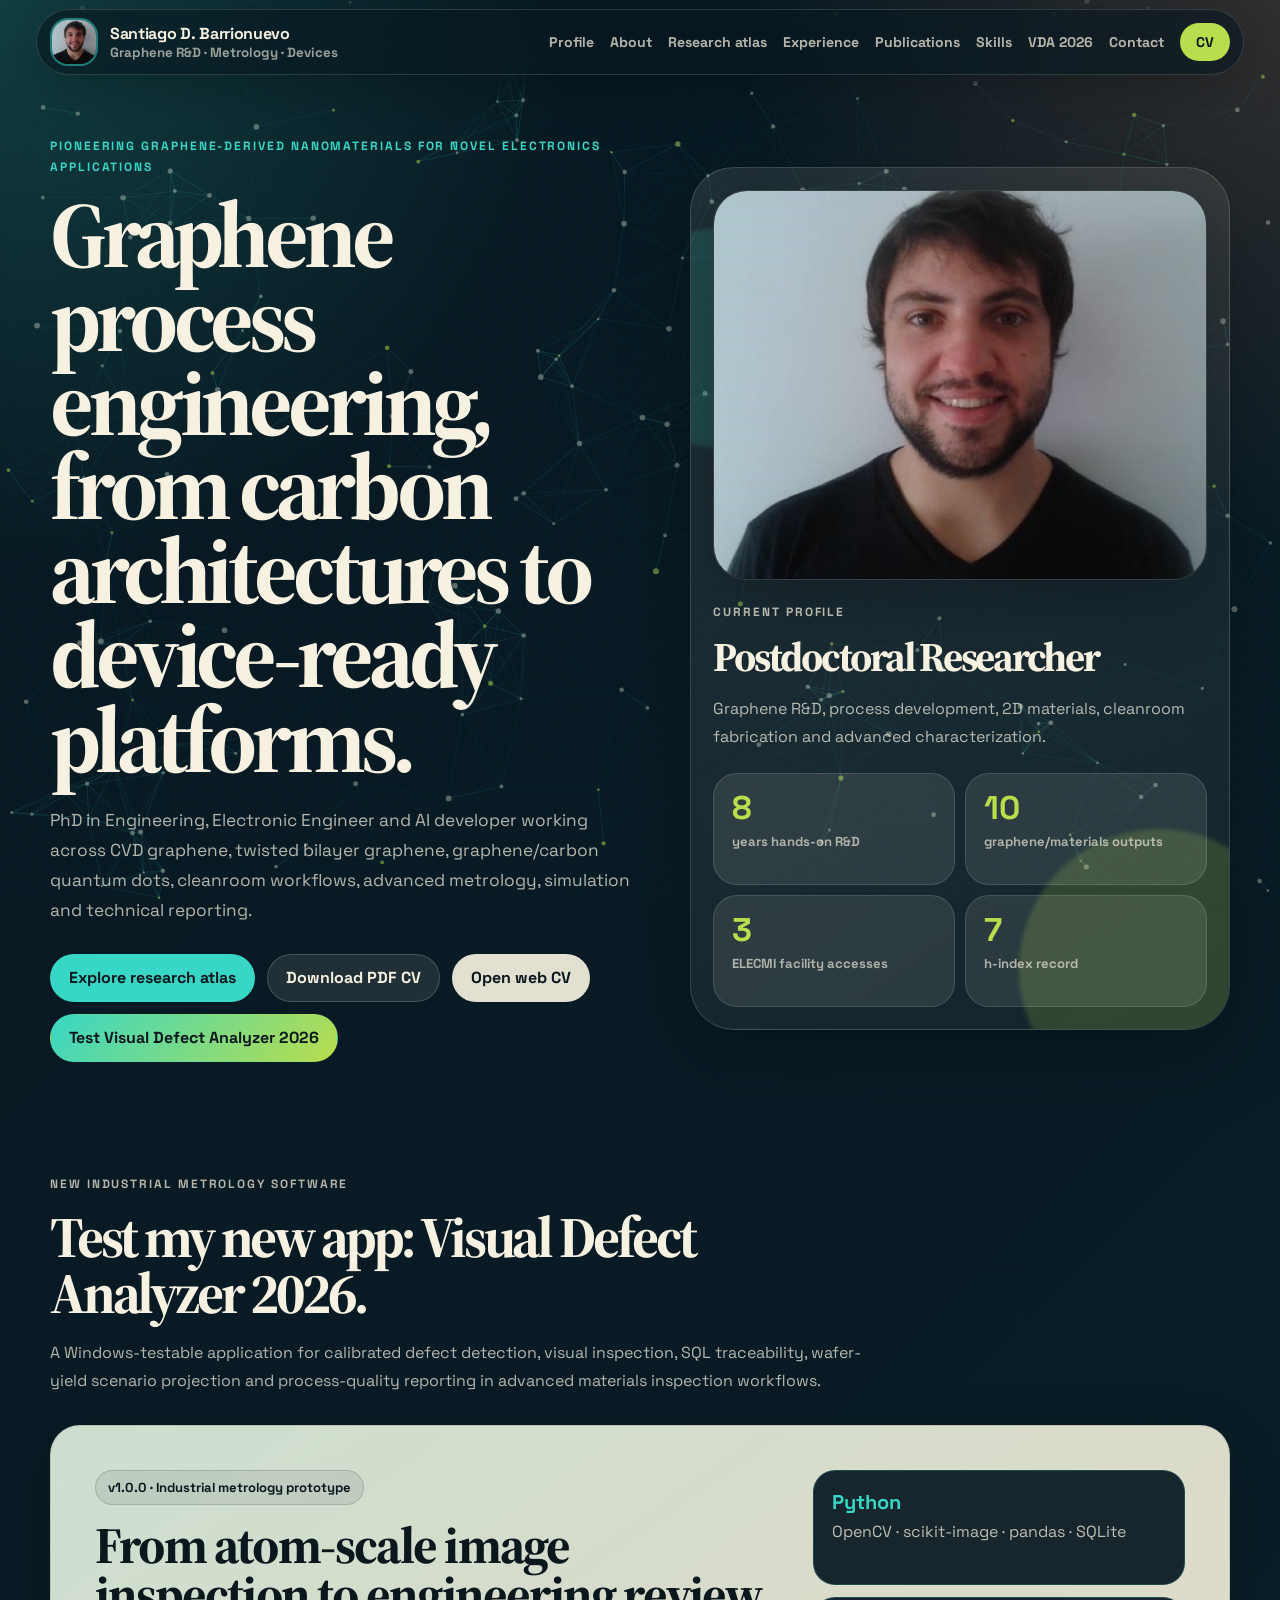
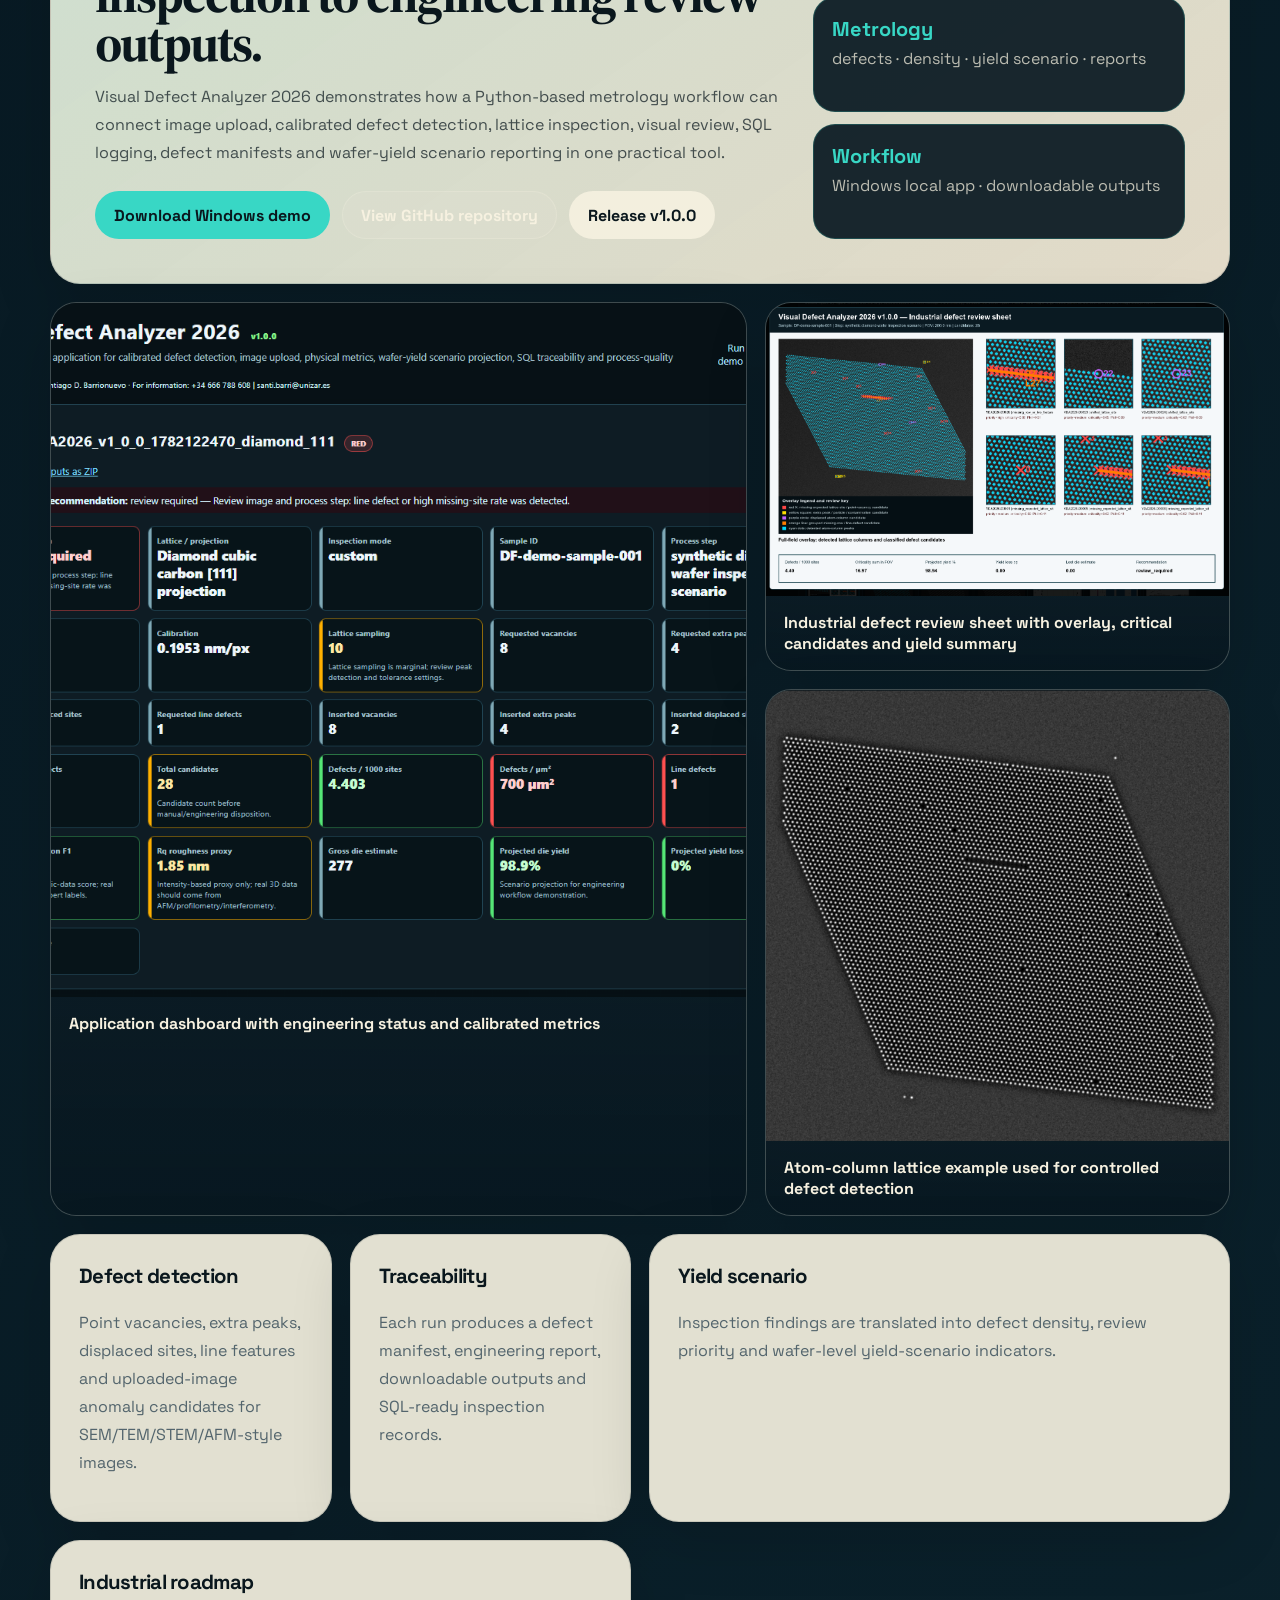
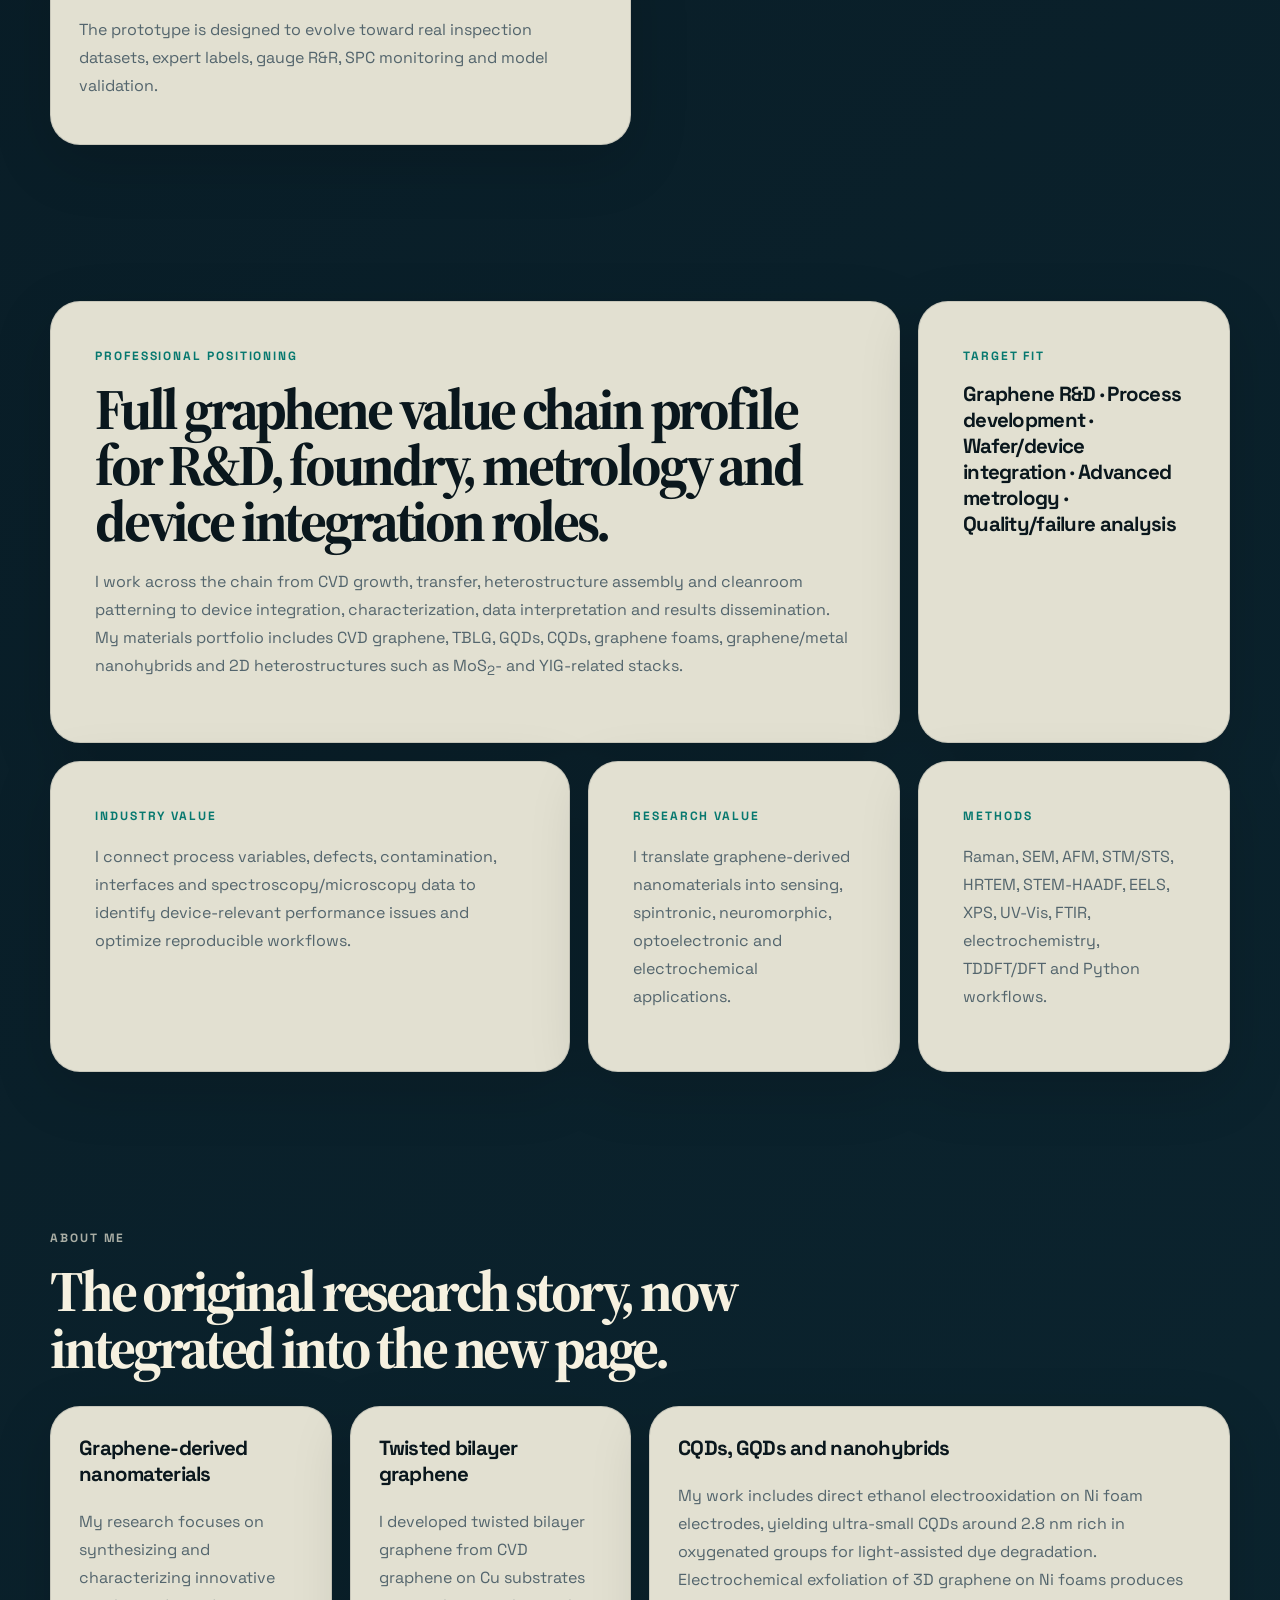
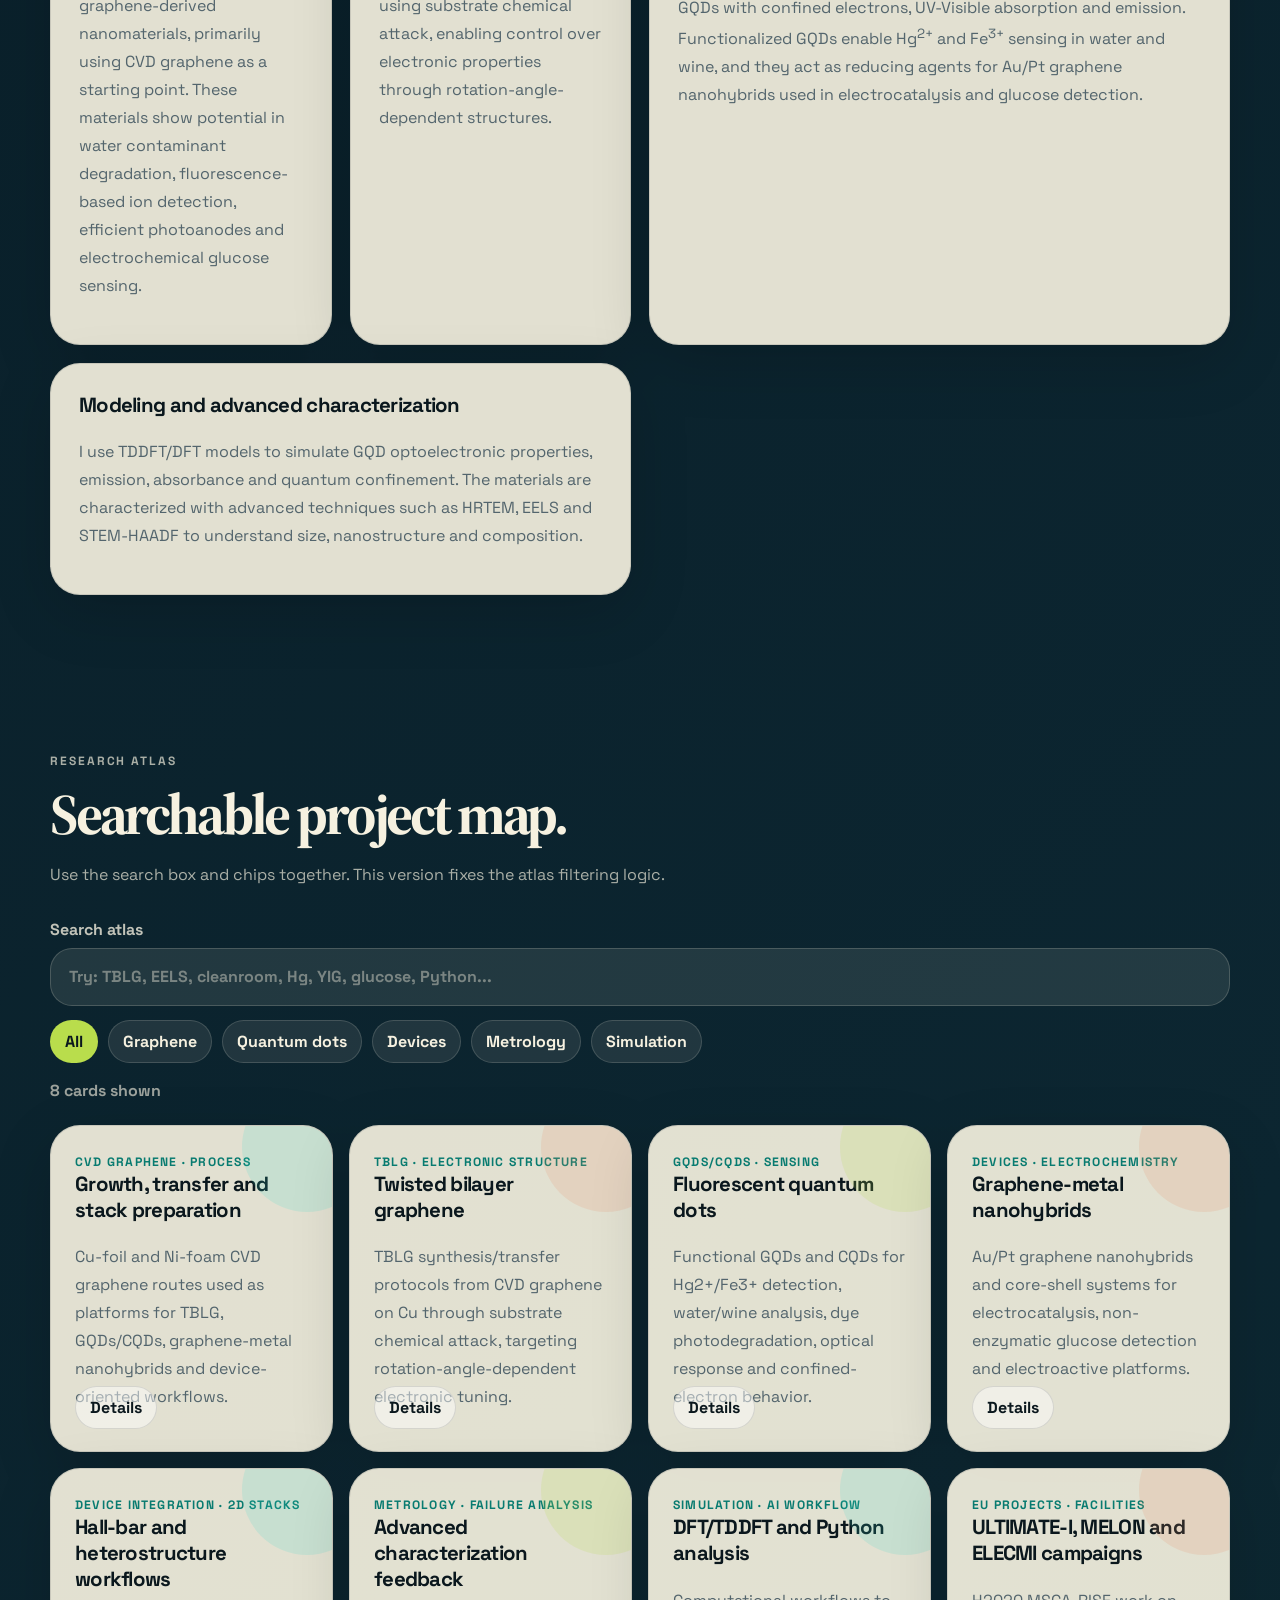
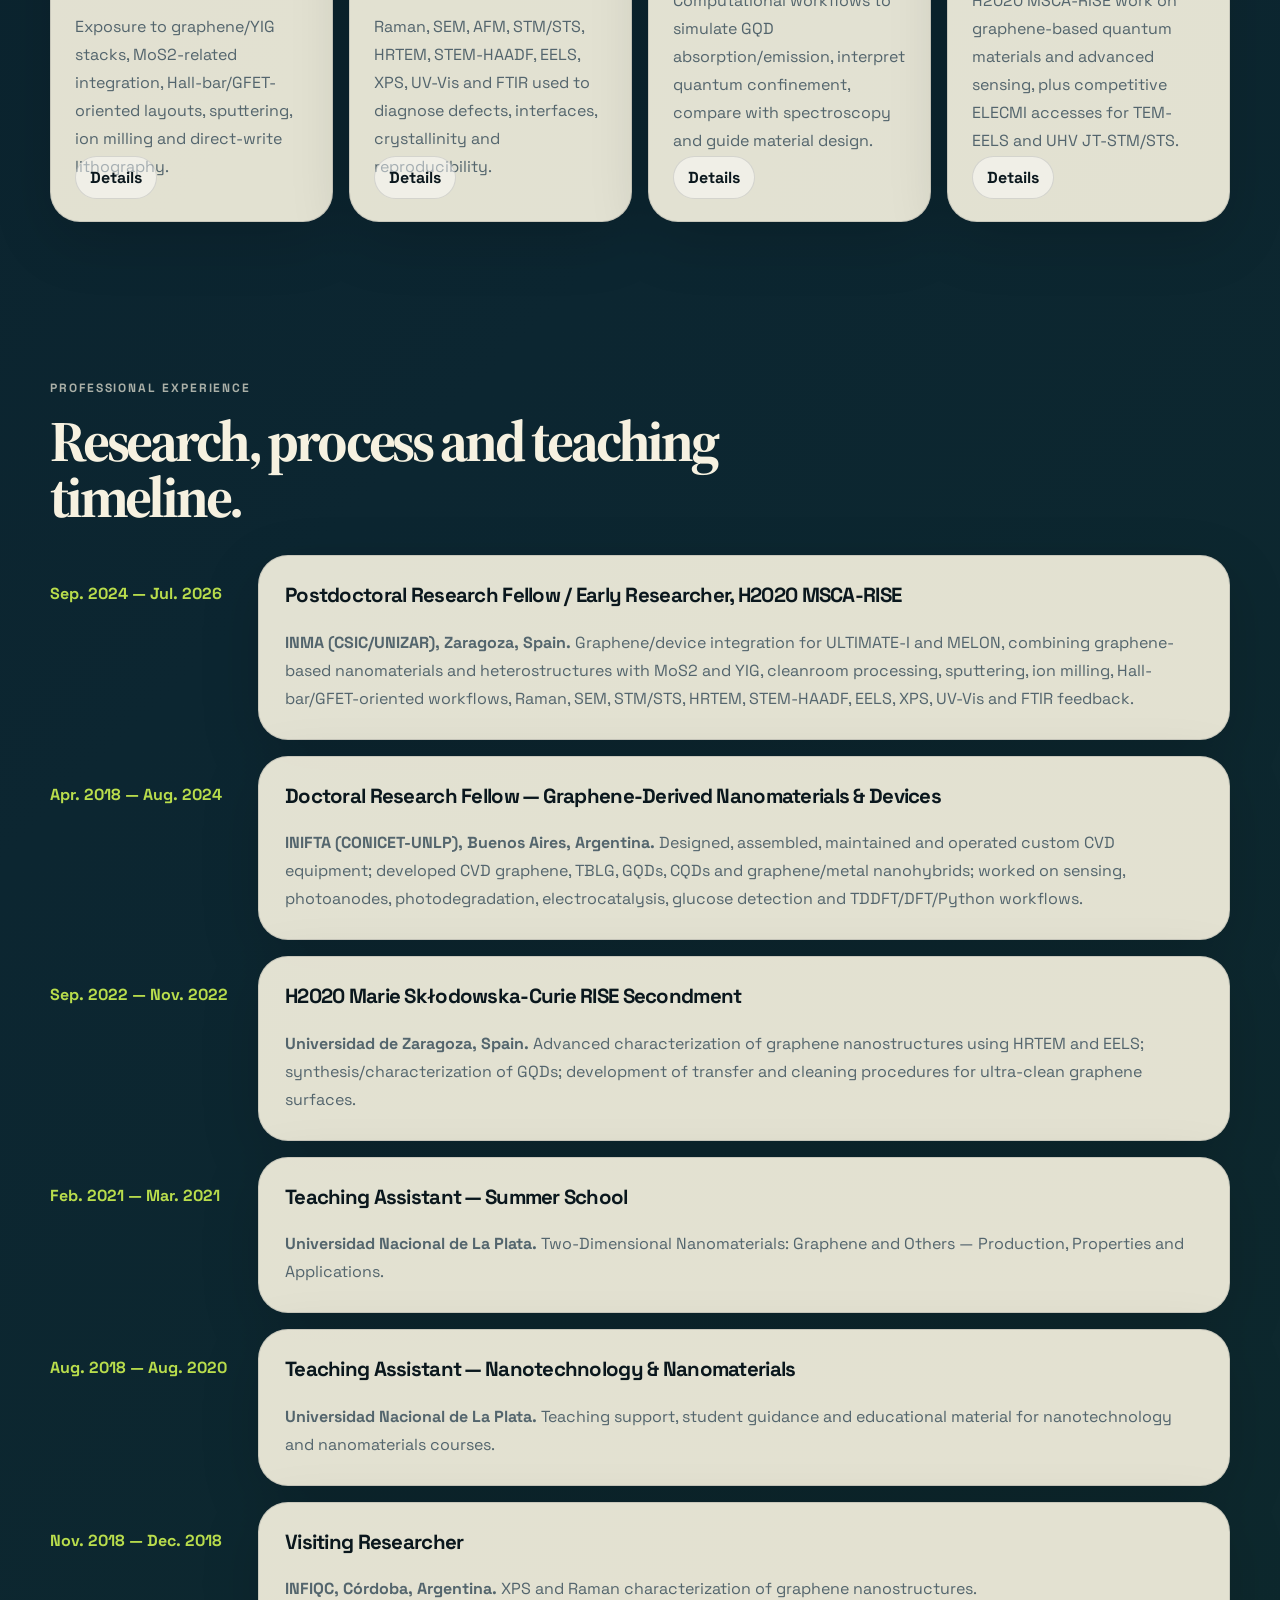
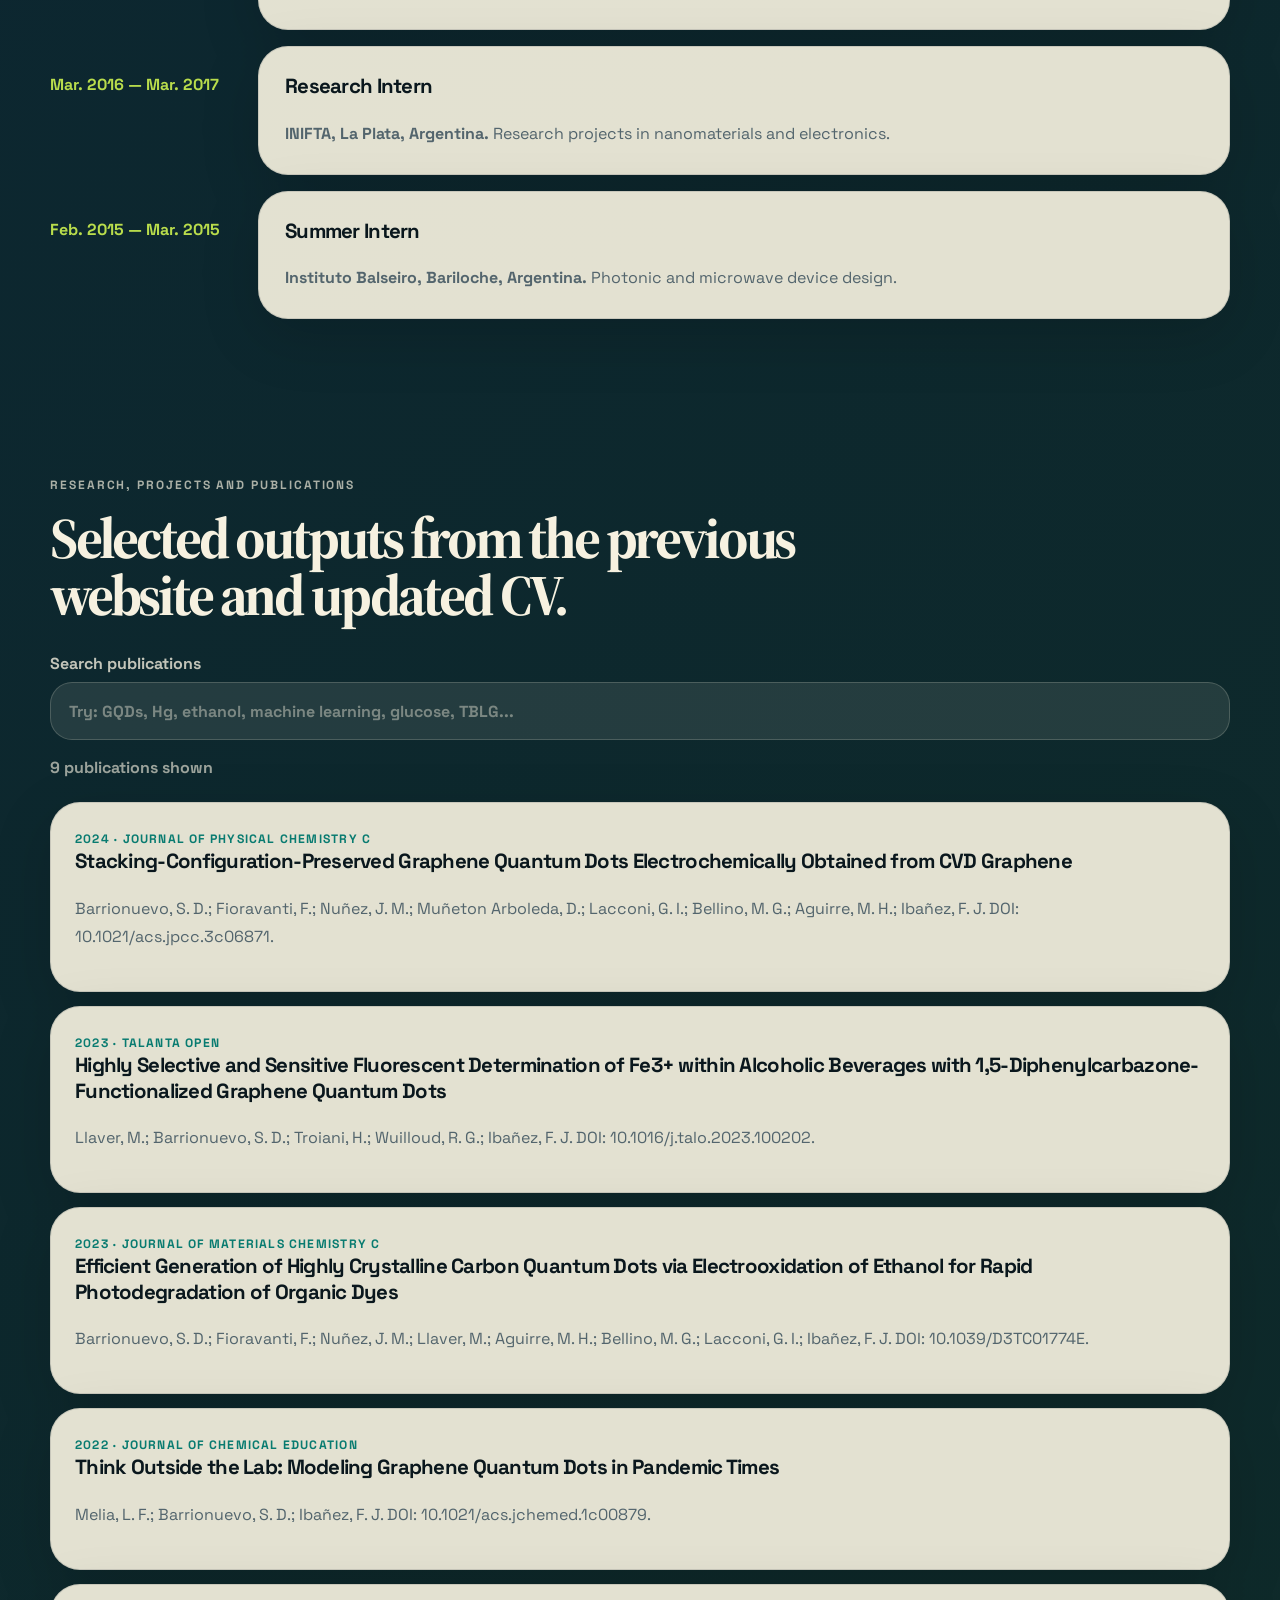
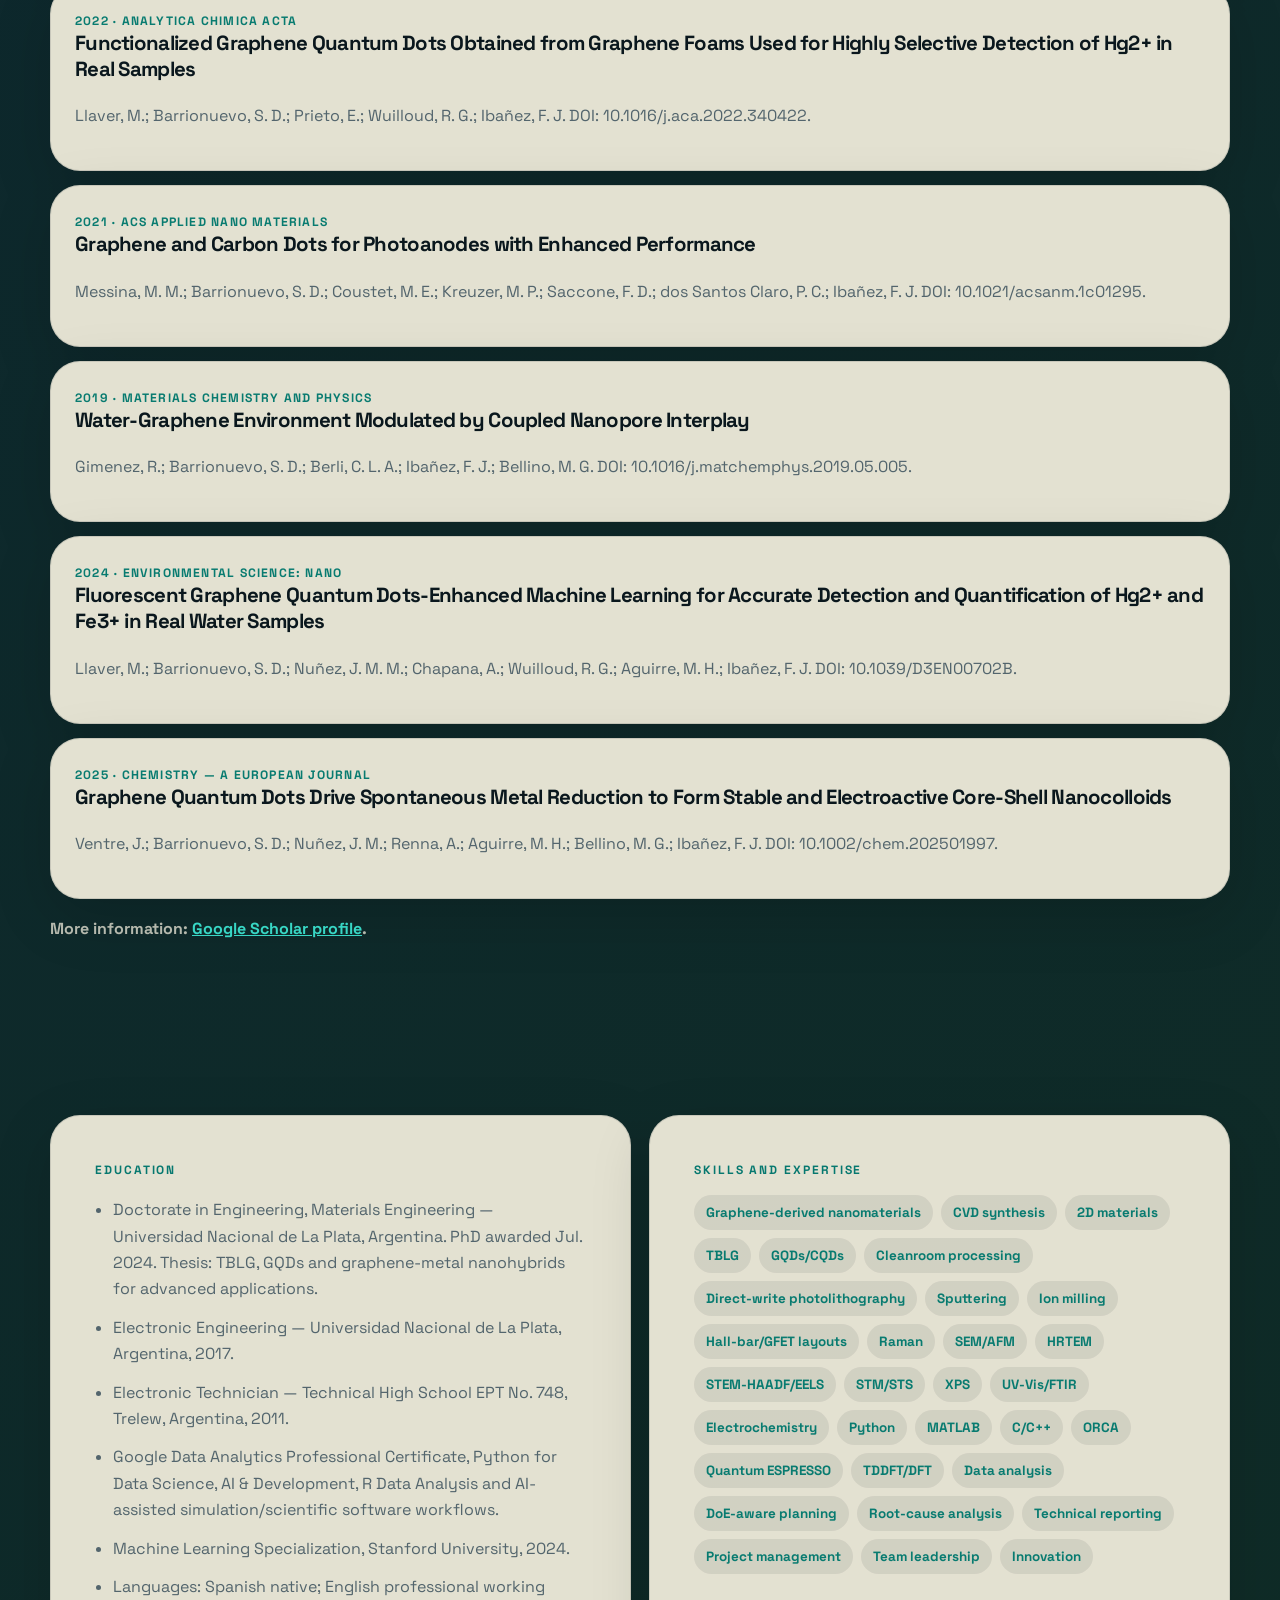
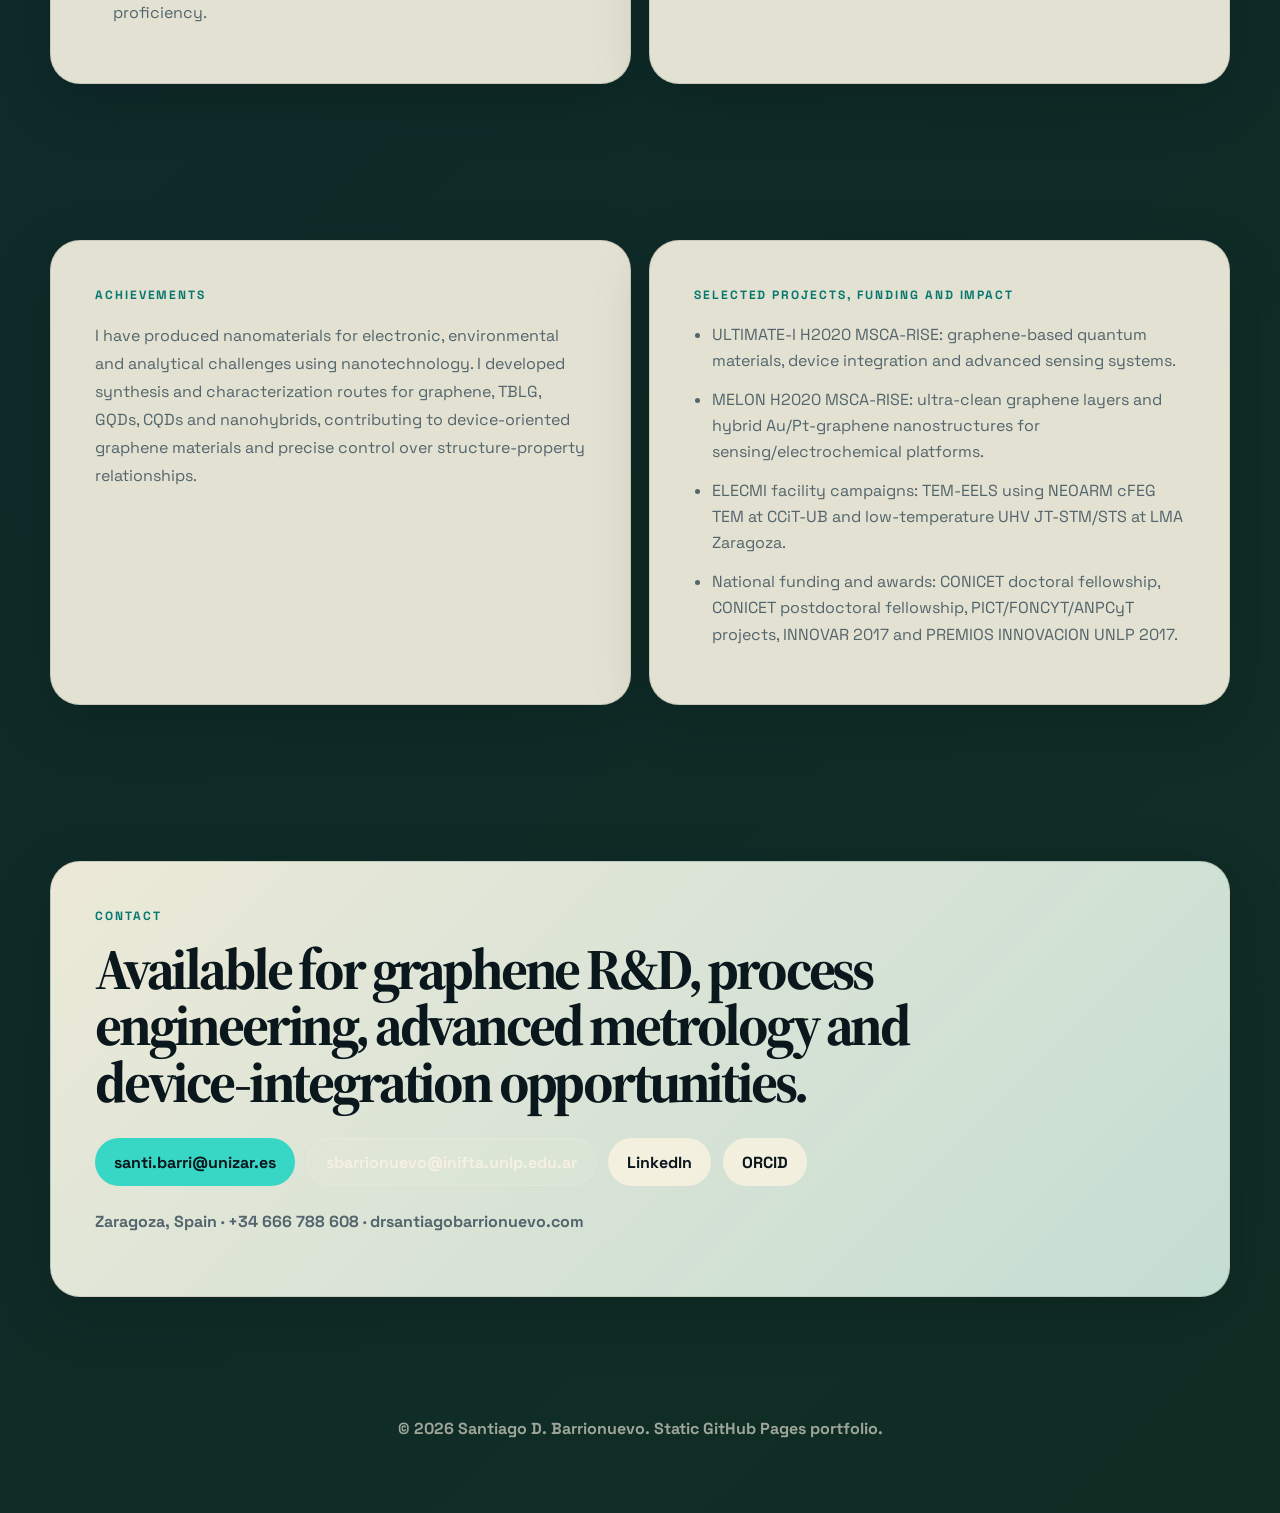
==== commit f56af402: "Update Santiago homepage with Visual Defect Analyzer 2026 section" ====
--- a/index.html
+++ b/index.html
@@ -1,24 +1,20 @@
 <!DOCTYPE html>
 <html lang="en">
 <head>
-  <!-- Build: Santiago Home final ready v8 - cache-busted production -->
   <meta charset="UTF-8" />
   <meta name="viewport" content="width=device-width, initial-scale=1.0" />
-  <meta name="description" content="Santiago D. Barrionuevo — PhD in Engineering, graphene R&D specialist focused on process development, 2D materials, cleanroom device integration and advanced characterization." />
-  <meta name="keywords" content="Santiago Barrionuevo, graphene, CVD graphene, graphene quantum dots, twisted bilayer graphene, 2D materials, cleanroom fabrication, EELS, STM, device integration, process engineering" />
+  <meta name="description" content="Santiago D. Barrionuevo — PhD in Engineering, graphene process engineer, 2D materials researcher, device integration and advanced characterization." />
+  <meta name="keywords" content="Santiago Barrionuevo, graphene, CVD graphene, graphene quantum dots, twisted bilayer graphene, 2D materials, cleanroom, EELS, STM, device integration, defect metrology, Visual Defect Analyzer 2026" />
   <meta name="theme-color" content="#071720" />
   <meta property="og:title" content="Santiago D. Barrionuevo | Graphene Process Engineering & 2D Materials" />
   <meta property="og:description" content="Portfolio of Santiago D. Barrionuevo: graphene R&D, process development, cleanroom/device integration and advanced characterization." />
-  <meta property="og:image" content="https://www.drsantiagobarrionuevo.com/assets/santiago-barrionuevo-profile.png" />
-  <meta property="og:url" content="https://www.drsantiagobarrionuevo.com" />
-  <link rel="canonical" href="https://www.drsantiagobarrionuevo.com" />
-  <link rel="icon" href="assets/favicon.svg" type="image/svg+xml" />
+  <meta property="og:image" content="assets/profile.png" />
   <meta property="og:type" content="website" />
-  <title>Santiago D. Barrionuevo | Graphene R&D, Process Engineering & 2D Materials</title>
+  <title>Santiago D. Barrionuevo | Graphene Process Engineering</title>
   <link rel="preconnect" href="https://fonts.googleapis.com">
   <link rel="preconnect" href="https://fonts.gstatic.com" crossorigin>
   <link href="https://fonts.googleapis.com/css2?family=Space+Grotesk:wght@400;500;600;700&family=Source+Serif+4:opsz,wght@8..60,600;8..60,700;8..60,800&display=swap" rel="stylesheet">
-  <link rel="stylesheet" href="styles.v8.css?v=20260619" />
+  <link rel="stylesheet" href="styles.css" />
 </head>
 <body>
   <canvas id="fieldCanvas" aria-hidden="true"></canvas>
@@ -26,17 +22,18 @@
 
   <header class="site-header" id="top">
     <a class="brand" href="#top" aria-label="Santiago D. Barrionuevo home">
-      <img src="assets/santiago-barrionuevo-profile.png" alt="Portrait of Santiago D. Barrionuevo" />
-      <span><strong>Santiago D. Barrionuevo</strong><small>Graphene R&D · Process · Devices</small></span>
+      <img src="assets/profile.png" alt="Portrait of Santiago D. Barrionuevo" />
+      <span><strong>Santiago D. Barrionuevo</strong><small>Graphene R&D · Metrology · Devices</small></span>
     </a>
     <button class="nav-toggle" aria-label="Open navigation" aria-expanded="false">☰</button>
     <nav class="nav" aria-label="Main navigation">
       <a href="#profile">Profile</a>
-      <a href="#about">About</a>
+      <a href="#legacy-about">About</a>
       <a href="#atlas">Research atlas</a>
       <a href="#experience">Experience</a>
       <a href="#publications">Publications</a>
       <a href="#skills">Skills</a>
+      <a href="#visual-defect-analyzer">VDA 2026</a>
       <a href="#contact">Contact</a>
       <a class="nav-cta" href="cv.html">CV</a>
     </nav>
@@ -46,21 +43,22 @@
     <section class="hero shell">
       <div class="hero-copy reveal">
         <p class="eyebrow">Pioneering graphene-derived nanomaterials for novel electronics applications</p>
-        <h1>Graphene process engineering for 2D materials, advanced metrology and device-ready platforms.</h1>
+        <h1>Graphene process engineering, from carbon architectures to device-ready platforms.</h1>
         <p class="lead">
-          PhD in Engineering and Electronic Engineer working across CVD graphene, twisted bilayer graphene,
-          graphene/carbon quantum dots, cleanroom workflows, advanced metrology, simulation, AI-assisted analysis and technical reporting.
+          PhD in Engineering, Electronic Engineer and AI developer working across CVD graphene, twisted bilayer graphene,
+          graphene/carbon quantum dots, cleanroom workflows, advanced metrology, simulation and technical reporting.
         </p>
         <div class="hero-actions">
           <a class="btn primary" href="#atlas">Explore research atlas</a>
           <a class="btn secondary" href="Santiago_Barrionuevo_CV.pdf" target="_blank" rel="noopener">Download PDF CV</a>
           <a class="btn tertiary" href="cv.html">Open web CV</a>
+          <a class="btn app-btn" href="#visual-defect-analyzer">Test Visual Defect Analyzer 2026</a>
         </div>
       </div>
 
       <aside class="identity-card reveal delay-1" aria-label="Profile summary card">
         <div class="photo-frame">
-          <img src="assets/santiago-barrionuevo-profile.png" alt="Santiago D. Barrionuevo" />
+          <img src="assets/profile.png" alt="Santiago D. Barrionuevo" />
         </div>
         <div class="identity-meta">
           <p class="eyebrow">Current profile</p>
@@ -76,6 +74,74 @@
       </aside>
     </section>
 
+
+    <section class="shell app-launch" id="visual-defect-analyzer">
+      <div class="section-head reveal">
+        <p class="eyebrow">New industrial metrology software</p>
+        <h2>Test my new app: Visual Defect Analyzer 2026.</h2>
+        <p>
+          A Windows-testable application for calibrated defect detection, visual inspection, SQL traceability,
+          wafer-yield scenario projection and process-quality reporting in advanced materials inspection workflows.
+        </p>
+      </div>
+
+      <div class="app-hero-card panel reveal delay-1">
+        <div class="app-copy">
+          <span class="app-badge">v1.0.0 · Industrial metrology prototype</span>
+          <h3>From atom-scale image inspection to engineering review outputs.</h3>
+          <p>
+            Visual Defect Analyzer 2026 demonstrates how a Python-based metrology workflow can connect image upload,
+            calibrated defect detection, lattice inspection, visual review, SQL logging, defect manifests and wafer-yield
+            scenario reporting in one practical tool.
+          </p>
+          <div class="app-action-row">
+            <a class="btn primary" href="https://github.com/SantiagoBLP/visual-defect-analyzer-2026/releases/download/v1.0.0/Visual_Defect_Analyzer_2026_v1.0.0.zip" target="_blank" rel="noopener">Download Windows demo</a>
+            <a class="btn secondary" href="https://github.com/SantiagoBLP/visual-defect-analyzer-2026" target="_blank" rel="noopener">View GitHub repository</a>
+            <a class="btn tertiary" href="https://github.com/SantiagoBLP/visual-defect-analyzer-2026/releases/tag/v1.0.0" target="_blank" rel="noopener">Release v1.0.0</a>
+          </div>
+        </div>
+        <div class="app-metrics">
+          <div><strong>Python</strong><span>OpenCV · scikit-image · pandas · SQLite</span></div>
+          <div><strong>Metrology</strong><span>defects · density · yield scenario · reports</span></div>
+          <div><strong>Workflow</strong><span>Windows local app · downloadable outputs</span></div>
+        </div>
+      </div>
+
+      <div class="app-showcase-grid">
+        <a class="app-showcase main reveal" href="assets/visual-defect-analyzer-2026/vda-dashboard.png" target="_blank" rel="noopener">
+          <img src="assets/visual-defect-analyzer-2026/vda-dashboard.png" alt="Visual Defect Analyzer 2026 application dashboard" />
+          <span>Application dashboard with engineering status and calibrated metrics</span>
+        </a>
+        <a class="app-showcase reveal delay-1" href="assets/visual-defect-analyzer-2026/vda-industrial-review-sheet.png" target="_blank" rel="noopener">
+          <img src="assets/visual-defect-analyzer-2026/vda-industrial-review-sheet.png" alt="Industrial defect review sheet generated by Visual Defect Analyzer 2026" />
+          <span>Industrial defect review sheet with overlay, critical candidates and yield summary</span>
+        </a>
+        <a class="app-showcase reveal delay-2" href="assets/visual-defect-analyzer-2026/vda-atomic-lattice-example.png" target="_blank" rel="noopener">
+          <img src="assets/visual-defect-analyzer-2026/vda-atomic-lattice-example.png" alt="Atomic lattice defect example used in Visual Defect Analyzer 2026" />
+          <span>Atom-column lattice example used for controlled defect detection</span>
+        </a>
+      </div>
+
+      <div class="story-grid app-feature-panels">
+        <article class="panel reveal">
+          <h3>Defect detection</h3>
+          <p>Point vacancies, extra peaks, displaced sites, line features and uploaded-image anomaly candidates for SEM/TEM/STEM/AFM-style images.</p>
+        </article>
+        <article class="panel reveal delay-1">
+          <h3>Traceability</h3>
+          <p>Each run produces a defect manifest, engineering report, downloadable outputs and SQL-ready inspection records.</p>
+        </article>
+        <article class="panel reveal delay-2">
+          <h3>Yield scenario</h3>
+          <p>Inspection findings are translated into defect density, review priority and wafer-level yield-scenario indicators.</p>
+        </article>
+        <article class="panel reveal delay-3">
+          <h3>Industrial roadmap</h3>
+          <p>The prototype is designed to evolve toward real inspection datasets, expert labels, gauge R&amp;R, SPC monitoring and model validation.</p>
+        </article>
+      </div>
+    </section>
+
     <section class="shell profile-grid" id="profile">
       <article class="panel reveal span-2">
         <p class="eyebrow">Professional positioning</p>
@@ -111,10 +177,10 @@
       </article>
     </section>
 
-    <section class="shell" id="about">
+    <section class="shell" id="legacy-about">
       <div class="section-head reveal">
         <p class="eyebrow">About me</p>
-        <h2>From graphene growth to device-ready nanomaterials.</h2>
+        <h2>The original research story, now integrated into the new page.</h2>
       </div>
       <div class="story-grid">
         <article class="panel reveal">
@@ -154,14 +220,13 @@
     <section class="shell" id="atlas">
       <div class="section-head reveal">
         <p class="eyebrow">Research atlas</p>
-        <h2>Explore the research atlas.</h2>
-        <p>Use the search bar to find projects by material, technique, device, facility or keyword. You can also select a topic button to narrow the cards, or choose “All” to reset the view.</p>
+        <h2>Searchable project map.</h2>
+        <p>Use the search box and chips together. This version fixes the atlas filtering logic.</p>
       </div>
       <div class="atlas-tools reveal delay-1">
         <label class="search-wrap" for="atlasSearch">
           <span>Search atlas</span>
-          <input id="atlasSearch" type="search" placeholder="Search: TBLG, EELS, cleanroom, Hg, YIG, glucose, Python..." />
-          <small class="search-help">Start typing to filter the project cards in real time.</small>
+          <input id="atlasSearch" type="search" placeholder="Try: TBLG, EELS, cleanroom, Hg, YIG, glucose, Python..." />
         </label>
         <div class="filter-bar" aria-label="Research atlas filters">
           <button class="filter-chip active" data-filter="all">All</button>
@@ -172,7 +237,6 @@
           <button class="filter-chip" data-filter="simulation">Simulation</button>
         </div>
         <p class="result-count" id="atlasCount">8 cards shown</p>
-        <p class="result-count no-results" id="atlasEmpty" hidden>No matching cards. Try a broader keyword or select “All”.</p>
       </div>
       <div class="atlas-grid" id="projectGrid">
         <article class="atlas-card reveal" data-tags="graphene process cvd transfer cleanroom wet transfer copper ni foam wafer device integration">
@@ -229,7 +293,7 @@
     <section class="shell" id="experience">
       <div class="section-head reveal">
         <p class="eyebrow">Professional experience</p>
-        <h2>Research, process development and teaching timeline.</h2>
+        <h2>Research, process and teaching timeline.</h2>
       </div>
       <div class="timeline">
         <article class="timeline-item reveal">
@@ -294,7 +358,7 @@
     <section class="shell" id="publications">
       <div class="section-head reveal">
         <p class="eyebrow">Research, projects and publications</p>
-        <h2>Selected peer-reviewed outputs and graphene-oriented work.</h2>
+        <h2>Selected outputs from the previous website and updated CV.</h2>
       </div>
       <div class="pub-tools reveal delay-1">
         <label class="search-wrap" for="pubSearch">
@@ -409,7 +473,7 @@
   </main>
 
   <footer class="site-footer">
-    <p>© 2026 Santiago D. Barrionuevo. All rights reserved. Research portfolio, images and written content by Santiago D. Barrionuevo.</p>
+    <p>© 2026 Santiago D. Barrionuevo. Static GitHub Pages portfolio.</p>
   </footer>
 
   <div class="modal" id="infoModal" aria-hidden="true" role="dialog" aria-labelledby="modalTitle">
@@ -421,6 +485,6 @@
     </div>
   </div>
 
-  <script src="script.v8.js?v=20260619"></script>
+  <script src="script.js"></script>
 </body>
 </html>
--- a/styles.css
+++ b/styles.css
@@ -0,0 +1,756 @@
+:root {
+  --bg: #071720;
+  --bg-2: #0c2631;
+  --panel: rgba(246, 241, 224, 0.92);
+  --panel-soft: rgba(246, 241, 224, 0.74);
+  --paper: #f6f1e0;
+  --ink: #0a171d;
+  --muted: #53656d;
+  --line: rgba(246, 241, 224, 0.18);
+  --line-dark: rgba(10, 23, 29, 0.12);
+  --cyan: #38d7c5;
+  --lime: #b9dd4c;
+  --copper: #e78a61;
+  --violet: #9f8cff;
+  --shadow: 0 24px 80px rgba(0, 0, 0, 0.24);
+  --radius: 30px;
+  --max: 1180px;
+}
+
+* { box-sizing: border-box; }
+html { scroll-behavior: smooth; }
+body {
+  margin: 0;
+  min-height: 100vh;
+  font-family: "Space Grotesk", system-ui, -apple-system, BlinkMacSystemFont, "Segoe UI", sans-serif;
+  background:
+    radial-gradient(circle at top left, rgba(56, 215, 197, 0.20), transparent 36rem),
+    radial-gradient(circle at top right, rgba(231, 138, 97, 0.18), transparent 34rem),
+    linear-gradient(135deg, var(--bg), var(--bg-2) 52%, #102d24);
+  color: var(--paper);
+  overflow-x: hidden;
+}
+
+a { color: inherit; }
+#fieldCanvas {
+  position: fixed;
+  inset: 0;
+  width: 100vw;
+  height: 100vh;
+  z-index: 0;
+  opacity: 0.75;
+  pointer-events: none;
+}
+.grain {
+  position: fixed;
+  inset: 0;
+  z-index: 0;
+  opacity: 0.16;
+  pointer-events: none;
+  background-image: url("data:image/svg+xml,%3Csvg viewBox='0 0 220 220' xmlns='http://www.w3.org/2000/svg'%3E%3Cfilter id='n'%3E%3CfeTurbulence type='fractalNoise' baseFrequency='.75' numOctaves='3' stitchTiles='stitch'/%3E%3C/filter%3E%3Crect width='220' height='220' filter='url(%23n)' opacity='.45'/%3E%3C/svg%3E");
+  mix-blend-mode: soft-light;
+}
+
+.site-header {
+  position: sticky;
+  top: 0;
+  z-index: 40;
+  max-width: calc(var(--max) + 64px);
+  margin: 0 auto;
+  padding: 18px 32px;
+  display: flex;
+  justify-content: space-between;
+  align-items: center;
+  backdrop-filter: blur(18px);
+}
+.site-header::before {
+  content: "";
+  position: absolute;
+  inset: 9px 18px;
+  z-index: -1;
+  border: 1px solid rgba(246, 241, 224, 0.15);
+  border-radius: 999px;
+  background: rgba(7, 23, 32, 0.62);
+  box-shadow: 0 16px 52px rgba(0,0,0,.22);
+}
+.brand {
+  display: inline-flex;
+  gap: 12px;
+  align-items: center;
+  text-decoration: none;
+  min-width: 0;
+}
+.brand img {
+  width: 48px;
+  height: 48px;
+  border-radius: 18px;
+  object-fit: cover;
+  border: 2px solid rgba(56, 215, 197, .5);
+}
+.brand span { display: grid; min-width: 0; }
+.brand strong { font-weight: 800; letter-spacing: -0.02em; white-space: nowrap; }
+.brand small { color: rgba(246,241,224,.62); font-weight: 700; white-space: nowrap; }
+.nav {
+  display: flex;
+  align-items: center;
+  gap: 16px;
+  font-size: .88rem;
+  font-weight: 800;
+}
+.nav a {
+  text-decoration: none;
+  color: rgba(246,241,224,.72);
+}
+.nav a:hover { color: var(--cyan); }
+.nav-cta {
+  padding: 10px 16px;
+  border-radius: 999px;
+  color: var(--ink) !important;
+  background: var(--lime);
+}
+.nav-toggle {
+  display: none;
+  border: 1px solid rgba(246,241,224,.2);
+  color: var(--paper);
+  background: rgba(255,255,255,.06);
+  border-radius: 14px;
+  padding: 10px 12px;
+  font-size: 1.1rem;
+}
+
+.shell {
+  position: relative;
+  z-index: 1;
+  width: min(var(--max), calc(100% - 44px));
+  margin: 0 auto;
+  padding: 78px 0;
+}
+.hero {
+  min-height: calc(100vh - 90px);
+  display: grid;
+  grid-template-columns: minmax(0, 1.05fr) minmax(320px, .95fr);
+  gap: 44px;
+  align-items: center;
+  padding-top: 52px;
+}
+.eyebrow {
+  margin: 0 0 14px;
+  text-transform: uppercase;
+  letter-spacing: .16em;
+  font-size: .75rem;
+  font-weight: 900;
+  color: var(--cyan);
+}
+h1, h2, h3 { margin-top: 0; }
+h1, h2 {
+  font-family: "Source Serif 4", Georgia, serif;
+  letter-spacing: -0.055em;
+}
+h1 {
+  max-width: 880px;
+  font-size: clamp(3rem, 7.3vw, 6.7rem);
+  line-height: .9;
+  margin-bottom: 24px;
+}
+h2 {
+  font-size: clamp(2rem, 4.5vw, 4.5rem);
+  line-height: .98;
+  margin-bottom: 18px;
+}
+h3 { font-size: 1.28rem; letter-spacing: -0.035em; }
+p { line-height: 1.75; }
+.lead {
+  max-width: 760px;
+  color: rgba(246,241,224,.72);
+  font-size: 1.08rem;
+}
+.hero-actions, .contact-actions {
+  display: flex;
+  gap: 12px;
+  flex-wrap: wrap;
+  margin-top: 28px;
+}
+.btn {
+  display: inline-flex;
+  align-items: center;
+  justify-content: center;
+  min-height: 48px;
+  padding: 0 18px;
+  border-radius: 999px;
+  border: 1px solid rgba(246,241,224,.18);
+  text-decoration: none;
+  font-weight: 900;
+  transition: transform .18s ease, box-shadow .18s ease, background .18s ease;
+}
+.btn:hover { transform: translateY(-2px); box-shadow: 0 14px 30px rgba(0,0,0,.20); }
+.btn.primary { background: var(--cyan); color: var(--ink); border-color: transparent; }
+.btn.secondary { background: rgba(246,241,224,.10); color: var(--paper); }
+.btn.tertiary { background: var(--panel); color: var(--ink); border-color: transparent; }
+.btn.full { width: 100%; }
+
+.identity-card {
+  position: relative;
+  min-height: 640px;
+  border: 1px solid rgba(246,241,224,.16);
+  background: linear-gradient(145deg, rgba(246,241,224,.10), rgba(246,241,224,.045));
+  border-radius: 44px;
+  padding: 22px;
+  box-shadow: var(--shadow);
+  overflow: hidden;
+}
+.identity-card::before,
+.identity-card::after {
+  content: "";
+  position: absolute;
+  border-radius: 999px;
+  filter: blur(2px);
+  pointer-events: none;
+}
+.identity-card::before {
+  inset: auto -70px -80px auto;
+  width: 280px;
+  height: 280px;
+  background: rgba(185, 221, 76, .18);
+}
+.identity-card::after {
+  left: -80px;
+  top: 60px;
+  width: 220px;
+  height: 220px;
+  background: rgba(56, 215, 197, .17);
+}
+.photo-frame {
+  position: relative;
+  z-index: 2;
+  overflow: hidden;
+  border-radius: 34px;
+  border: 1px solid rgba(246,241,224,.18);
+  background: var(--ink);
+  box-shadow: 0 20px 70px rgba(0,0,0,.25);
+}
+.photo-frame img {
+  width: 100%;
+  height: 100%;
+  object-fit: cover;
+  display: block;
+}
+.identity-card .photo-frame { height: 390px; }
+.photo-frame.small {
+  width: 142px;
+  height: 142px;
+  margin-bottom: 20px;
+}
+.identity-meta {
+  position: relative;
+  z-index: 2;
+  margin-top: 22px;
+}
+.identity-meta h2 { font-size: clamp(2rem, 3.2vw, 3.2rem); }
+.identity-meta p { color: rgba(246,241,224,.72); }
+.metric-grid {
+  position: relative;
+  z-index: 2;
+  display: grid;
+  grid-template-columns: repeat(2, 1fr);
+  gap: 10px;
+  margin-top: 22px;
+}
+.metric-grid div {
+  min-height: 112px;
+  padding: 18px;
+  border-radius: 24px;
+  background: rgba(246,241,224,.10);
+  border: 1px solid rgba(246,241,224,.14);
+}
+.metric-grid strong {
+  display: block;
+  font-size: 2.05rem;
+  color: var(--lime);
+  line-height: 1;
+}
+.metric-grid span {
+  display: block;
+  margin-top: 8px;
+  color: rgba(246,241,224,.65);
+  font-size: .82rem;
+  font-weight: 800;
+}
+
+.section-head {
+  max-width: 840px;
+  margin-bottom: 30px;
+}
+.section-head p { color: rgba(246,241,224,.68); }
+.profile-grid, .story-grid, .grid-2 {
+  display: grid;
+  grid-template-columns: repeat(2, minmax(0, 1fr));
+  gap: 18px;
+}
+.profile-grid { grid-template-columns: 1.25fr .75fr .75fr; }
+.span-2 { grid-column: span 2; }
+.panel,
+.atlas-card,
+.pub-item,
+.contact-card,
+.cv-block,
+.cv-sidebar {
+  border: 1px solid var(--line-dark);
+  border-radius: var(--radius);
+  background: var(--panel);
+  color: var(--ink);
+  box-shadow: 0 18px 60px rgba(0,0,0,.15);
+}
+.panel, .contact-card, .cv-block, .cv-sidebar { padding: clamp(24px, 4vw, 44px); }
+.panel .eyebrow,
+.contact-card .eyebrow,
+.cv-block .eyebrow,
+.cv-sidebar .eyebrow { color: #06786f; }
+.panel p,
+.panel li,
+.contact-note,
+.cv-block p,
+.cv-block li,
+.cv-sidebar p { color: var(--muted); }
+.compact-panel h3 { margin-bottom: 0; }
+.clean-list { padding-left: 1.1rem; margin-bottom: 0; }
+.clean-list li { margin-bottom: 12px; line-height: 1.65; }
+.story-grid { grid-template-columns: repeat(4, 1fr); }
+.story-grid .panel { padding: 28px; }
+.story-grid .panel:nth-child(3) { grid-column: span 2; }
+.story-grid .panel:nth-child(4) { grid-column: span 2; }
+
+.atlas-tools, .pub-tools {
+  display: grid;
+  gap: 14px;
+  margin-bottom: 20px;
+}
+.search-wrap {
+  display: grid;
+  gap: 8px;
+  font-weight: 900;
+  color: rgba(246,241,224,.78);
+}
+.search-wrap input {
+  width: 100%;
+  min-height: 58px;
+  border: 1px solid rgba(246,241,224,.18);
+  border-radius: 22px;
+  background: rgba(246,241,224,.10);
+  color: var(--paper);
+  padding: 0 18px;
+  font: inherit;
+  outline-color: var(--cyan);
+}
+.search-wrap input::placeholder { color: rgba(246,241,224,.42); }
+.filter-bar { display: flex; gap: 10px; flex-wrap: wrap; }
+.filter-chip,
+.open-card,
+.modal-close {
+  border: 1px solid var(--line-dark);
+  background: rgba(255,255,255,.48);
+  color: var(--ink);
+  border-radius: 999px;
+  padding: 10px 14px;
+  font: inherit;
+  font-weight: 900;
+  cursor: pointer;
+  transition: transform .15s ease, background .15s ease, color .15s ease;
+}
+.filter-chip {
+  border-color: rgba(246,241,224,.16);
+  color: var(--paper);
+  background: rgba(246,241,224,.09);
+}
+.filter-chip:hover, .open-card:hover { transform: translateY(-1px); }
+.filter-chip.active { background: var(--lime); color: var(--ink); border-color: transparent; }
+.result-count { margin: 0; color: rgba(246,241,224,.62); font-weight: 900; }
+.atlas-grid {
+  display: grid;
+  grid-template-columns: repeat(4, 1fr);
+  gap: 16px;
+}
+.atlas-card {
+  position: relative;
+  padding: 24px;
+  min-height: 320px;
+  overflow: hidden;
+  transition: opacity .2s ease, transform .2s ease, filter .2s ease;
+}
+.atlas-card::before {
+  content: "";
+  position: absolute;
+  right: -40px;
+  top: -44px;
+  width: 130px;
+  height: 130px;
+  border-radius: 999px;
+  background: rgba(56, 215, 197, .16);
+}
+.atlas-card:nth-child(2n)::before { background: rgba(231, 138, 97, .16); }
+.atlas-card:nth-child(3n)::before { background: rgba(185, 221, 76, .18); }
+.atlas-card:hover { transform: translateY(-5px); }
+.atlas-card.hidden { display: none; }
+.atlas-card span,
+.pub-item span {
+  color: #087b70;
+  font-size: .76rem;
+  text-transform: uppercase;
+  letter-spacing: .1em;
+  font-weight: 900;
+}
+.atlas-card p,
+.pub-item p { color: var(--muted); }
+.open-card {
+  position: absolute;
+  left: 24px;
+  bottom: 22px;
+}
+
+.timeline { display: grid; gap: 16px; }
+.timeline-item {
+  display: grid;
+  grid-template-columns: 180px 1fr;
+  gap: 28px;
+  align-items: start;
+}
+.timeline-item time {
+  display: block;
+  color: var(--lime);
+  font-weight: 900;
+  padding-top: 28px;
+}
+.timeline-item div {
+  border: 1px solid var(--line-dark);
+  border-radius: var(--radius);
+  background: var(--panel);
+  color: var(--ink);
+  padding: 26px;
+  box-shadow: 0 18px 60px rgba(0,0,0,.15);
+}
+.timeline-item p { color: var(--muted); margin-bottom: 0; }
+
+.pub-list { display: grid; gap: 14px; }
+.pub-item {
+  padding: 24px;
+  transition: transform .18s ease;
+}
+.pub-item:hover { transform: translateX(4px); }
+.pub-item.hidden { display: none; }
+.scholar-link { color: rgba(246,241,224,.72); font-weight: 800; }
+.scholar-link a { color: var(--cyan); }
+.skill-cloud {
+  display: flex;
+  gap: 8px;
+  flex-wrap: wrap;
+}
+.skill-cloud span {
+  padding: 9px 12px;
+  border-radius: 999px;
+  background: rgba(7, 23, 32, .08);
+  color: #087b70;
+  font-weight: 900;
+  font-size: .84rem;
+}
+.skill-cloud.compact { margin-top: 18px; }
+.contact-card {
+  background: linear-gradient(135deg, rgba(246,241,224,.96), rgba(212, 237, 226, .92));
+}
+.contact-card h2 { max-width: 900px; }
+.contact-note { margin-top: 22px; font-weight: 800; }
+.site-footer {
+  position: relative;
+  z-index: 1;
+  padding: 24px 22px 54px;
+  text-align: center;
+  color: rgba(246,241,224,.62);
+  font-weight: 800;
+}
+
+.modal {
+  position: fixed;
+  inset: 0;
+  z-index: 80;
+  display: none;
+  align-items: center;
+  justify-content: center;
+  padding: 22px;
+}
+.modal.is-open { display: flex; }
+.modal-backdrop {
+  position: absolute;
+  inset: 0;
+  background: rgba(0,0,0,.62);
+  backdrop-filter: blur(8px);
+}
+.modal-panel {
+  position: relative;
+  width: min(640px, 100%);
+  border-radius: 28px;
+  background: var(--paper);
+  color: var(--ink);
+  padding: 34px;
+  box-shadow: var(--shadow);
+}
+.modal-panel p { color: var(--muted); }
+.modal-close {
+  position: absolute;
+  top: 14px;
+  right: 14px;
+  width: 40px;
+  height: 40px;
+  padding: 0;
+  font-size: 1.5rem;
+}
+
+.cv-body { background: linear-gradient(135deg, var(--bg), #0d2d39); }
+.cv-shell {
+  position: relative;
+  z-index: 1;
+  width: min(1240px, calc(100% - 44px));
+  margin: 58px auto 90px;
+  display: grid;
+  grid-template-columns: 340px minmax(0, 1fr);
+  gap: 22px;
+}
+.cv-sidebar {
+  position: sticky;
+  top: 110px;
+  align-self: start;
+}
+.cv-sidebar h1 {
+  font-size: 2.45rem;
+  line-height: .95;
+  margin-bottom: 12px;
+}
+.cv-contact {
+  display: grid;
+  gap: 9px;
+  padding: 0;
+  margin: 24px 0;
+  list-style: none;
+  color: var(--muted);
+  font-weight: 800;
+}
+.cv-contact a { color: #087b70; }
+.cv-main { display: grid; gap: 16px; }
+.cv-block h2 { font-size: clamp(1.85rem, 3.3vw, 3.25rem); }
+.cv-role + .cv-role { margin-top: 26px; }
+.cv-meta { color: #087b70 !important; font-weight: 900; margin-top: -8px; }
+.skill-grid {
+  display: grid;
+  grid-template-columns: repeat(2, 1fr);
+  gap: 14px;
+}
+.skill-grid > div {
+  border: 1px solid var(--line-dark);
+  border-radius: 22px;
+  padding: 18px;
+  background: rgba(255,255,255,.48);
+}
+.skill-grid p { margin-bottom: 0; }
+
+.reveal {
+  opacity: 0;
+  transform: translateY(22px);
+  transition: opacity .7s ease, transform .7s ease;
+}
+.reveal.visible { opacity: 1; transform: translateY(0); }
+.delay-1 { transition-delay: .1s; }
+.delay-2 { transition-delay: .2s; }
+.delay-3 { transition-delay: .3s; }
+
+@media (max-width: 1120px) {
+  .hero { grid-template-columns: 1fr; }
+  .identity-card { min-height: auto; }
+  .identity-card .photo-frame { height: 440px; }
+  .profile-grid { grid-template-columns: 1fr 1fr; }
+  .span-2 { grid-column: span 2; }
+  .atlas-grid { grid-template-columns: repeat(2, 1fr); }
+  .story-grid { grid-template-columns: repeat(2, 1fr); }
+  .cv-shell { grid-template-columns: 1fr; }
+  .cv-sidebar { position: relative; top: auto; }
+}
+
+@media (max-width: 820px) {
+  .site-header { padding: 14px 18px; }
+  .site-header::before { inset: 8px 10px; border-radius: 26px; }
+  .brand strong { max-width: 185px; overflow: hidden; text-overflow: ellipsis; }
+  .brand small { display: none; }
+  .nav-toggle { display: inline-flex; }
+  .nav {
+    position: absolute;
+    top: 78px;
+    left: 18px;
+    right: 18px;
+    display: none;
+    flex-direction: column;
+    align-items: stretch;
+    gap: 6px;
+    padding: 16px;
+    background: rgba(7, 23, 32, .96);
+    border: 1px solid rgba(246,241,224,.16);
+    border-radius: 24px;
+    box-shadow: var(--shadow);
+  }
+  .nav.open { display: flex; }
+  .nav a { padding: 10px 12px; }
+  .shell { width: min(100% - 28px, var(--max)); padding: 54px 0; }
+  .hero { min-height: auto; padding-top: 40px; }
+  h1 { font-size: clamp(2.7rem, 14vw, 4.4rem); }
+  h2 { font-size: clamp(2rem, 10vw, 3.3rem); }
+  .hero-actions, .contact-actions { flex-direction: column; }
+  .btn { width: 100%; }
+  .identity-card .photo-frame { height: 360px; }
+  .metric-grid,
+  .profile-grid,
+  .story-grid,
+  .grid-2,
+  .atlas-grid,
+  .skill-grid { grid-template-columns: 1fr; }
+  .span-2,
+  .story-grid .panel:nth-child(3),
+  .story-grid .panel:nth-child(4) { grid-column: auto; }
+  .timeline-item { grid-template-columns: 1fr; gap: 8px; }
+  .timeline-item time { padding-top: 0; }
+  .cv-shell { width: min(100% - 28px, 1240px); margin-top: 36px; }
+  .photo-frame.small { width: 118px; height: 118px; }
+}
+
+@media (max-width: 460px) {
+  .brand img { width: 42px; height: 42px; border-radius: 15px; }
+  .brand strong { max-width: 150px; }
+  .identity-card { padding: 14px; border-radius: 30px; }
+  .identity-card .photo-frame { height: 310px; border-radius: 24px; }
+  .panel, .contact-card, .cv-block, .cv-sidebar, .timeline-item div, .pub-item, .atlas-card { border-radius: 22px; padding: 22px; }
+  .atlas-card { min-height: 300px; }
+}
+
+@media (prefers-reduced-motion: reduce) {
+  * { animation: none !important; transition: none !important; scroll-behavior: auto !important; }
+  .reveal { opacity: 1; transform: none; }
+  #fieldCanvas { display: none; }
+}
+
+
+/* Visual Defect Analyzer 2026 spotlight */
+.app-btn {
+  background: linear-gradient(135deg, var(--cyan), var(--lime));
+  color: var(--ink) !important;
+  border-color: transparent !important;
+}
+.app-launch {
+  padding-top: 34px;
+}
+.app-launch .section-head p {
+  max-width: 860px;
+  color: rgba(246,241,224,.72);
+}
+.app-hero-card {
+  display: grid;
+  grid-template-columns: minmax(0, 1.3fr) minmax(260px, .7fr);
+  gap: 28px;
+  align-items: stretch;
+  background:
+    linear-gradient(145deg, rgba(56,215,197,.12), rgba(231,138,97,.08)),
+    rgba(246,241,224,.92);
+  overflow: hidden;
+}
+.app-badge {
+  display: inline-flex;
+  width: fit-content;
+  padding: 8px 12px;
+  border-radius: 999px;
+  background: rgba(7,23,32,.08);
+  border: 1px solid rgba(10,23,29,.16);
+  color: var(--ink);
+  font-size: .82rem;
+  font-weight: 900;
+  margin-bottom: 16px;
+}
+.app-copy h3 {
+  font-family: "Source Serif 4", Georgia, serif;
+  font-size: clamp(2rem, 4vw, 4rem);
+  line-height: .95;
+  margin-bottom: 16px;
+}
+.app-copy p {
+  color: rgba(10,23,29,.72);
+  max-width: 780px;
+}
+.app-action-row {
+  display: flex;
+  flex-wrap: wrap;
+  gap: 12px;
+  margin-top: 24px;
+}
+.app-metrics {
+  display: grid;
+  gap: 12px;
+}
+.app-metrics div {
+  border-radius: 22px;
+  padding: 18px;
+  background: rgba(7,23,32,.92);
+  color: var(--paper);
+  border: 1px solid rgba(56,215,197,.22);
+}
+.app-metrics strong {
+  display: block;
+  font-size: 1.25rem;
+  color: var(--cyan);
+  margin-bottom: 5px;
+}
+.app-metrics span {
+  color: rgba(246,241,224,.74);
+  line-height: 1.5;
+}
+.app-showcase-grid {
+  display: grid;
+  grid-template-columns: 1.2fr .8fr;
+  gap: 18px;
+  margin-top: 18px;
+}
+.app-showcase {
+  display: grid;
+  text-decoration: none;
+  overflow: hidden;
+  border-radius: 26px;
+  border: 1px solid rgba(246,241,224,.16);
+  background: rgba(246,241,224,.08);
+  box-shadow: 0 22px 60px rgba(0,0,0,.16);
+  min-height: 250px;
+}
+.app-showcase.main {
+  grid-row: span 2;
+}
+.app-showcase img {
+  width: 100%;
+  height: 100%;
+  min-height: 260px;
+  object-fit: cover;
+  display: block;
+  transition: transform .35s ease, filter .35s ease;
+}
+.app-showcase:hover img {
+  transform: scale(1.035);
+  filter: saturate(1.08) contrast(1.03);
+}
+.app-showcase span {
+  padding: 16px 18px;
+  font-weight: 900;
+  color: var(--paper);
+  background: linear-gradient(180deg, rgba(7,23,32,.82), rgba(7,23,32,.96));
+}
+.app-feature-panels {
+  margin-top: 18px;
+}
+
+@media (max-width: 900px) {
+  .app-hero-card,
+  .app-showcase-grid {
+    grid-template-columns: 1fr;
+  }
+  .app-showcase.main {
+    grid-row: auto;
+  }
+}
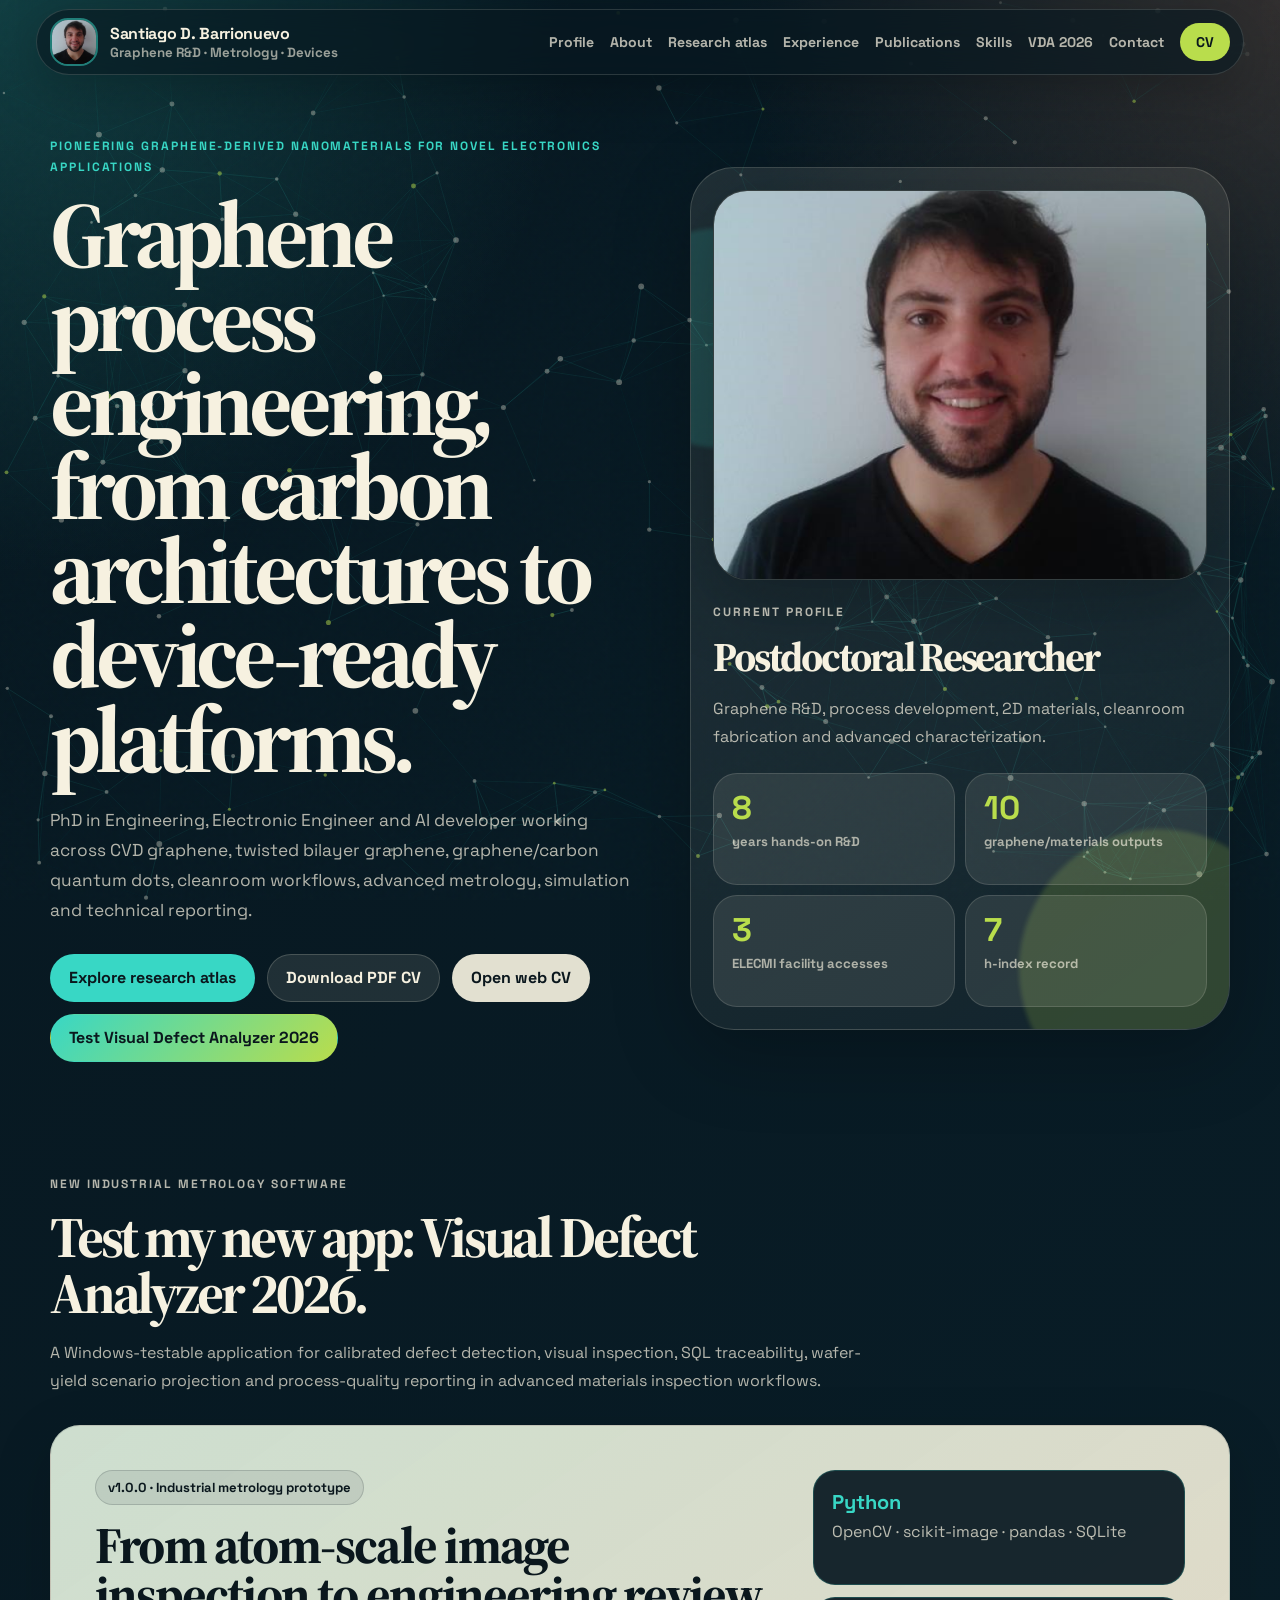
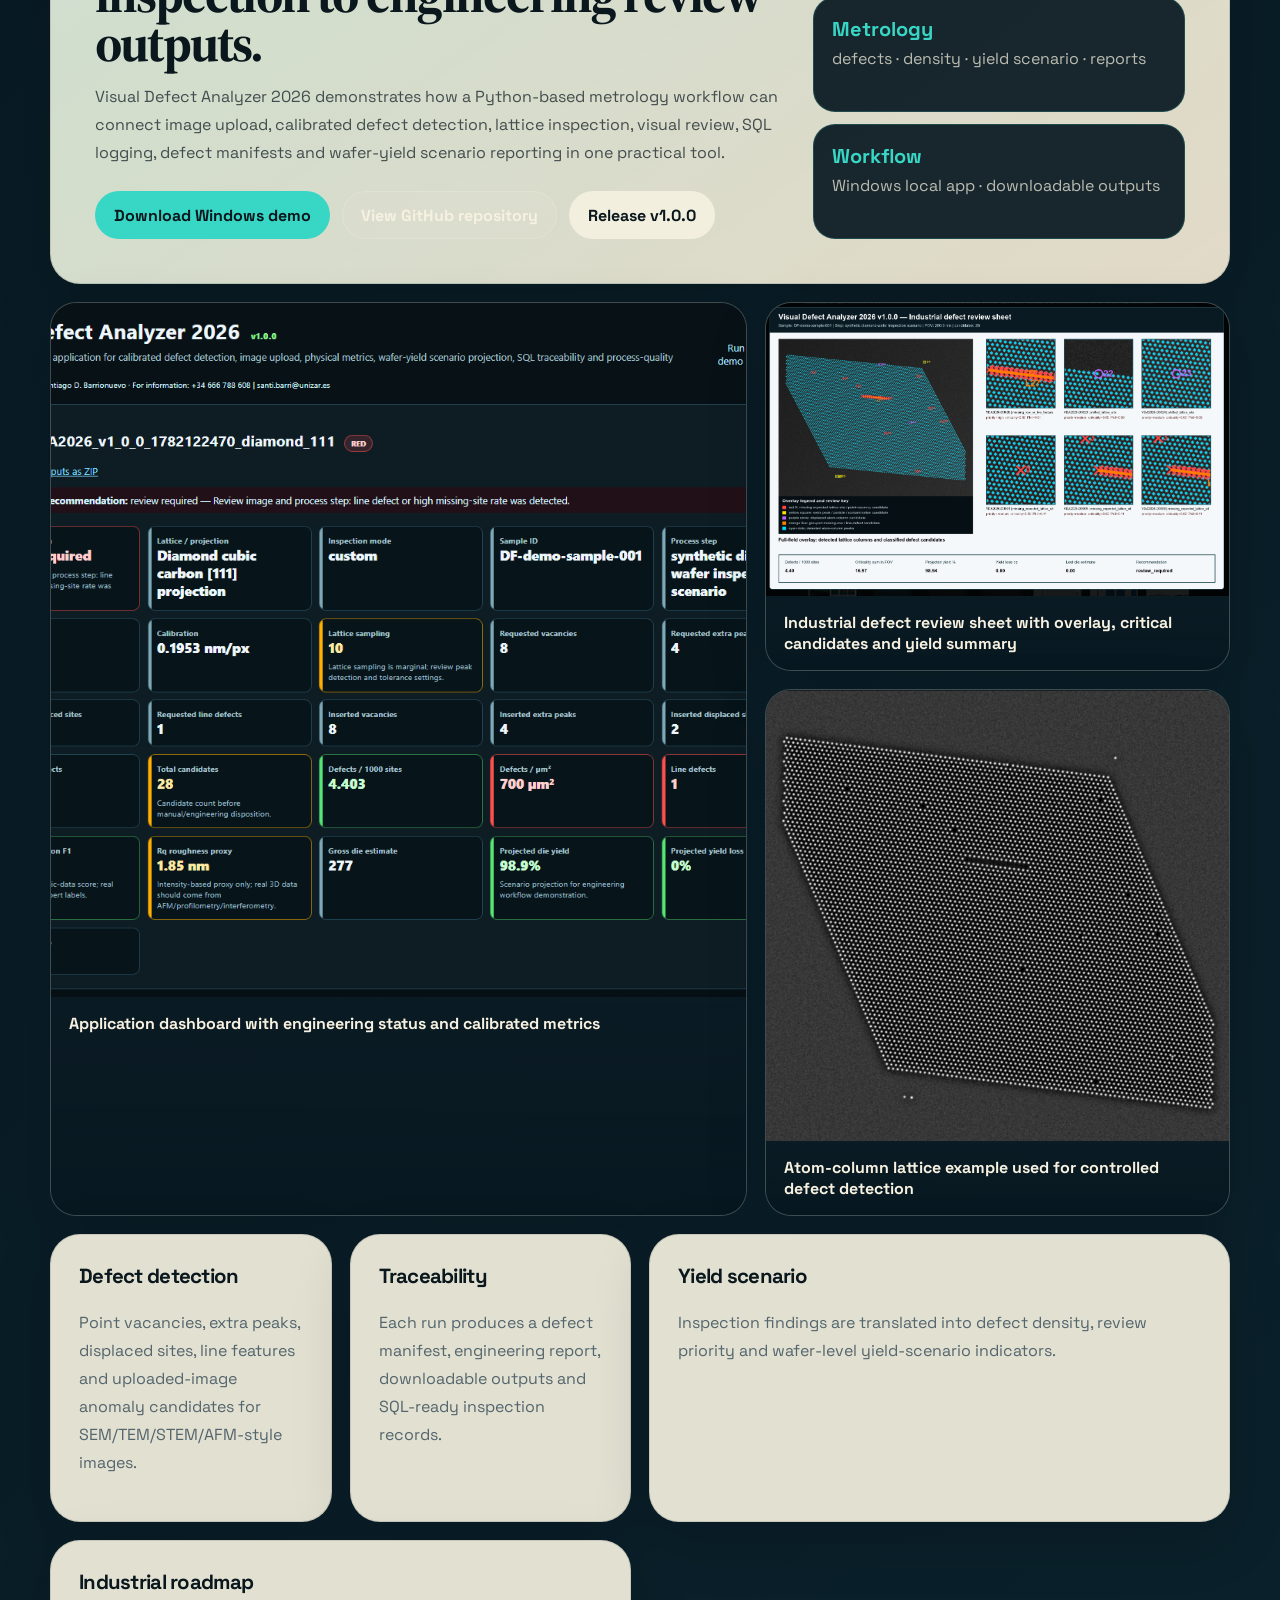
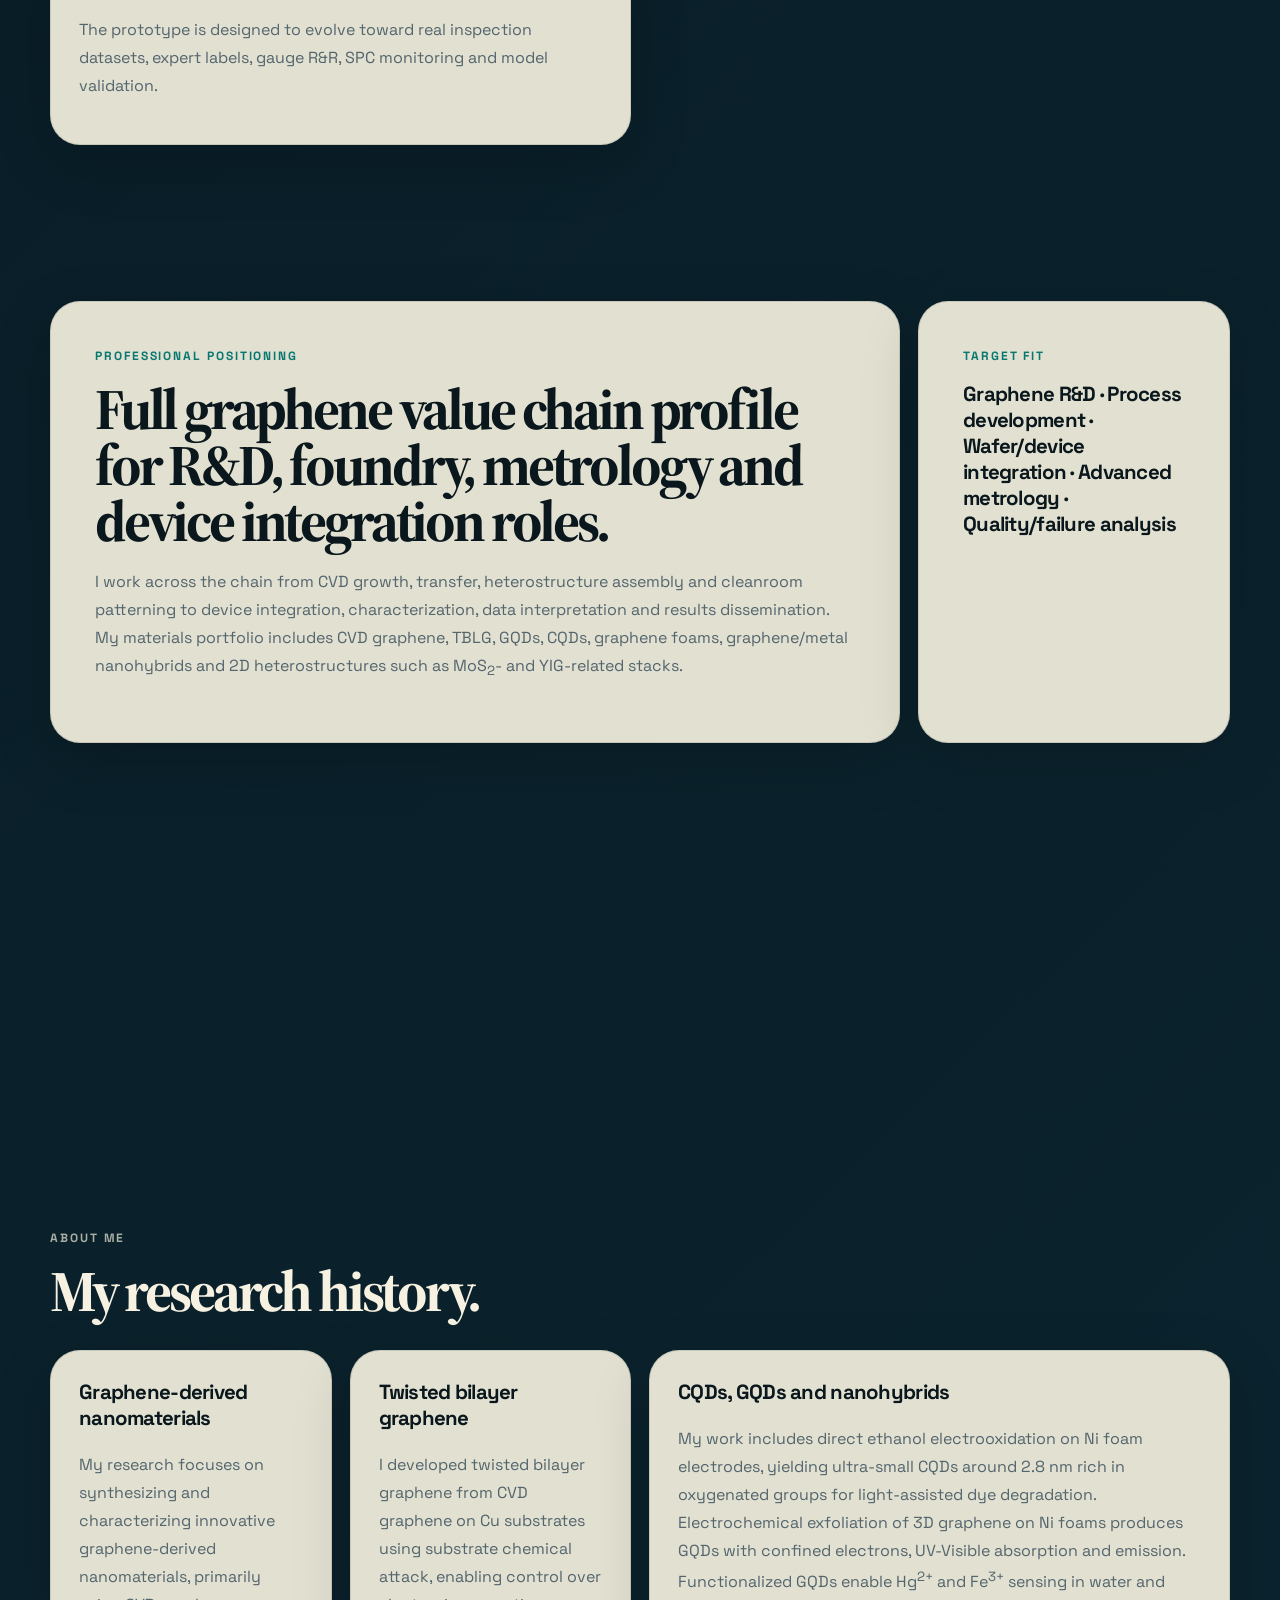
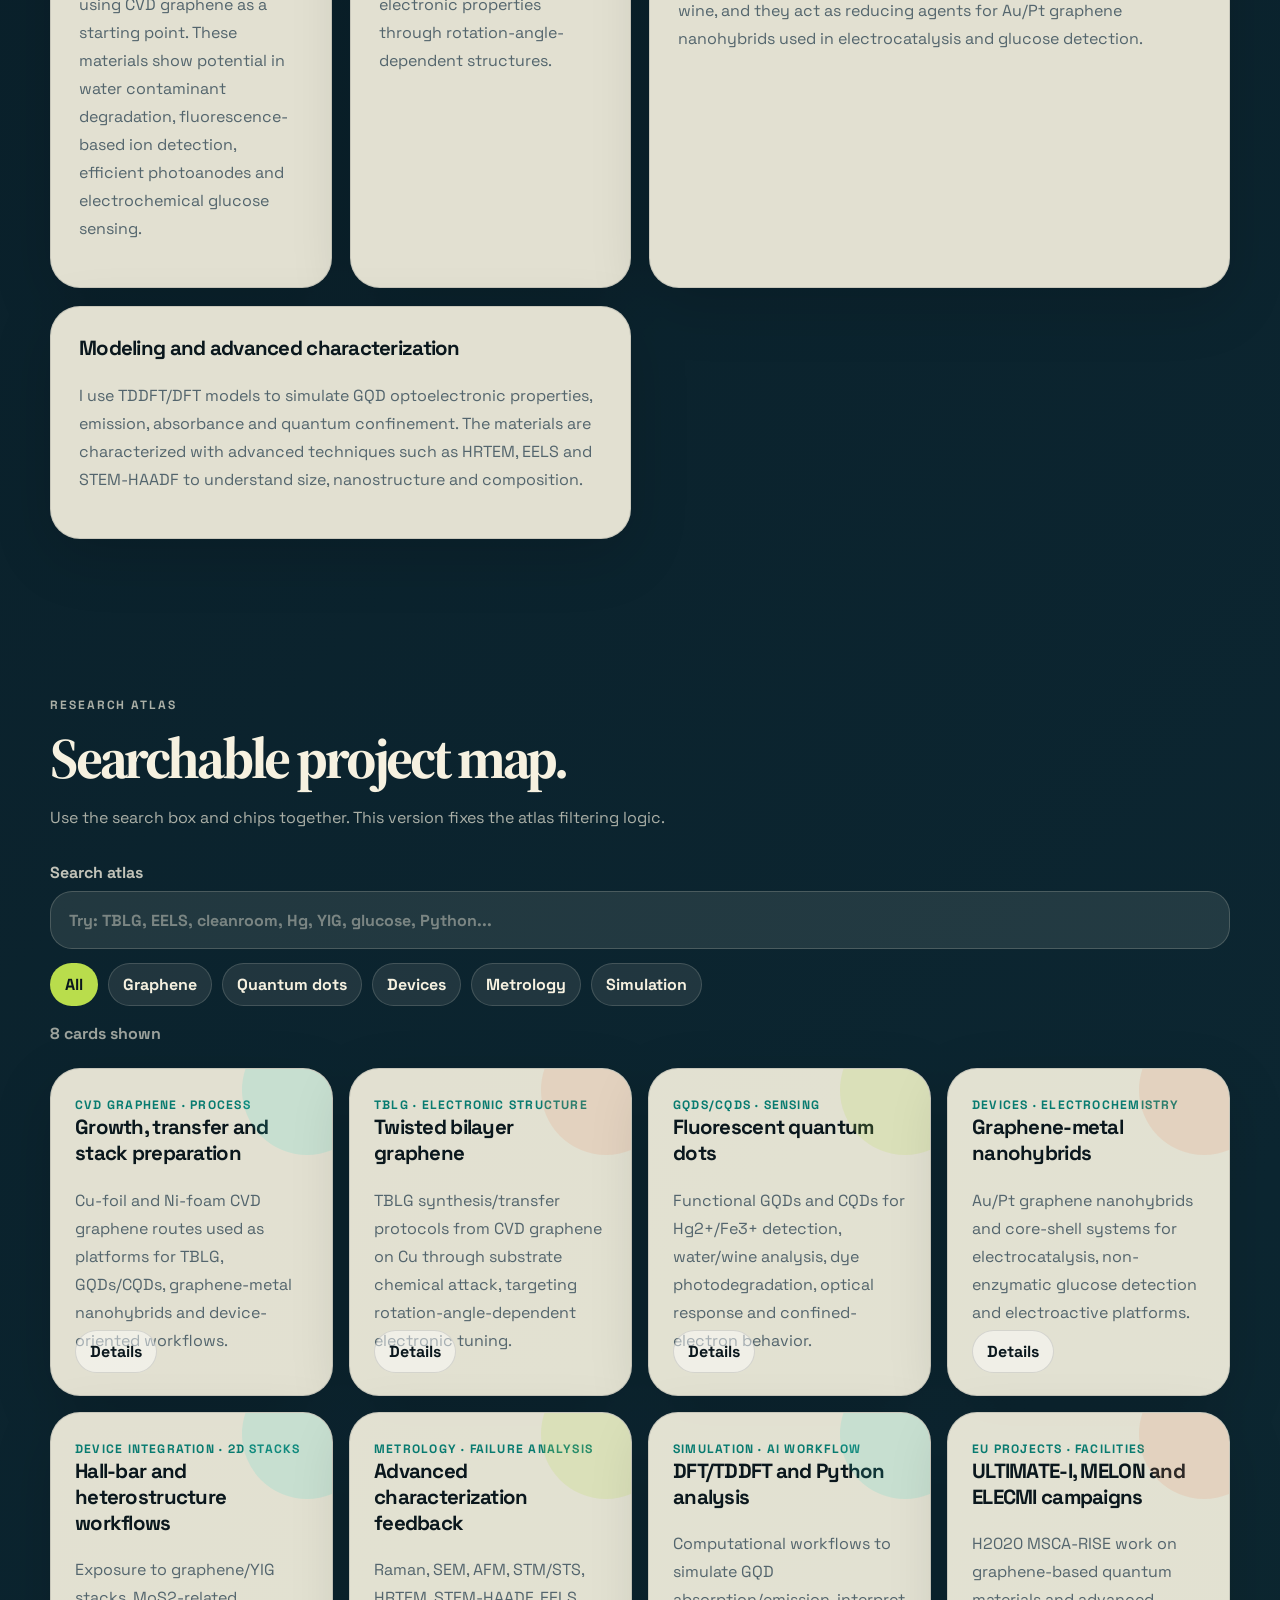
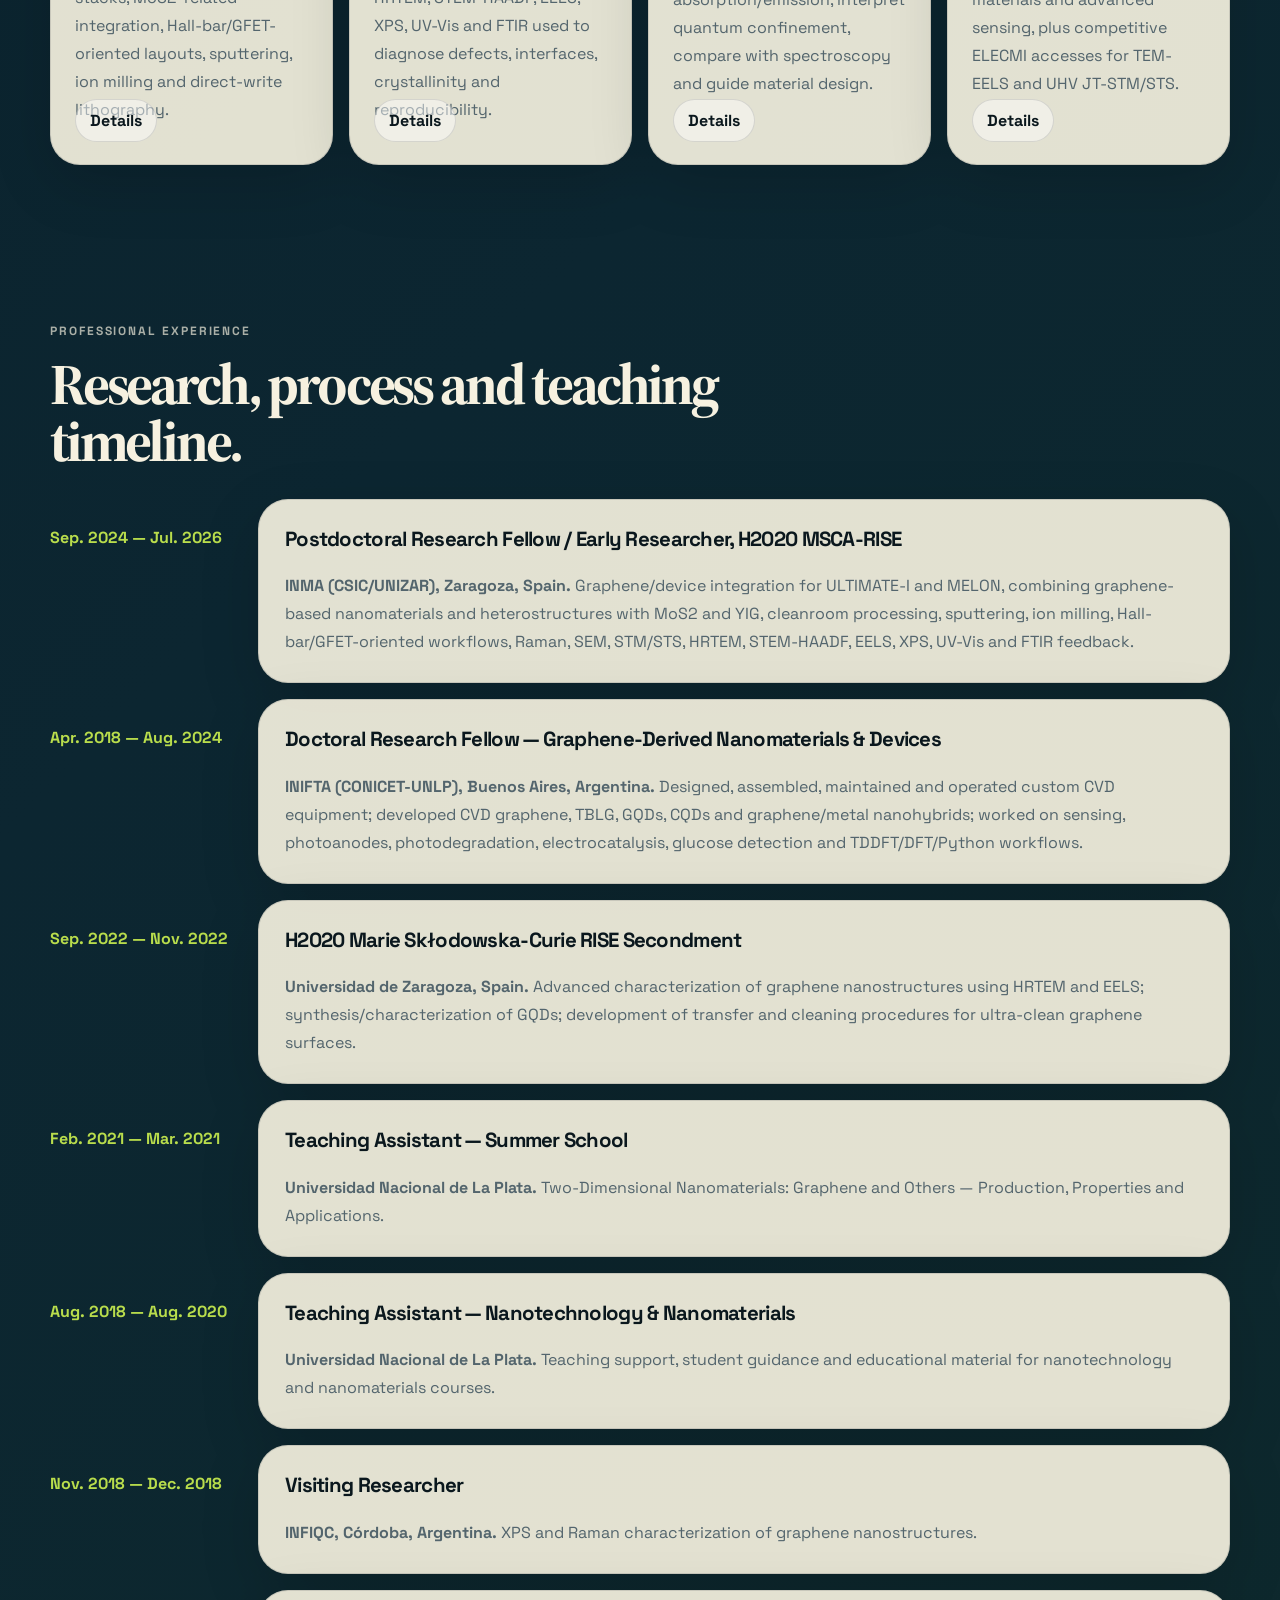
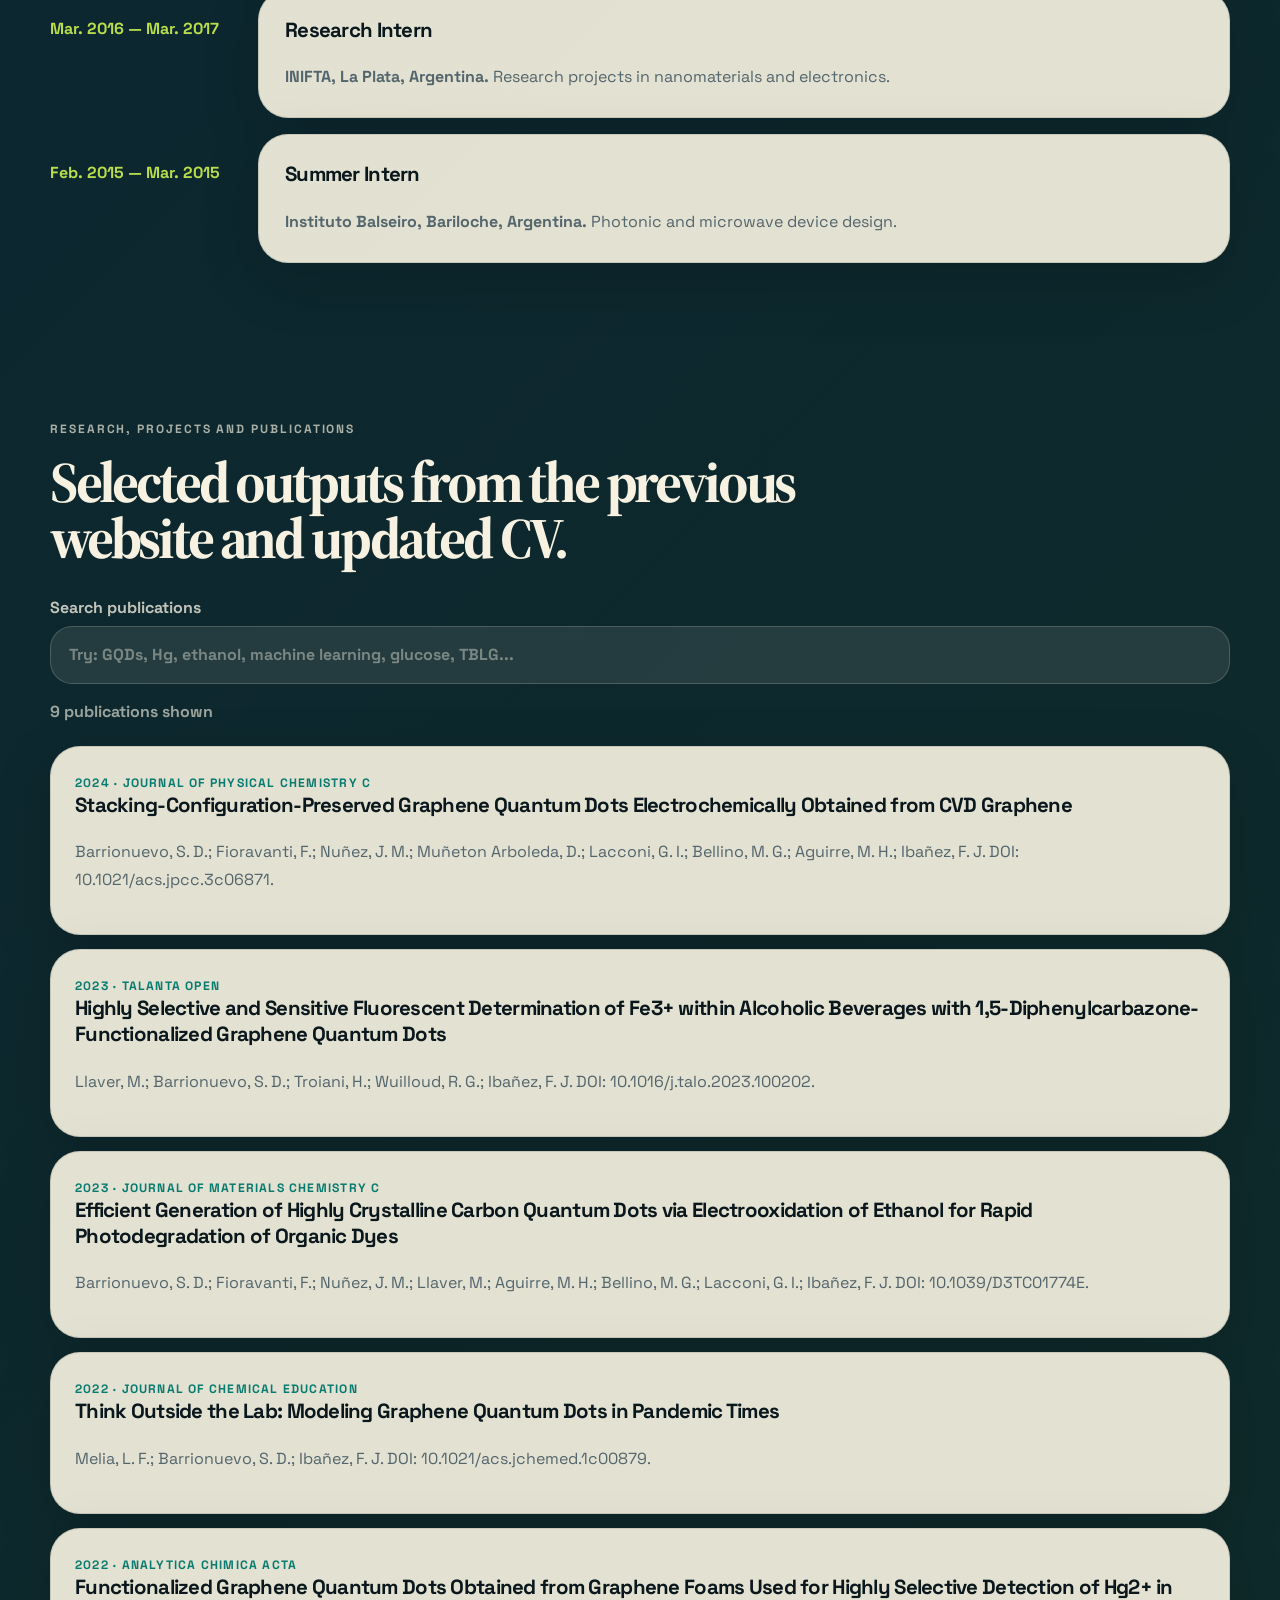
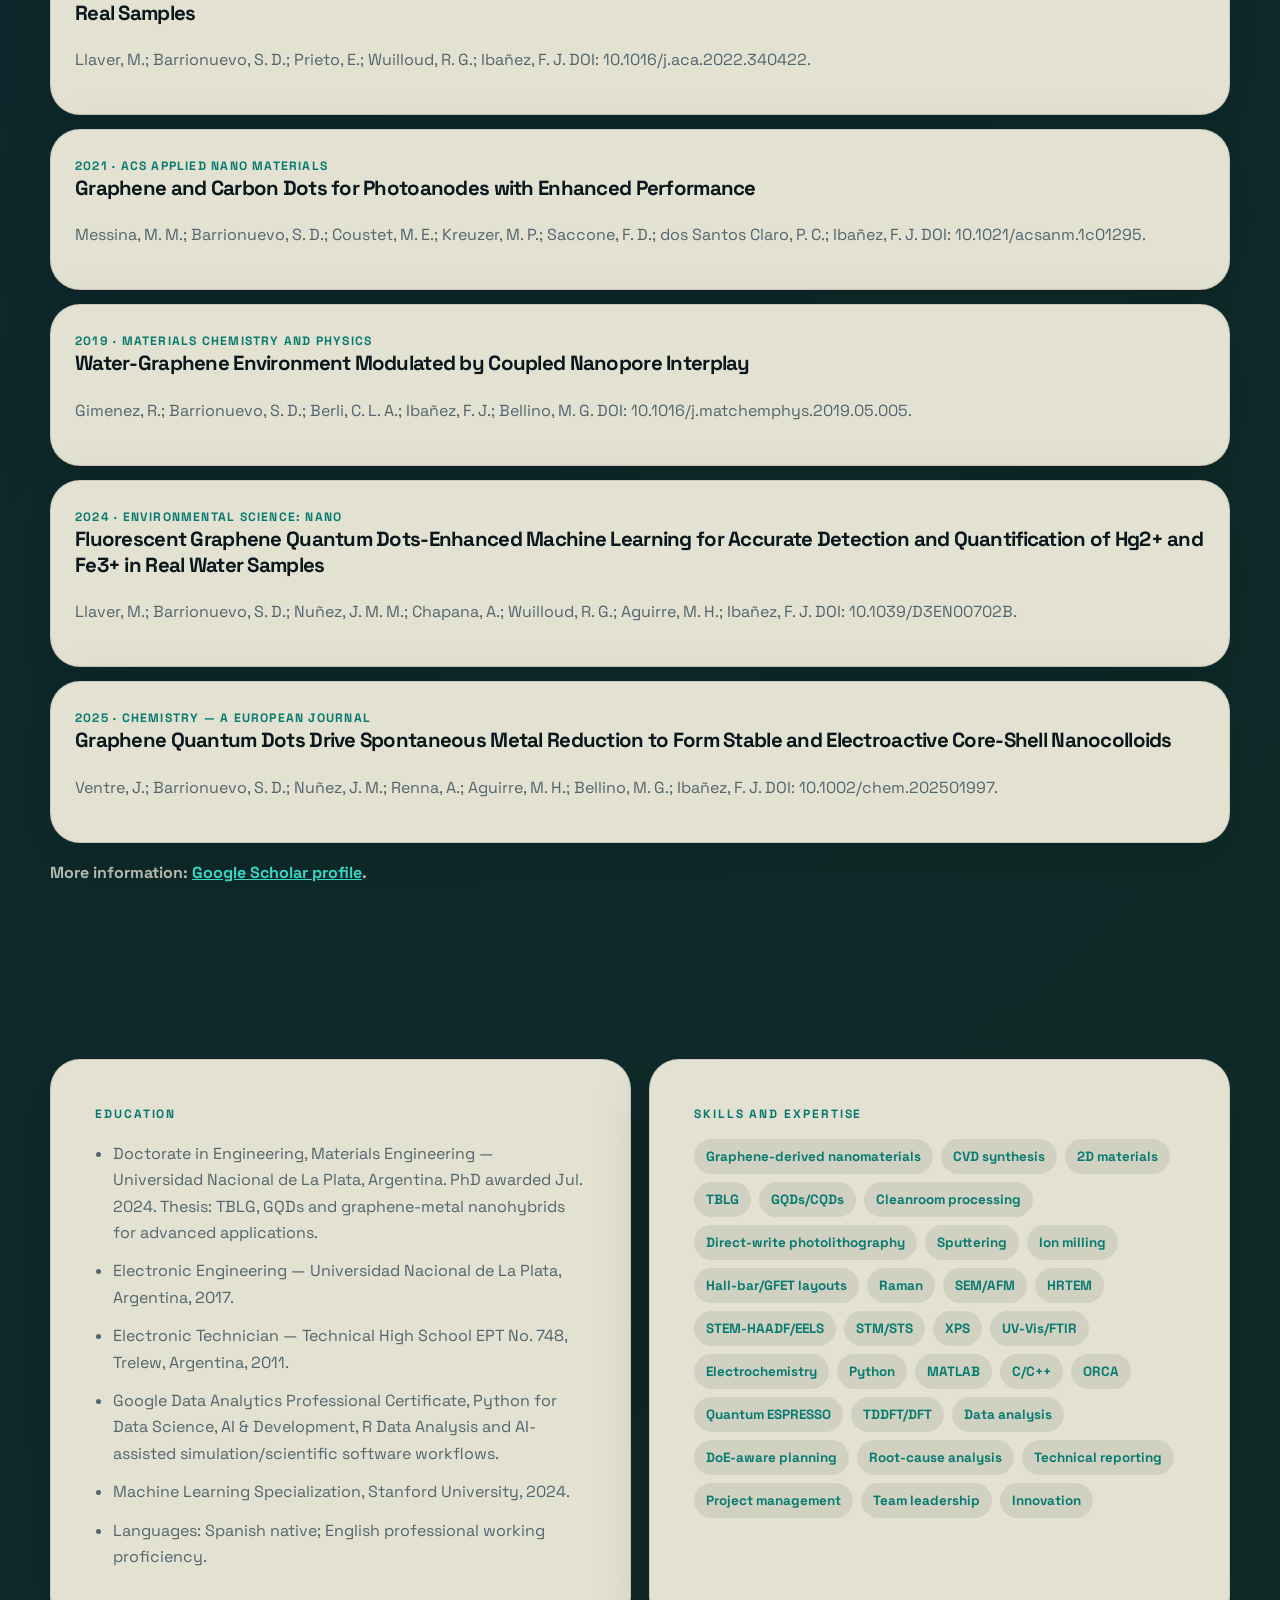
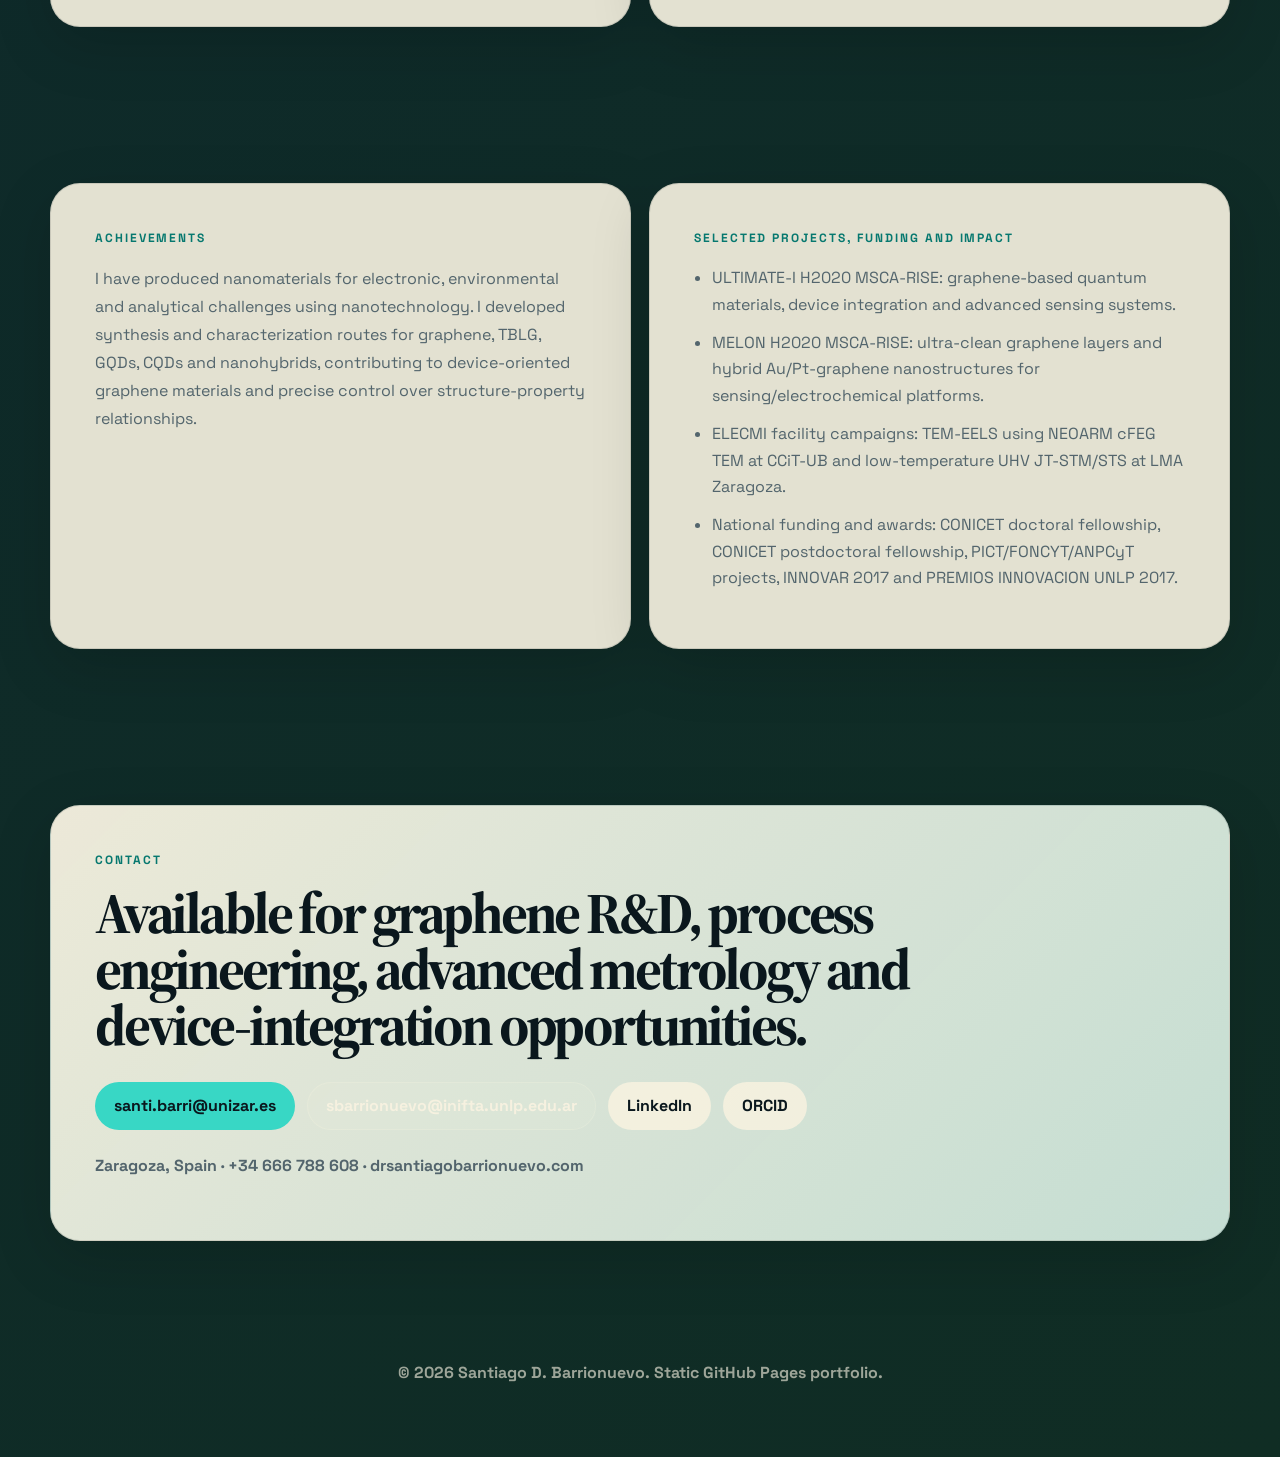
==== commit e87380b7: "Update index.html" ====
--- a/index.html
+++ b/index.html
@@ -180,7 +180,7 @@
     <section class="shell" id="legacy-about">
       <div class="section-head reveal">
         <p class="eyebrow">About me</p>
-        <h2>The original research story, now integrated into the new page.</h2>
+        <h2>My research history.</h2>
       </div>
       <div class="story-grid">
         <article class="panel reveal">
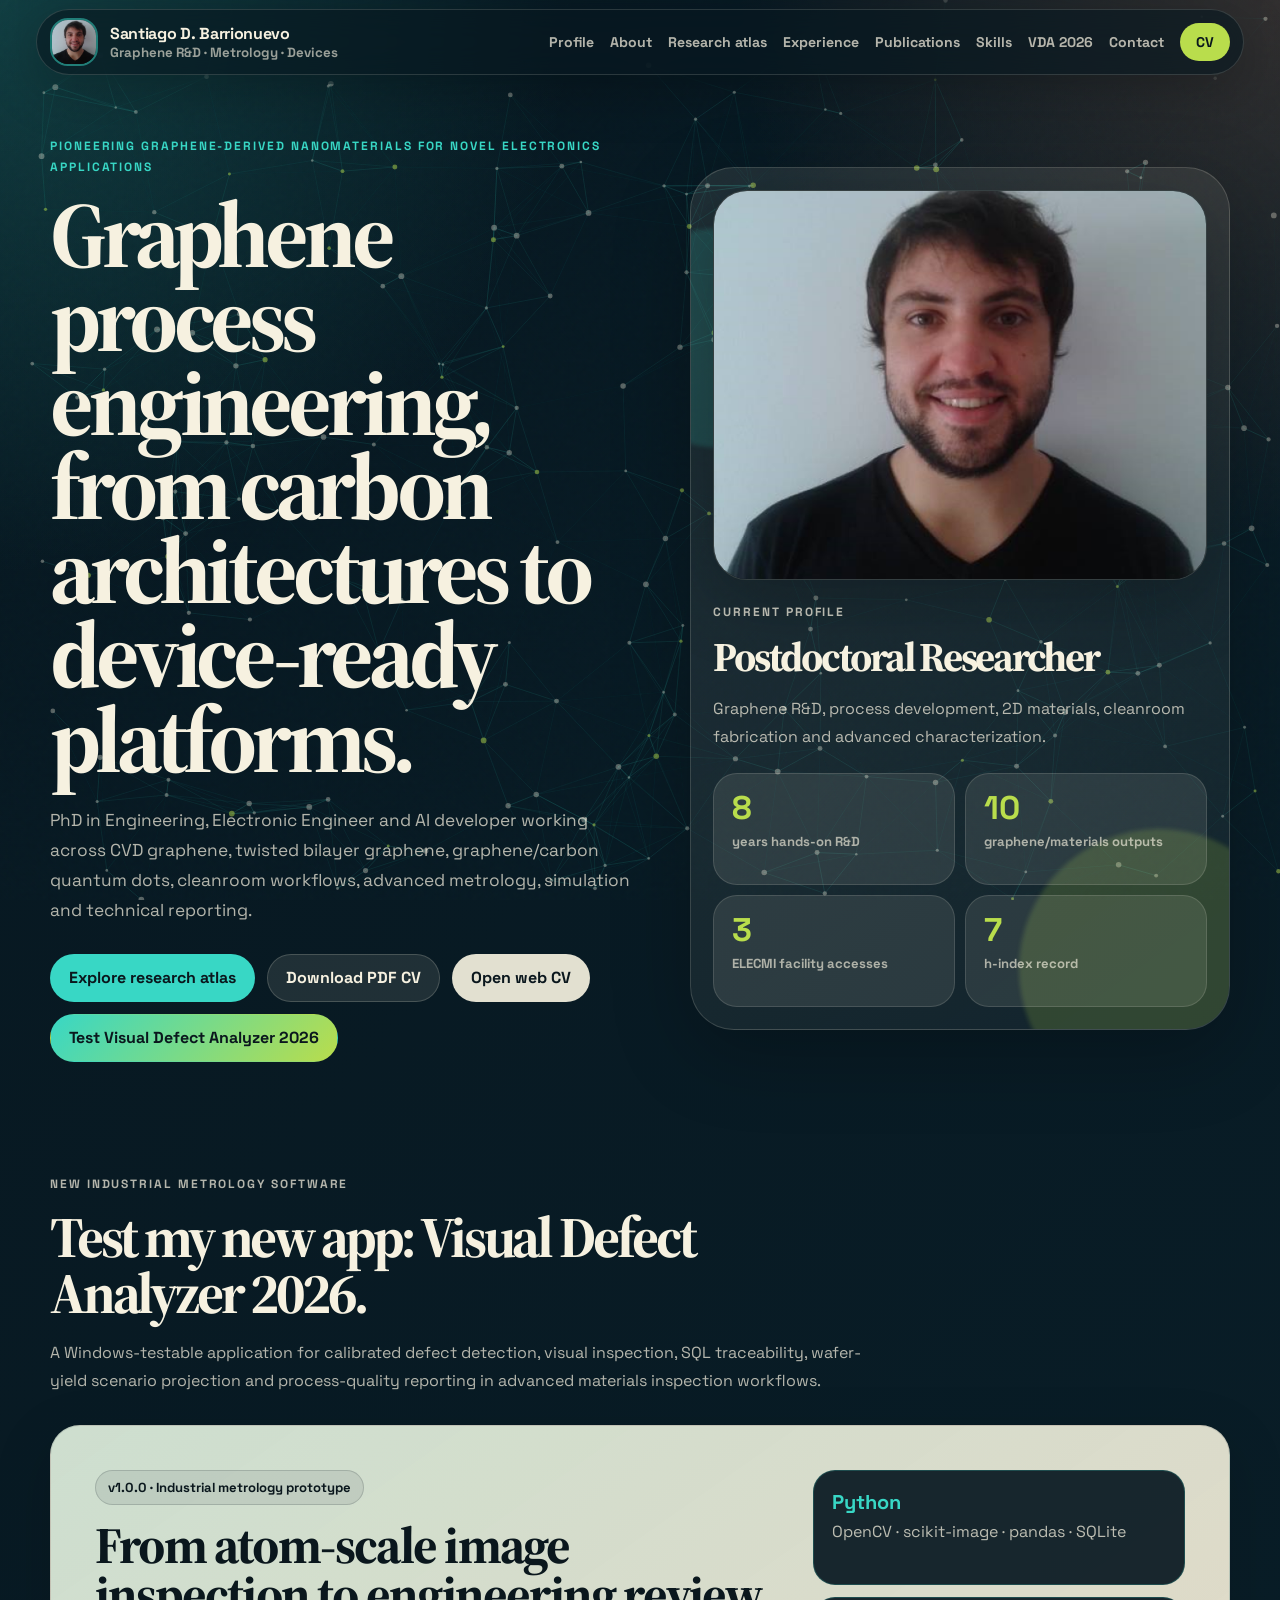
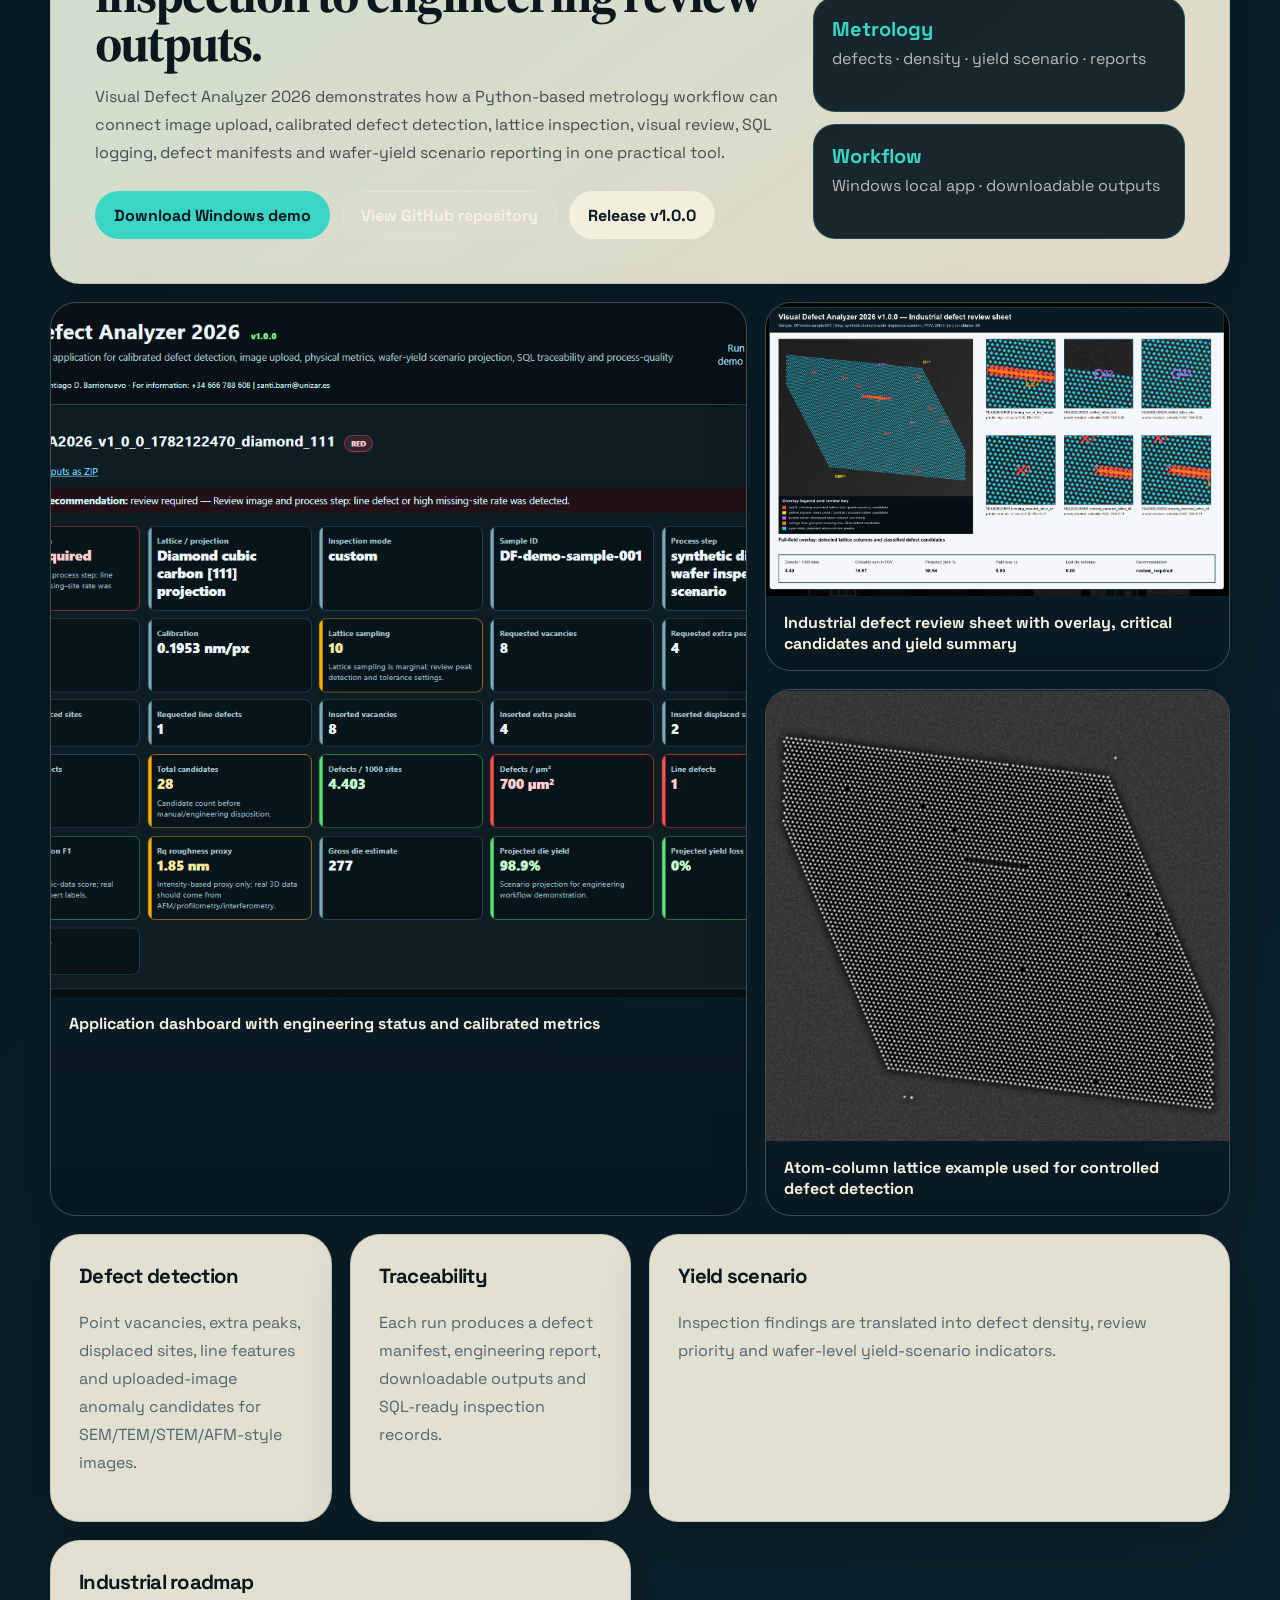
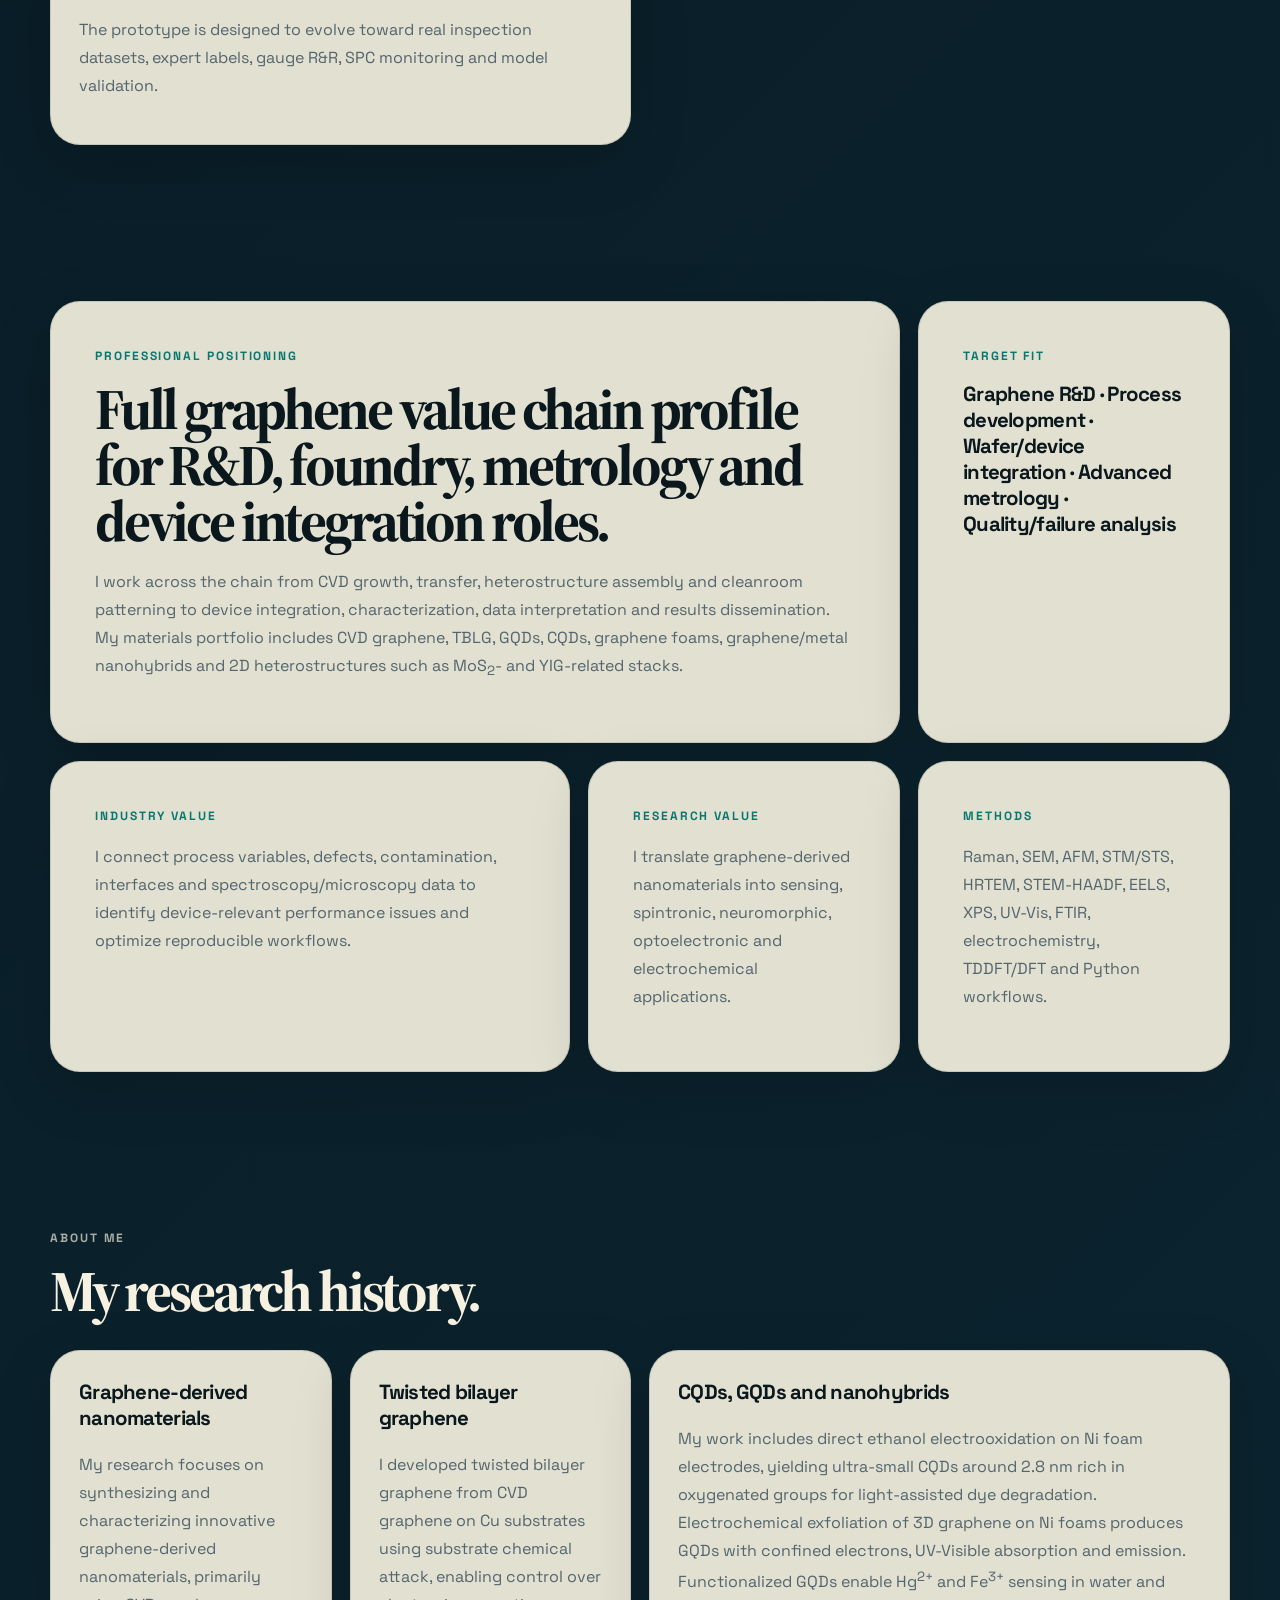
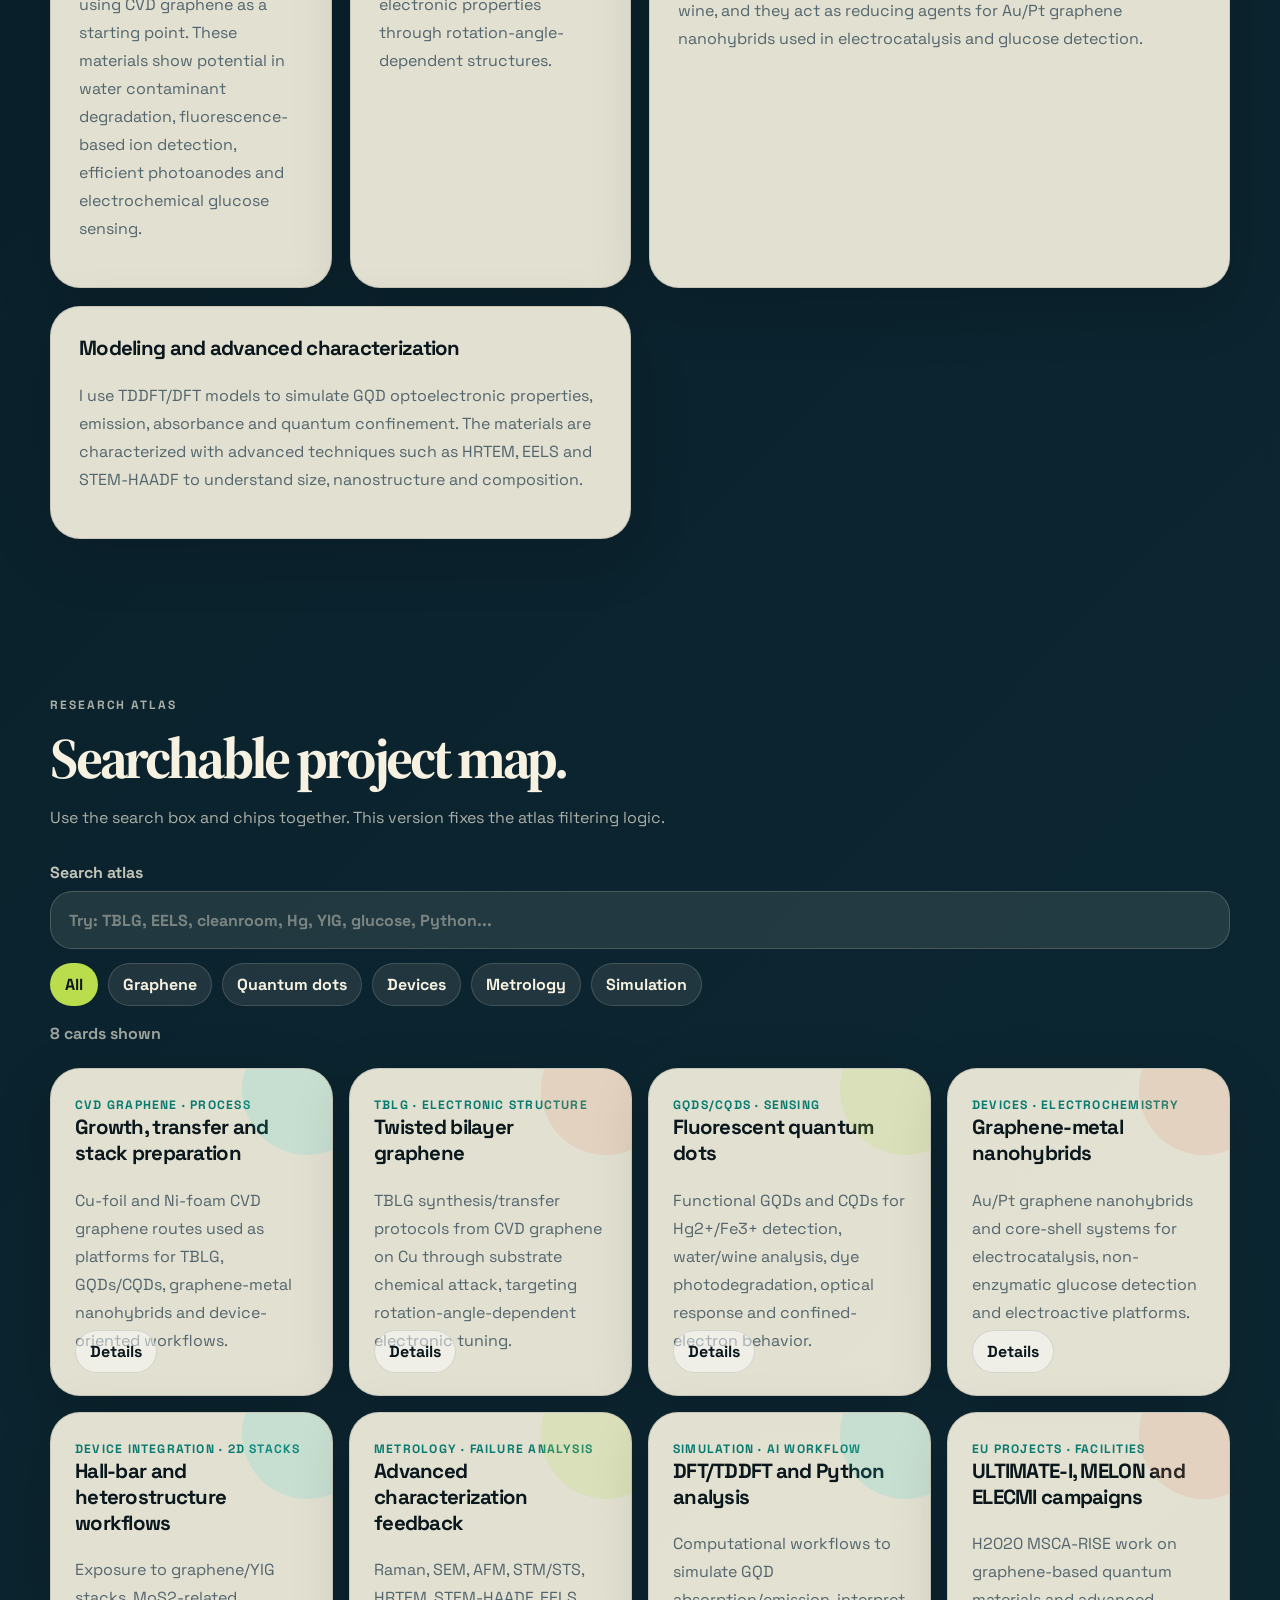
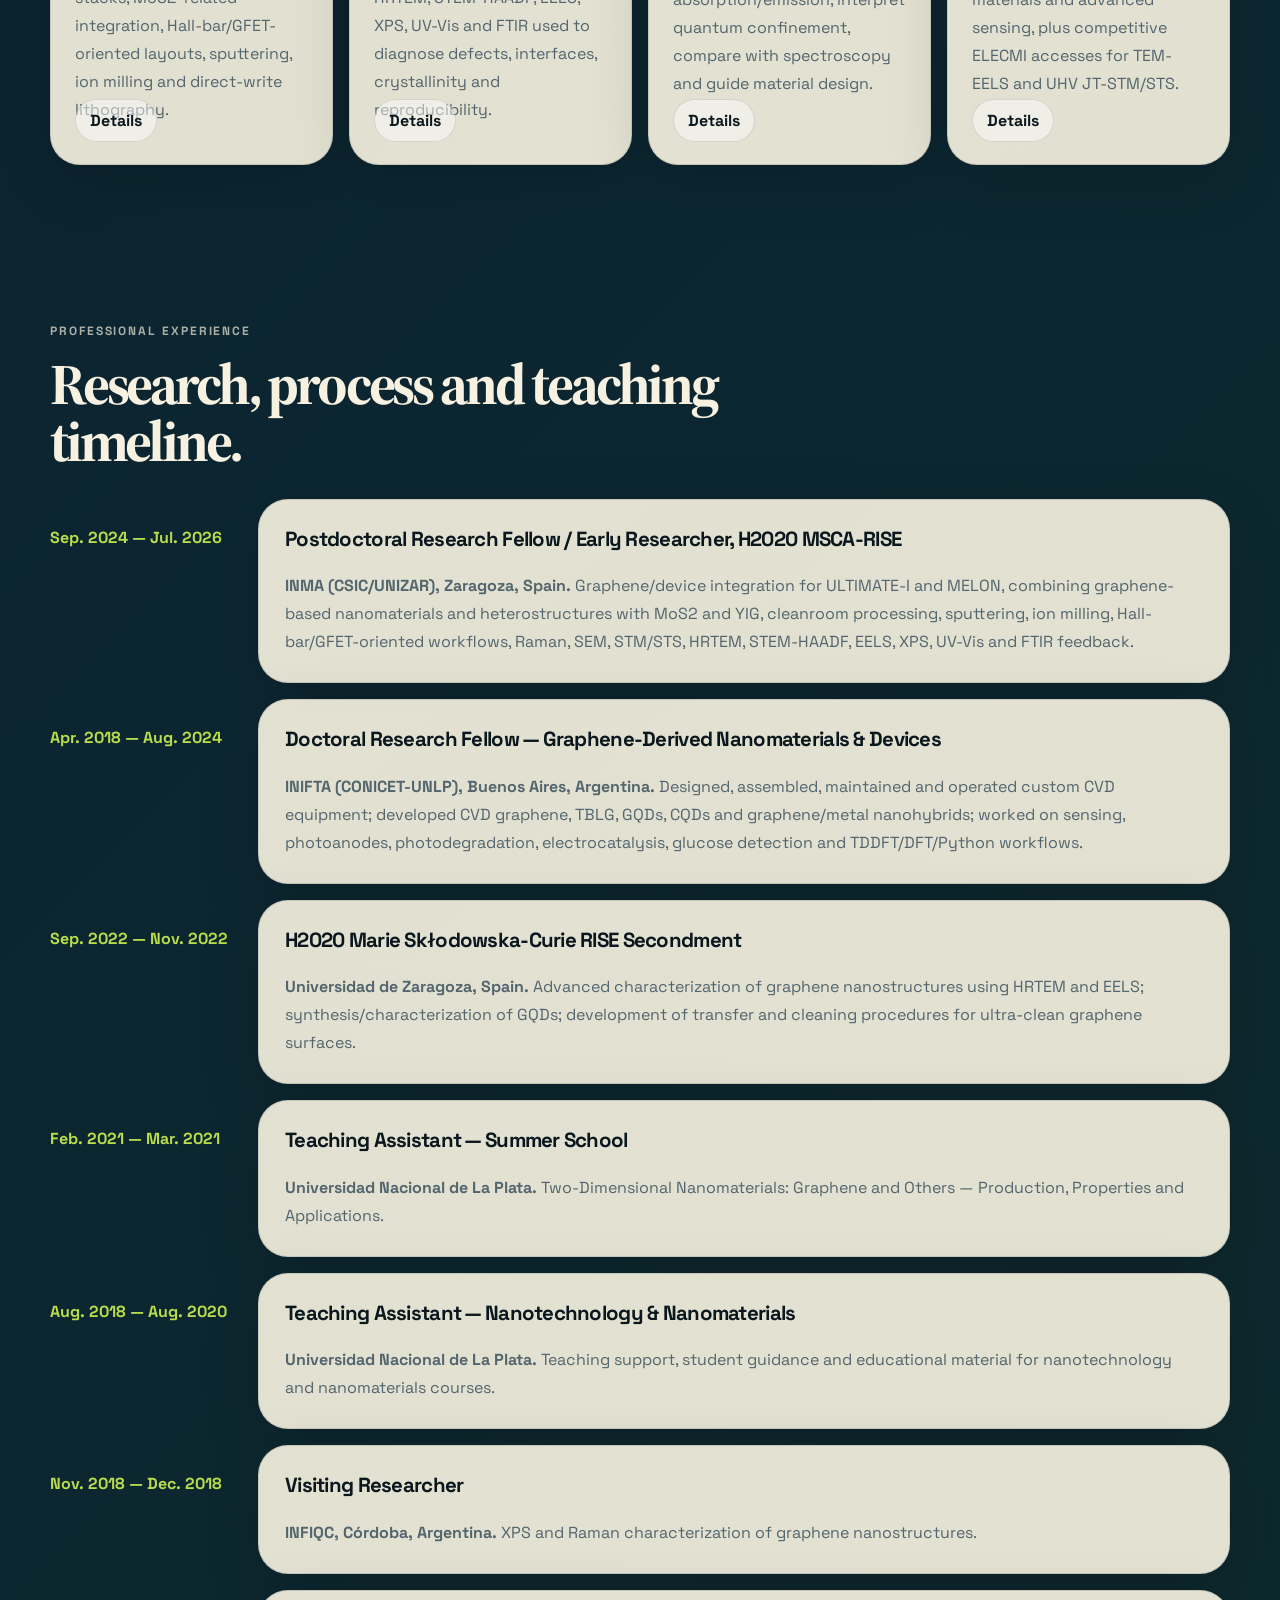
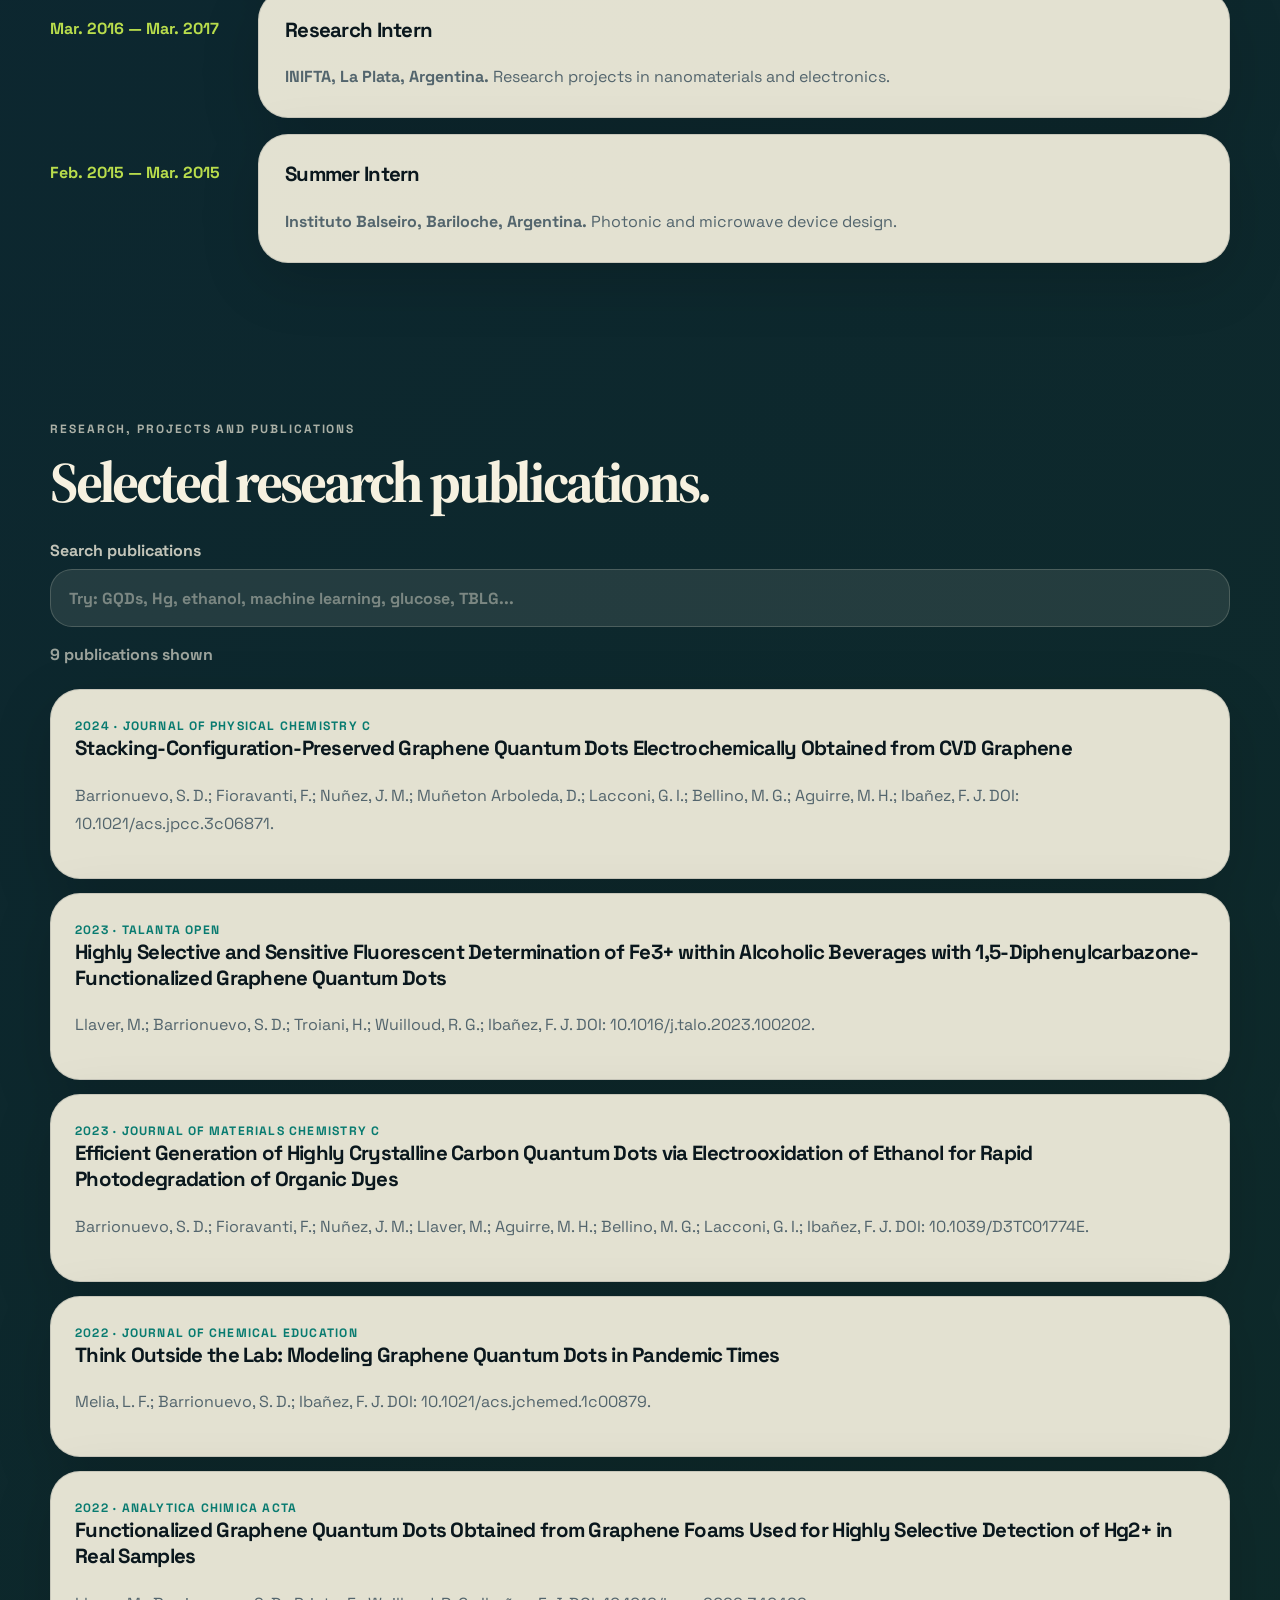
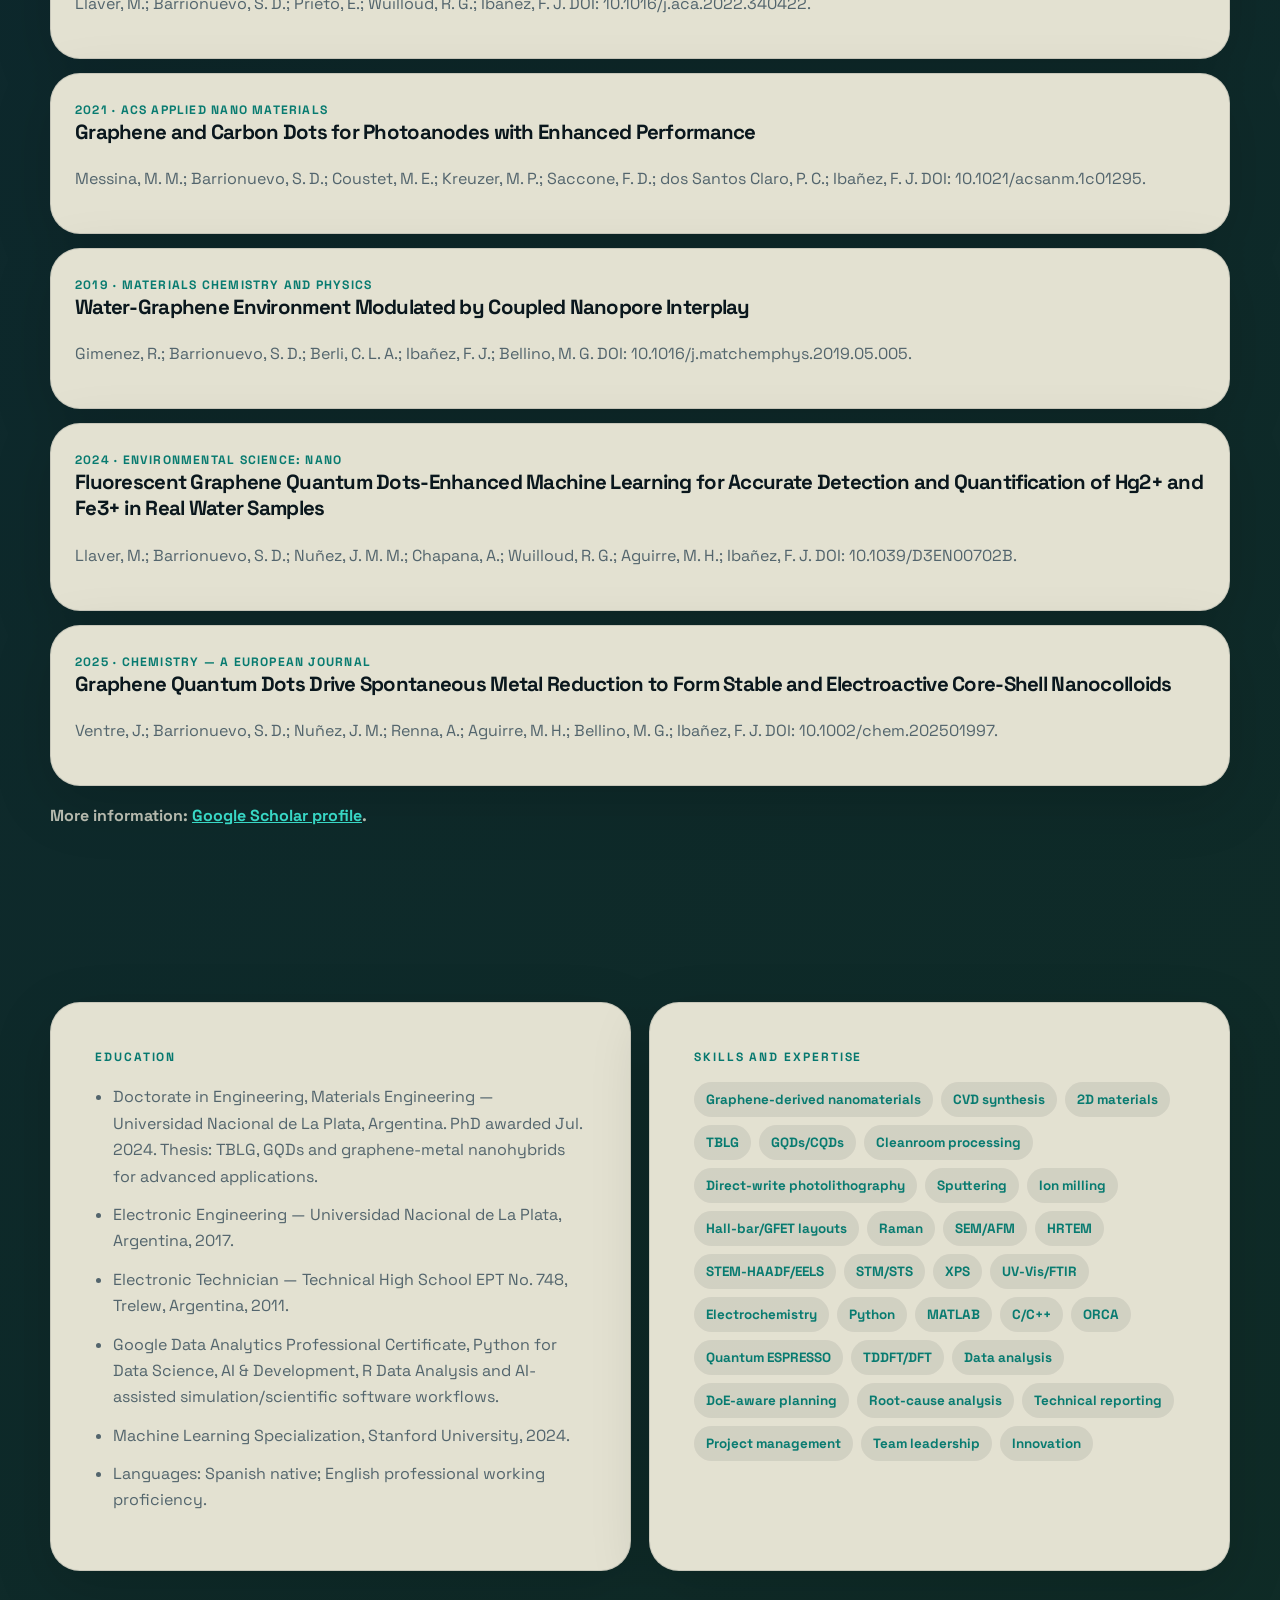
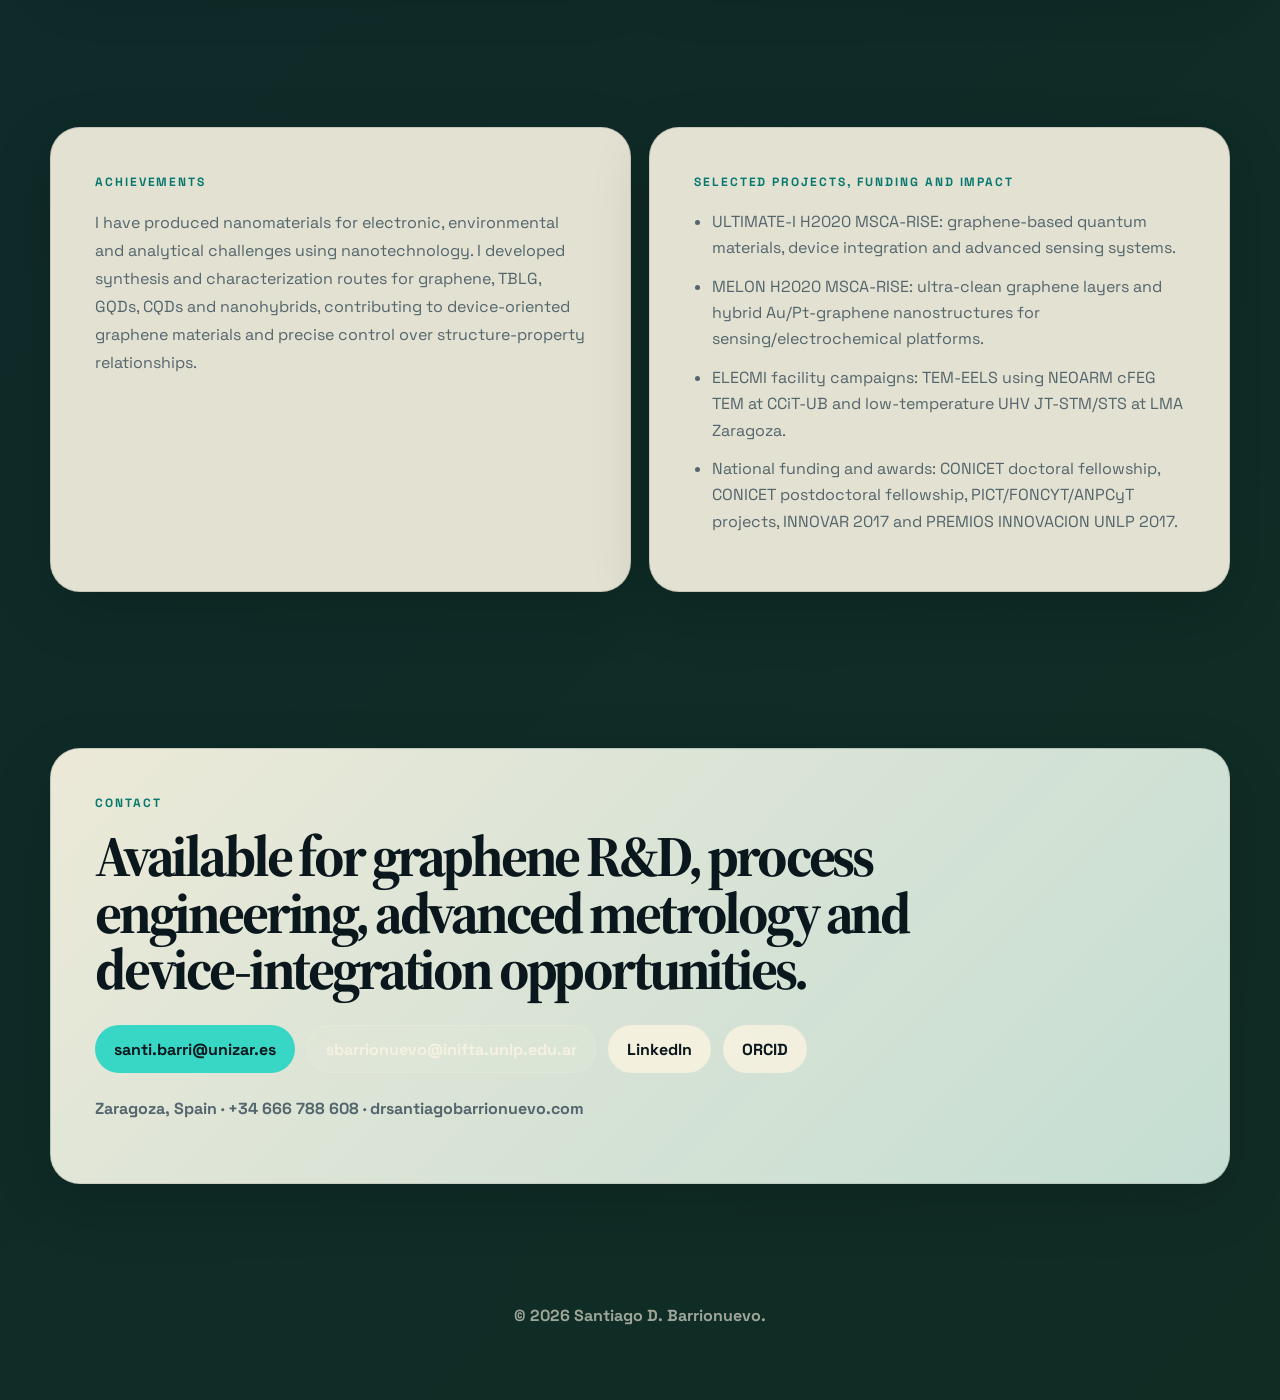
==== commit a33a3c9d: "Update index.html" ====
--- a/index.html
+++ b/index.html
@@ -358,7 +358,7 @@
     <section class="shell" id="publications">
       <div class="section-head reveal">
         <p class="eyebrow">Research, projects and publications</p>
-        <h2>Selected outputs from the previous website and updated CV.</h2>
+        <h2>Selected research publications.</h2>
       </div>
       <div class="pub-tools reveal delay-1">
         <label class="search-wrap" for="pubSearch">
@@ -473,7 +473,7 @@
   </main>
 
   <footer class="site-footer">
-    <p>© 2026 Santiago D. Barrionuevo. Static GitHub Pages portfolio.</p>
+    <p>© 2026 Santiago D. Barrionuevo.</p>
   </footer>
 
   <div class="modal" id="infoModal" aria-hidden="true" role="dialog" aria-labelledby="modalTitle">
